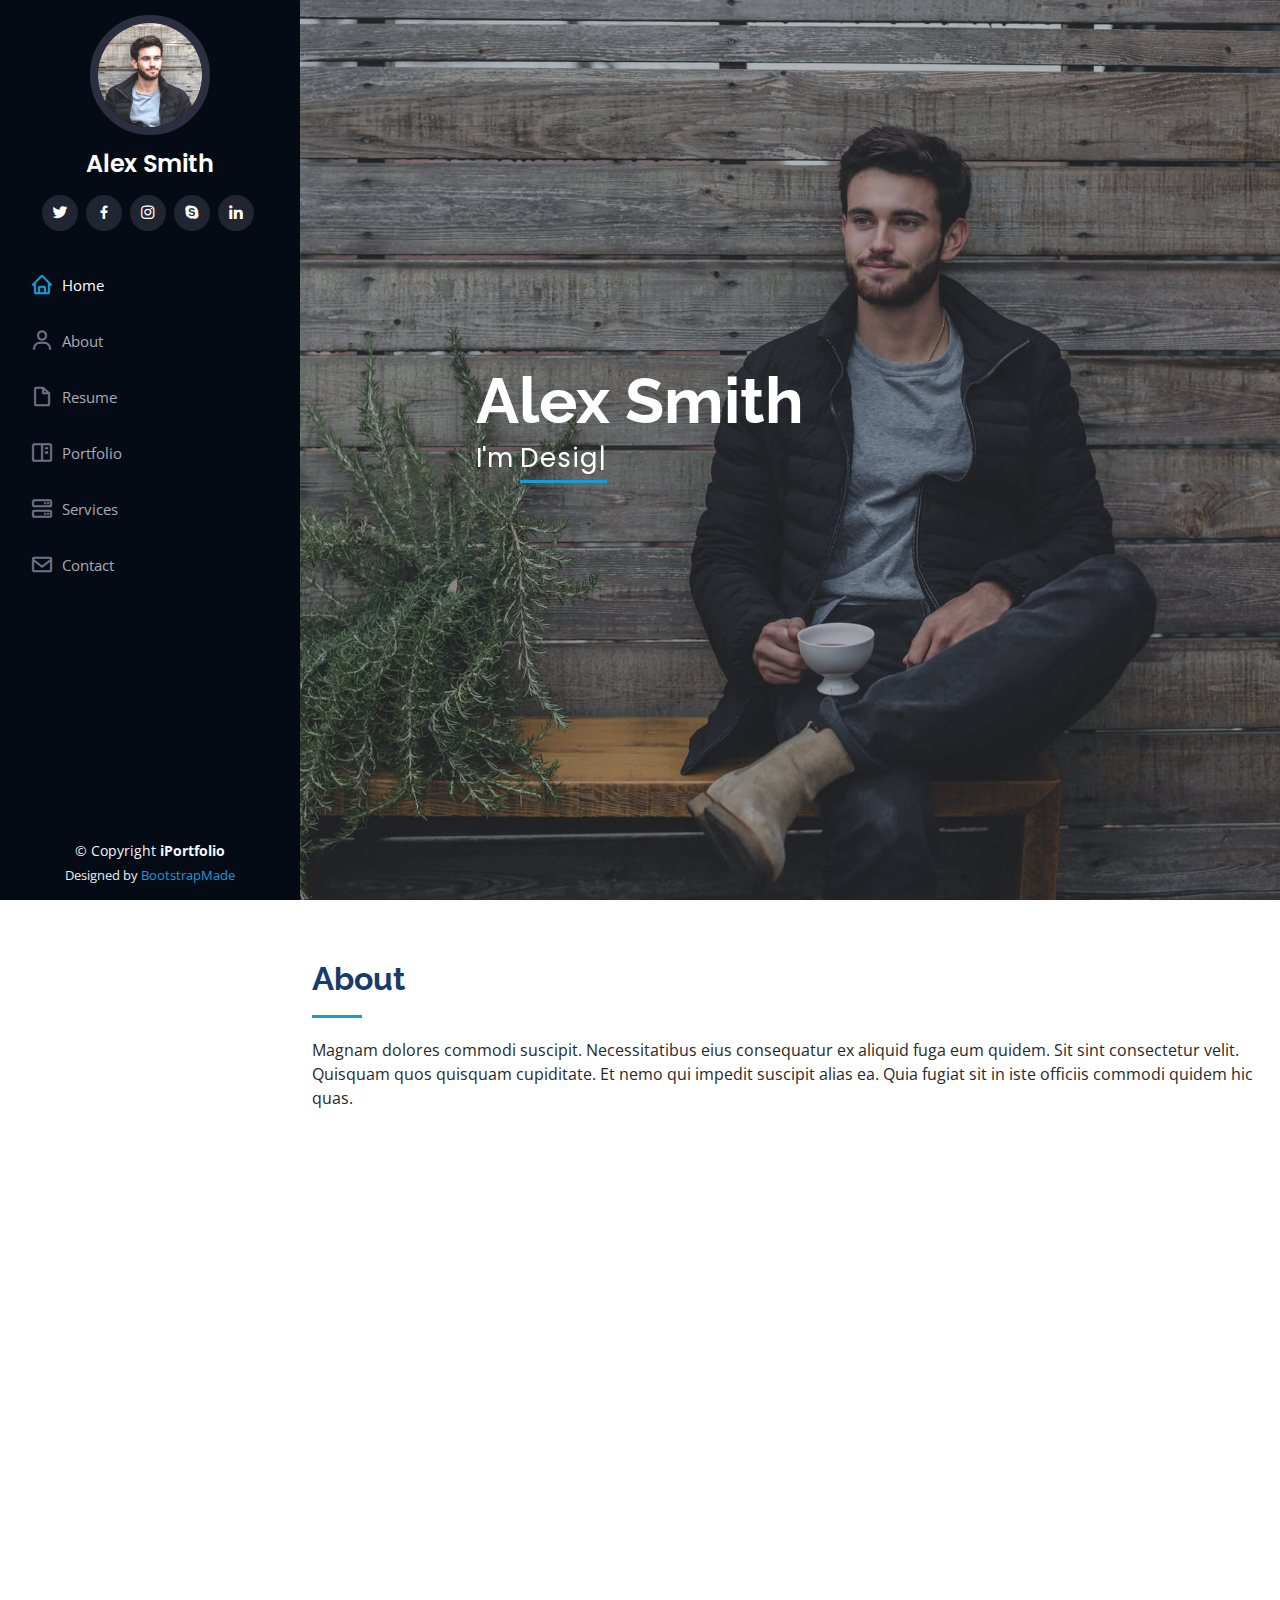
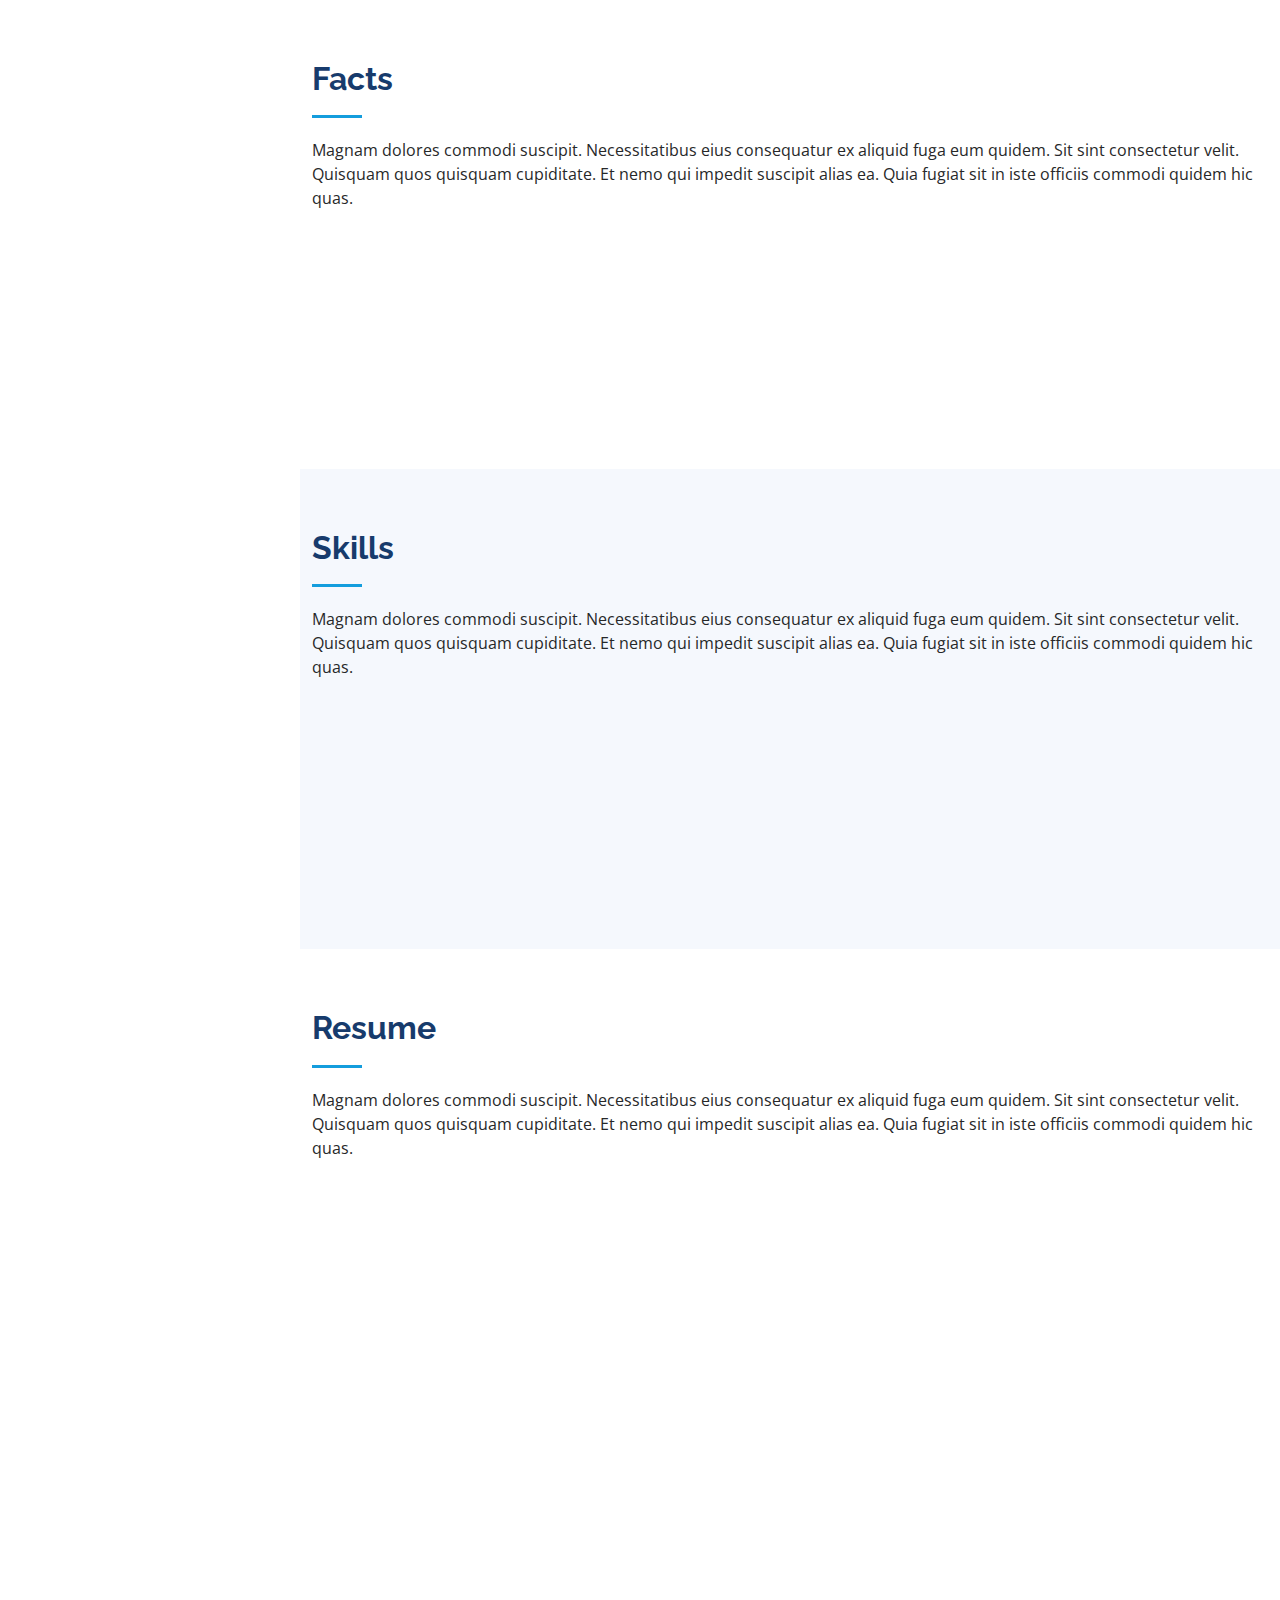
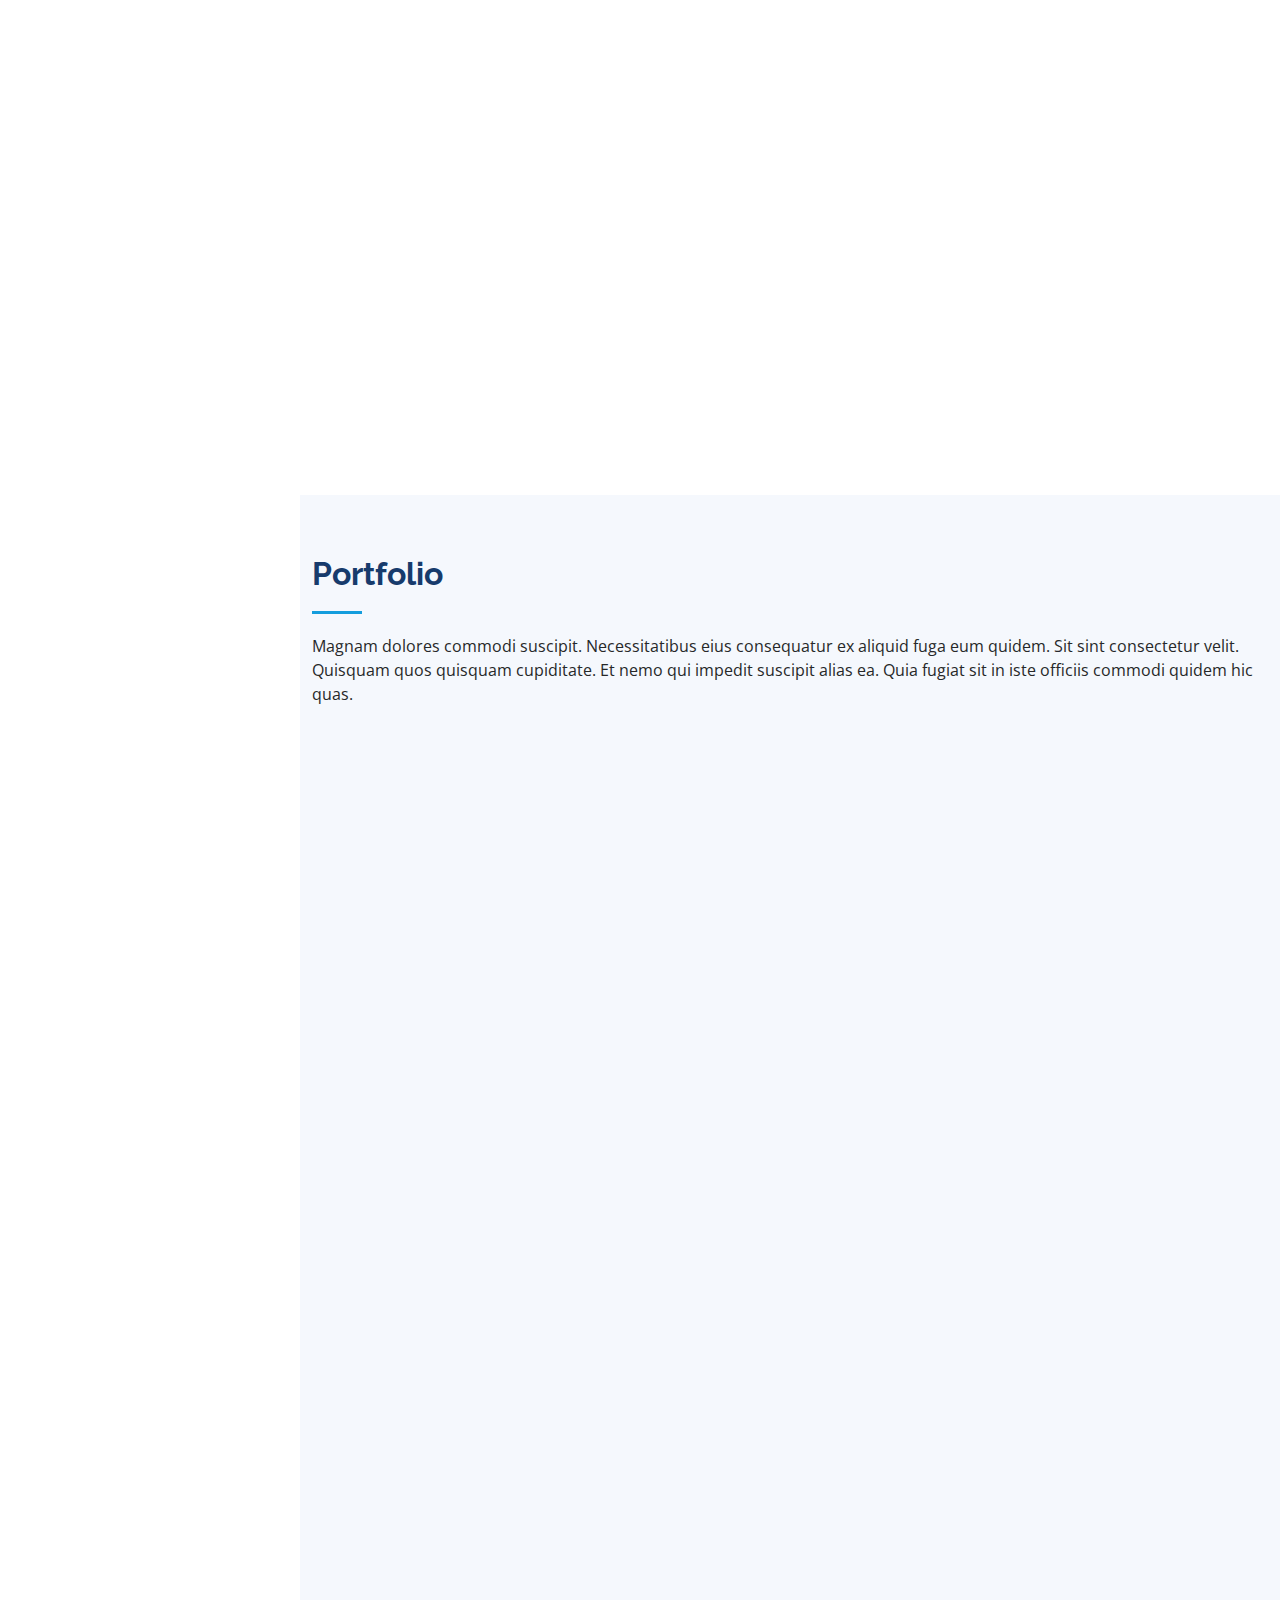
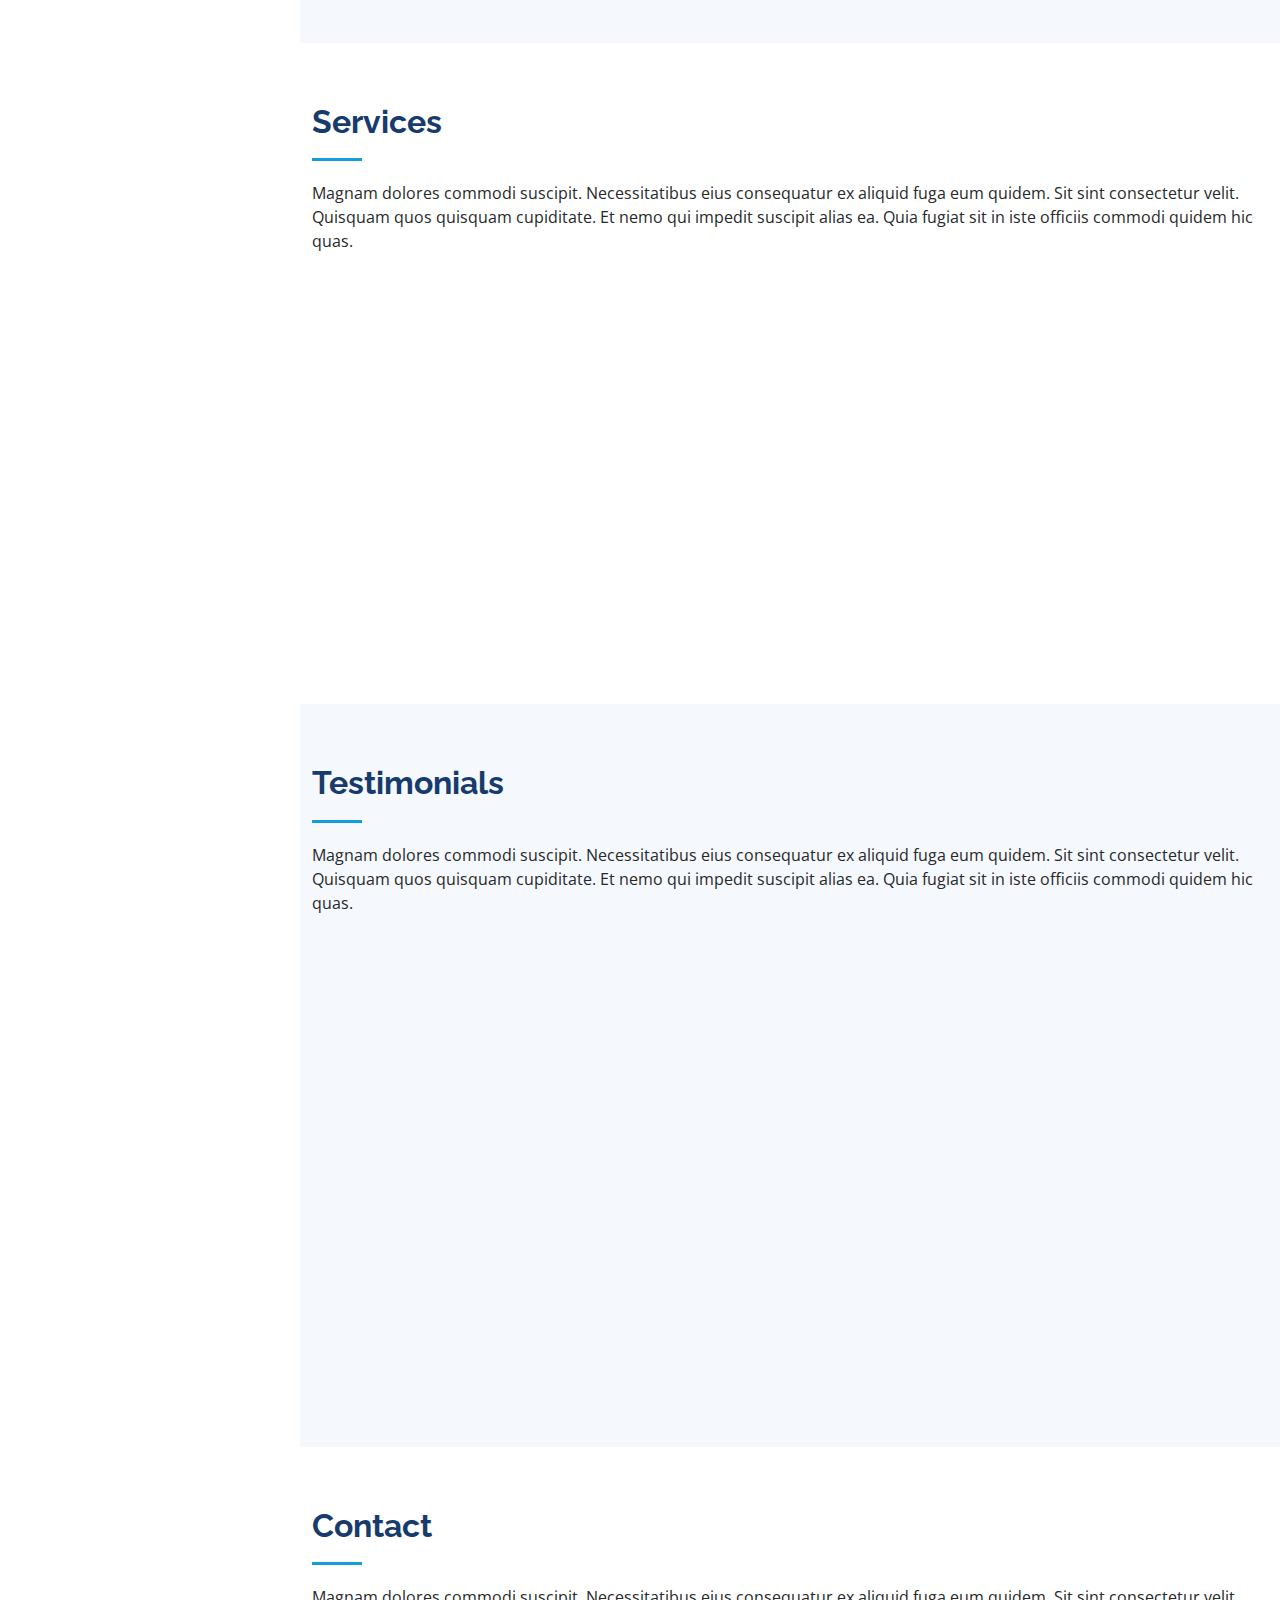
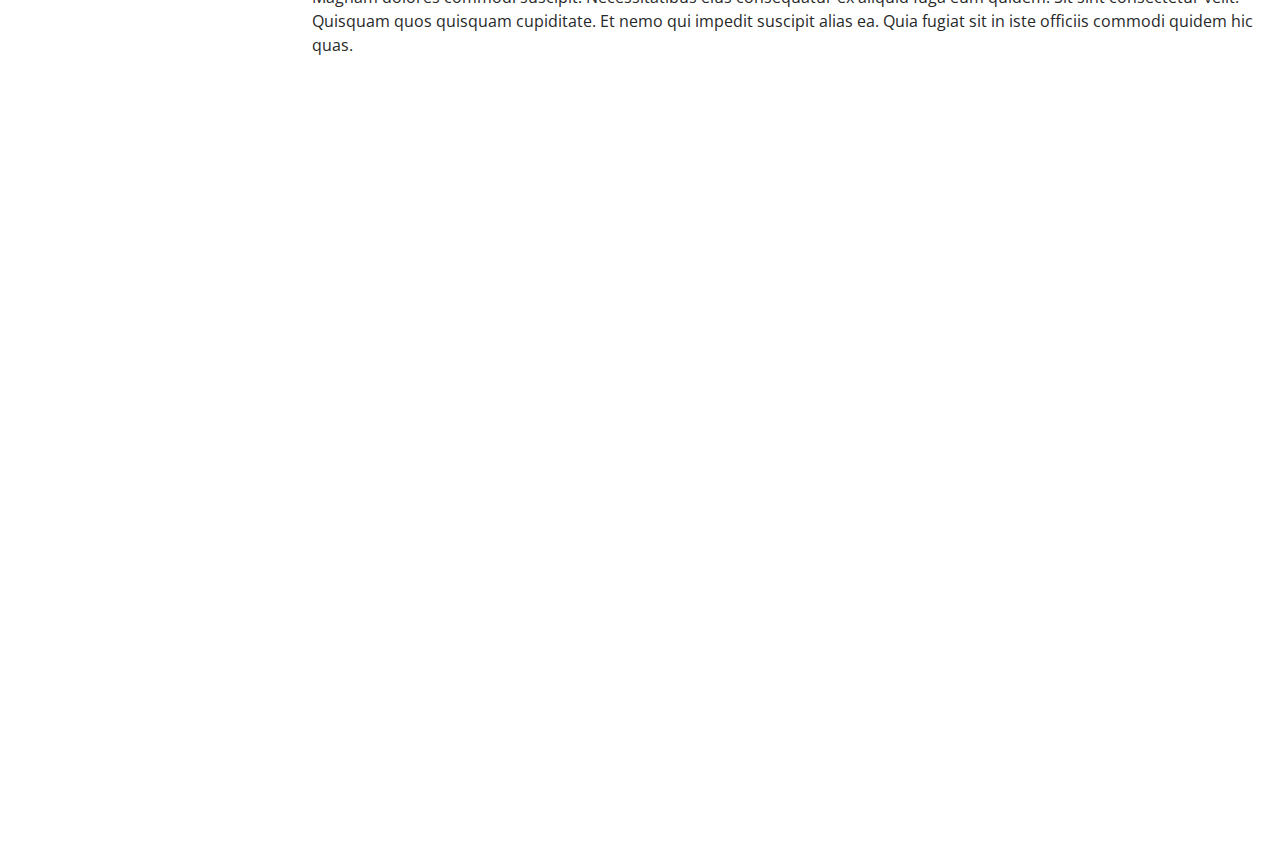
==== index.html @ fd901e25 "change" ====
<!DOCTYPE html>
<html lang="en">

<head>
  <meta charset="utf-8">
  <meta content="width=device-width, initial-scale=1.0" name="viewport">

  <title>iPortfolio Bootstrap Template - Index</title>
  <meta content="" name="description">
  <meta content="" name="keywords">

  <!-- Favicons -->
  <link href="assets/img/favicon.png" rel="icon">
  <link href="assets/img/apple-touch-icon.png" rel="apple-touch-icon">

  <!-- Google Fonts -->
  <link href="https://fonts.googleapis.com/css?family=Open+Sans:300,300i,400,400i,600,600i,700,700i|Raleway:300,300i,400,400i,500,500i,600,600i,700,700i|Poppins:300,300i,400,400i,500,500i,600,600i,700,700i" rel="stylesheet">

  <!-- Vendor CSS Files -->
  <link href="assets/vendor/aos/aos.css" rel="stylesheet">
  <link href="assets/vendor/bootstrap/css/bootstrap.min.css" rel="stylesheet">
  <link href="assets/vendor/bootstrap-icons/bootstrap-icons.css" rel="stylesheet">
  <link href="assets/vendor/boxicons/css/boxicons.min.css" rel="stylesheet">
  <link href="assets/vendor/glightbox/css/glightbox.min.css" rel="stylesheet">
  <link href="assets/vendor/swiper/swiper-bundle.min.css" rel="stylesheet">

  <!-- Template Main CSS File -->
  <link href="assets/css/style.css" rel="stylesheet">

  <!-- =======================================================
  * Template Name: iPortfolio - v3.3.0
  * Template URL: https://bootstrapmade.com/iportfolio-bootstrap-portfolio-websites-template/
  * Author: BootstrapMade.com
  * License: https://bootstrapmade.com/license/
  ======================================================== -->
</head>

<body>

  <!-- ======= Mobile nav toggle button ======= -->
  <i class="bi bi-list mobile-nav-toggle d-xl-none"></i>

  <!-- ======= Header ======= -->
  <header id="header">
    <div class="d-flex flex-column">

      <div class="profile">
        <img src="assets/img/profile-img.jpg" alt="" class="img-fluid rounded-circle">
        <h1 class="text-light"><a href="index.html">Alex Smith</a></h1>
        <div class="social-links mt-3 text-center">
          <a href="#" class="twitter"><i class="bx bxl-twitter"></i></a>
          <a href="#" class="facebook"><i class="bx bxl-facebook"></i></a>
          <a href="#" class="instagram"><i class="bx bxl-instagram"></i></a>
          <a href="#" class="google-plus"><i class="bx bxl-skype"></i></a>
          <a href="#" class="linkedin"><i class="bx bxl-linkedin"></i></a>
        </div>
      </div>

      <nav id="navbar" class="nav-menu navbar">
        <ul>
          <li><a href="#hero" class="nav-link scrollto active"><i class="bx bx-home"></i> <span>Home</span></a></li>
          <li><a href="#about" class="nav-link scrollto"><i class="bx bx-user"></i> <span>About</span></a></li>
          <li><a href="#resume" class="nav-link scrollto"><i class="bx bx-file-blank"></i> <span>Resume</span></a></li>
          <li><a href="#portfolio" class="nav-link scrollto"><i class="bx bx-book-content"></i> <span>Portfolio</span></a></li>
          <li><a href="#services" class="nav-link scrollto"><i class="bx bx-server"></i> <span>Services</span></a></li>
          <li><a href="#contact" class="nav-link scrollto"><i class="bx bx-envelope"></i> <span>Contact</span></a></li>
        </ul>
      </nav><!-- .nav-menu -->
    </div>
  </header><!-- End Header -->

  <!-- ======= Hero Section ======= -->
  <section id="hero" class="d-flex flex-column justify-content-center align-items-center">
    <div class="hero-container" data-aos="fade-in">
      <h1>Alex Smith</h1>
      <p>I'm <span class="typed" data-typed-items="Designer, Developer, Freelancer, Photographer"></span></p>
    </div>
  </section><!-- End Hero -->

  <main id="main">

    <!-- ======= About Section ======= -->
    <section id="about" class="about">
      <div class="container">

        <div class="section-title">
          <h2>About</h2>
          <p>Magnam dolores commodi suscipit. Necessitatibus eius consequatur ex aliquid fuga eum quidem. Sit sint consectetur velit. Quisquam quos quisquam cupiditate. Et nemo qui impedit suscipit alias ea. Quia fugiat sit in iste officiis commodi quidem hic quas.</p>
        </div>

        <div class="row">
          <div class="col-lg-4" data-aos="fade-right">
            <img src="assets/img/profile-img.jpg" class="img-fluid" alt="">
          </div>
          <div class="col-lg-8 pt-4 pt-lg-0 content" data-aos="fade-left">
            <h3>UI/UX Designer &amp; Web Developer.</h3>
            <p class="fst-italic">
              Lorem ipsum dolor sit amet, consectetur adipiscing elit, sed do eiusmod tempor incididunt ut labore et dolore
              magna aliqua.
            </p>
            <div class="row">
              <div class="col-lg-6">
                <ul>
                  <li><i class="bi bi-chevron-right"></i> <strong>Birthday:</strong> <span>1 May 1995</span></li>
                  <li><i class="bi bi-chevron-right"></i> <strong>Website:</strong> <span>www.example.com</span></li>
                  <li><i class="bi bi-chevron-right"></i> <strong>Phone:</strong> <span>+123 456 7890</span></li>
                  <li><i class="bi bi-chevron-right"></i> <strong>City:</strong> <span>New York, USA</span></li>
                </ul>
              </div>
              <div class="col-lg-6">
                <ul>
                  <li><i class="bi bi-chevron-right"></i> <strong>Age:</strong> <span>30</span></li>
                  <li><i class="bi bi-chevron-right"></i> <strong>Degree:</strong> <span>Master</span></li>
                  <li><i class="bi bi-chevron-right"></i> <strong>PhEmailone:</strong> <span>email@example.com</span></li>
                  <li><i class="bi bi-chevron-right"></i> <strong>Freelance:</strong> <span>Available</span></li>
                </ul>
              </div>
            </div>
            <p>
              Officiis eligendi itaque labore et dolorum mollitia officiis optio vero. Quisquam sunt adipisci omnis et ut. Nulla accusantium dolor incidunt officia tempore. Et eius omnis.
              Cupiditate ut dicta maxime officiis quidem quia. Sed et consectetur qui quia repellendus itaque neque. Aliquid amet quidem ut quaerat cupiditate. Ab et eum qui repellendus omnis culpa magni laudantium dolores.
            </p>
          </div>
        </div>

      </div>
    </section><!-- End About Section -->

    <!-- ======= Facts Section ======= -->
    <section id="facts" class="facts">
      <div class="container">

        <div class="section-title">
          <h2>Facts</h2>
          <p>Magnam dolores commodi suscipit. Necessitatibus eius consequatur ex aliquid fuga eum quidem. Sit sint consectetur velit. Quisquam quos quisquam cupiditate. Et nemo qui impedit suscipit alias ea. Quia fugiat sit in iste officiis commodi quidem hic quas.</p>
        </div>

        <div class="row no-gutters">

          <div class="col-lg-3 col-md-6 d-md-flex align-items-md-stretch" data-aos="fade-up">
            <div class="count-box">
              <i class="bi bi-emoji-smile"></i>
              <span data-purecounter-start="0" data-purecounter-end="232" data-purecounter-duration="1" class="purecounter"></span>
              <p><strong>Happy Clients</strong> consequuntur quae</p>
            </div>
          </div>

          <div class="col-lg-3 col-md-6 d-md-flex align-items-md-stretch" data-aos="fade-up" data-aos-delay="100">
            <div class="count-box">
              <i class="bi bi-journal-richtext"></i>
              <span data-purecounter-start="0" data-purecounter-end="521" data-purecounter-duration="1" class="purecounter"></span>
              <p><strong>Projects</strong> adipisci atque cum quia aut</p>
            </div>
          </div>

          <div class="col-lg-3 col-md-6 d-md-flex align-items-md-stretch" data-aos="fade-up" data-aos-delay="200">
            <div class="count-box">
              <i class="bi bi-headset"></i>
              <span data-purecounter-start="0" data-purecounter-end="1453" data-purecounter-duration="1" class="purecounter"></span>
              <p><strong>Hours Of Support</strong> aut commodi quaerat</p>
            </div>
          </div>

          <div class="col-lg-3 col-md-6 d-md-flex align-items-md-stretch" data-aos="fade-up" data-aos-delay="300">
            <div class="count-box">
              <i class="bi bi-people"></i>
              <span data-purecounter-start="0" data-purecounter-end="32" data-purecounter-duration="1" class="purecounter"></span>
              <p><strong>Hard Workers</strong> rerum asperiores dolor</p>
            </div>
          </div>

        </div>

      </div>
    </section><!-- End Facts Section -->

    <!-- ======= Skills Section ======= -->
    <section id="skills" class="skills section-bg">
      <div class="container">

        <div class="section-title">
          <h2>Skills</h2>
          <p>Magnam dolores commodi suscipit. Necessitatibus eius consequatur ex aliquid fuga eum quidem. Sit sint consectetur velit. Quisquam quos quisquam cupiditate. Et nemo qui impedit suscipit alias ea. Quia fugiat sit in iste officiis commodi quidem hic quas.</p>
        </div>

        <div class="row skills-content">

          <div class="col-lg-6" data-aos="fade-up">

            <div class="progress">
              <span class="skill">HTML <i class="val">100%</i></span>
              <div class="progress-bar-wrap">
                <div class="progress-bar" role="progressbar" aria-valuenow="100" aria-valuemin="0" aria-valuemax="100"></div>
              </div>
            </div>

            <div class="progress">
              <span class="skill">CSS <i class="val">90%</i></span>
              <div class="progress-bar-wrap">
                <div class="progress-bar" role="progressbar" aria-valuenow="90" aria-valuemin="0" aria-valuemax="100"></div>
              </div>
            </div>

            <div class="progress">
              <span class="skill">JavaScript <i class="val">75%</i></span>
              <div class="progress-bar-wrap">
                <div class="progress-bar" role="progressbar" aria-valuenow="75" aria-valuemin="0" aria-valuemax="100"></div>
              </div>
            </div>

          </div>

          <div class="col-lg-6" data-aos="fade-up" data-aos-delay="100">

            <div class="progress">
              <span class="skill">PHP <i class="val">80%</i></span>
              <div class="progress-bar-wrap">
                <div class="progress-bar" role="progressbar" aria-valuenow="80" aria-valuemin="0" aria-valuemax="100"></div>
              </div>
            </div>

            <div class="progress">
              <span class="skill">WordPress/CMS <i class="val">90%</i></span>
              <div class="progress-bar-wrap">
                <div class="progress-bar" role="progressbar" aria-valuenow="90" aria-valuemin="0" aria-valuemax="100"></div>
              </div>
            </div>

            <div class="progress">
              <span class="skill">Photoshop <i class="val">55%</i></span>
              <div class="progress-bar-wrap">
                <div class="progress-bar" role="progressbar" aria-valuenow="55" aria-valuemin="0" aria-valuemax="100"></div>
              </div>
            </div>

          </div>

        </div>

      </div>
    </section><!-- End Skills Section -->

    <!-- ======= Resume Section ======= -->
    <section id="resume" class="resume">
      <div class="container">

        <div class="section-title">
          <h2>Resume</h2>
          <p>Magnam dolores commodi suscipit. Necessitatibus eius consequatur ex aliquid fuga eum quidem. Sit sint consectetur velit. Quisquam quos quisquam cupiditate. Et nemo qui impedit suscipit alias ea. Quia fugiat sit in iste officiis commodi quidem hic quas.</p>
        </div>

        <div class="row">
          <div class="col-lg-6" data-aos="fade-up">
            <h3 class="resume-title">Sumary</h3>
            <div class="resume-item pb-0">
              <h4>Alex Smith</h4>
              <p><em>Innovative and deadline-driven Graphic Designer with 3+ years of experience designing and developing user-centered digital/print marketing material from initial concept to final, polished deliverable.</em></p>
              <ul>
                <li>Portland par 127,Orlando, FL</li>
                <li>(123) 456-7891</li>
                <li>alice.barkley@example.com</li>
              </ul>
            </div>

            <h3 class="resume-title">Education</h3>
            <div class="resume-item">
              <h4>Master of Fine Arts &amp; Graphic Design</h4>
              <h5>2015 - 2016</h5>
              <p><em>Rochester Institute of Technology, Rochester, NY</em></p>
              <p>Qui deserunt veniam. Et sed aliquam labore tempore sed quisquam iusto autem sit. Ea vero voluptatum qui ut dignissimos deleniti nerada porti sand markend</p>
            </div>
            <div class="resume-item">
              <h4>Bachelor of Fine Arts &amp; Graphic Design</h4>
              <h5>2010 - 2014</h5>
              <p><em>Rochester Institute of Technology, Rochester, NY</em></p>
              <p>Quia nobis sequi est occaecati aut. Repudiandae et iusto quae reiciendis et quis Eius vel ratione eius unde vitae rerum voluptates asperiores voluptatem Earum molestiae consequatur neque etlon sader mart dila</p>
            </div>
          </div>
          <div class="col-lg-6" data-aos="fade-up" data-aos-delay="100">
            <h3 class="resume-title">Professional Experience</h3>
            <div class="resume-item">
              <h4>Senior graphic design specialist</h4>
              <h5>2019 - Present</h5>
              <p><em>Experion, New York, NY </em></p>
              <ul>
                <li>Lead in the design, development, and implementation of the graphic, layout, and production communication materials</li>
                <li>Delegate tasks to the 7 members of the design team and provide counsel on all aspects of the project. </li>
                <li>Supervise the assessment of all graphic materials in order to ensure quality and accuracy of the design</li>
                <li>Oversee the efficient use of production project budgets ranging from $2,000 - $25,000</li>
              </ul>
            </div>
            <div class="resume-item">
              <h4>Graphic design specialist</h4>
              <h5>2017 - 2018</h5>
              <p><em>Stepping Stone Advertising, New York, NY</em></p>
              <ul>
                <li>Developed numerous marketing programs (logos, brochures,infographics, presentations, and advertisements).</li>
                <li>Managed up to 5 projects or tasks at a given time while under pressure</li>
                <li>Recommended and consulted with clients on the most appropriate graphic design</li>
                <li>Created 4+ design presentations and proposals a month for clients and account managers</li>
              </ul>
            </div>
          </div>
        </div>

      </div>
    </section><!-- End Resume Section -->

    <!-- ======= Portfolio Section ======= -->
    <section id="portfolio" class="portfolio section-bg">
      <div class="container">

        <div class="section-title">
          <h2>Portfolio</h2>
          <p>Magnam dolores commodi suscipit. Necessitatibus eius consequatur ex aliquid fuga eum quidem. Sit sint consectetur velit. Quisquam quos quisquam cupiditate. Et nemo qui impedit suscipit alias ea. Quia fugiat sit in iste officiis commodi quidem hic quas.</p>
        </div>

        <div class="row" data-aos="fade-up">
          <div class="col-lg-12 d-flex justify-content-center">
            <ul id="portfolio-flters">
              <li data-filter="*" class="filter-active">All</li>
              <li data-filter=".filter-app">App</li>
              <li data-filter=".filter-card">Card</li>
              <li data-filter=".filter-web">Web</li>
            </ul>
          </div>
        </div>

        <div class="row portfolio-container" data-aos="fade-up" data-aos-delay="100">

          <div class="col-lg-4 col-md-6 portfolio-item filter-app">
            <div class="portfolio-wrap">
              <img src="assets/img/portfolio/portfolio-1.jpg" class="img-fluid" alt="">
              <div class="portfolio-links">
                <a href="assets/img/portfolio/portfolio-1.jpg" data-gallery="portfolioGallery" class="portfolio-lightbox" title="App 1"><i class="bx bx-plus"></i></a>
                <a href="portfolio-details.html" title="More Details"><i class="bx bx-link"></i></a>
              </div>
            </div>
          </div>

          <div class="col-lg-4 col-md-6 portfolio-item filter-web">
            <div class="portfolio-wrap">
              <img src="assets/img/portfolio/portfolio-2.jpg" class="img-fluid" alt="">
              <div class="portfolio-links">
                <a href="assets/img/portfolio/portfolio-2.jpg" data-gallery="portfolioGallery" class="portfolio-lightbox" title="Web 3"><i class="bx bx-plus"></i></a>
                <a href="portfolio-details.html" title="More Details"><i class="bx bx-link"></i></a>
              </div>
            </div>
          </div>

          <div class="col-lg-4 col-md-6 portfolio-item filter-app">
            <div class="portfolio-wrap">
              <img src="assets/img/portfolio/portfolio-3.jpg" class="img-fluid" alt="">
              <div class="portfolio-links">
                <a href="assets/img/portfolio/portfolio-3.jpg" data-gallery="portfolioGallery" class="portfolio-lightbox" title="App 2"><i class="bx bx-plus"></i></a>
                <a href="portfolio-details.html" title="More Details"><i class="bx bx-link"></i></a>
              </div>
            </div>
          </div>

          <div class="col-lg-4 col-md-6 portfolio-item filter-card">
            <div class="portfolio-wrap">
              <img src="assets/img/portfolio/portfolio-4.jpg" class="img-fluid" alt="">
              <div class="portfolio-links">
                <a href="assets/img/portfolio/portfolio-4.jpg" data-gallery="portfolioGallery" class="portfolio-lightbox" title="Card 2"><i class="bx bx-plus"></i></a>
                <a href="portfolio-details.html" title="More Details"><i class="bx bx-link"></i></a>
              </div>
            </div>
          </div>

          <div class="col-lg-4 col-md-6 portfolio-item filter-web">
            <div class="portfolio-wrap">
              <img src="assets/img/portfolio/portfolio-5.jpg" class="img-fluid" alt="">
              <div class="portfolio-links">
                <a href="assets/img/portfolio/portfolio-5.jpg" data-gallery="portfolioGallery" class="portfolio-lightbox" title="Web 2"><i class="bx bx-plus"></i></a>
                <a href="portfolio-details.html" title="More Details"><i class="bx bx-link"></i></a>
              </div>
            </div>
          </div>

          <div class="col-lg-4 col-md-6 portfolio-item filter-app">
            <div class="portfolio-wrap">
              <img src="assets/img/portfolio/portfolio-6.jpg" class="img-fluid" alt="">
              <div class="portfolio-links">
                <a href="assets/img/portfolio/portfolio-6.jpg" data-gallery="portfolioGallery" class="portfolio-lightbox" title="App 3"><i class="bx bx-plus"></i></a>
                <a href="portfolio-details.html" title="More Details"><i class="bx bx-link"></i></a>
              </div>
            </div>
          </div>

          <div class="col-lg-4 col-md-6 portfolio-item filter-card">
            <div class="portfolio-wrap">
              <img src="assets/img/portfolio/portfolio-7.jpg" class="img-fluid" alt="">
              <div class="portfolio-links">
                <a href="assets/img/portfolio/portfolio-7.jpg" data-gallery="portfolioGallery" class="portfolio-lightbox" title="Card 1"><i class="bx bx-plus"></i></a>
                <a href="portfolio-details.html" title="More Details"><i class="bx bx-link"></i></a>
              </div>
            </div>
          </div>

          <div class="col-lg-4 col-md-6 portfolio-item filter-card">
            <div class="portfolio-wrap">
              <img src="assets/img/portfolio/portfolio-8.jpg" class="img-fluid" alt="">
              <div class="portfolio-links">
                <a href="assets/img/portfolio/portfolio-8.jpg" data-gallery="portfolioGallery" class="portfolio-lightbox" title="Card 3"><i class="bx bx-plus"></i></a>
                <a href="portfolio-details.html" title="More Details"><i class="bx bx-link"></i></a>
              </div>
            </div>
          </div>

          <div class="col-lg-4 col-md-6 portfolio-item filter-web">
            <div class="portfolio-wrap">
              <img src="assets/img/portfolio/portfolio-9.jpg" class="img-fluid" alt="">
              <div class="portfolio-links">
                <a href="assets/img/portfolio/portfolio-9.jpg" data-gallery="portfolioGallery" class="portfolio-lightbox" title="Web 3"><i class="bx bx-plus"></i></a>
                <a href="portfolio-details.html" title="More Details"><i class="bx bx-link"></i></a>
              </div>
            </div>
          </div>

        </div>

      </div>
    </section><!-- End Portfolio Section -->

    <!-- ======= Services Section ======= -->
    <section id="services" class="services">
      <div class="container">

        <div class="section-title">
          <h2>Services</h2>
          <p>Magnam dolores commodi suscipit. Necessitatibus eius consequatur ex aliquid fuga eum quidem. Sit sint consectetur velit. Quisquam quos quisquam cupiditate. Et nemo qui impedit suscipit alias ea. Quia fugiat sit in iste officiis commodi quidem hic quas.</p>
        </div>

        <div class="row">
          <div class="col-lg-4 col-md-6 icon-box" data-aos="fade-up">
            <div class="icon"><i class="bi bi-briefcase"></i></div>
            <h4 class="title"><a href="">Lorem Ipsum</a></h4>
            <p class="description">Voluptatum deleniti atque corrupti quos dolores et quas molestias excepturi sint occaecati cupiditate non provident</p>
          </div>
          <div class="col-lg-4 col-md-6 icon-box" data-aos="fade-up" data-aos-delay="100">
            <div class="icon"><i class="bi bi-card-checklist"></i></div>
            <h4 class="title"><a href="">Dolor Sitema</a></h4>
            <p class="description">Minim veniam, quis nostrud exercitation ullamco laboris nisi ut aliquip ex ea commodo consequat tarad limino ata</p>
          </div>
          <div class="col-lg-4 col-md-6 icon-box" data-aos="fade-up" data-aos-delay="200">
            <div class="icon"><i class="bi bi-bar-chart"></i></div>
            <h4 class="title"><a href="">Sed ut perspiciatis</a></h4>
            <p class="description">Duis aute irure dolor in reprehenderit in voluptate velit esse cillum dolore eu fugiat nulla pariatur</p>
          </div>
          <div class="col-lg-4 col-md-6 icon-box" data-aos="fade-up" data-aos-delay="300">
            <div class="icon"><i class="bi bi-binoculars"></i></div>
            <h4 class="title"><a href="">Magni Dolores</a></h4>
            <p class="description">Excepteur sint occaecat cupidatat non proident, sunt in culpa qui officia deserunt mollit anim id est laborum</p>
          </div>
          <div class="col-lg-4 col-md-6 icon-box" data-aos="fade-up" data-aos-delay="400">
            <div class="icon"><i class="bi bi-brightness-high"></i></div>
            <h4 class="title"><a href="">Nemo Enim</a></h4>
            <p class="description">At vero eos et accusamus et iusto odio dignissimos ducimus qui blanditiis praesentium voluptatum deleniti atque</p>
          </div>
          <div class="col-lg-4 col-md-6 icon-box" data-aos="fade-up" data-aos-delay="500">
            <div class="icon"><i class="bi bi-calendar4-week"></i></div>
            <h4 class="title"><a href="">Eiusmod Tempor</a></h4>
            <p class="description">Et harum quidem rerum facilis est et expedita distinctio. Nam libero tempore, cum soluta nobis est eligendi</p>
          </div>
        </div>

      </div>
    </section><!-- End Services Section -->

    <!-- ======= Testimonials Section ======= -->
    <section id="testimonials" class="testimonials section-bg">
      <div class="container">

        <div class="section-title">
          <h2>Testimonials</h2>
          <p>Magnam dolores commodi suscipit. Necessitatibus eius consequatur ex aliquid fuga eum quidem. Sit sint consectetur velit. Quisquam quos quisquam cupiditate. Et nemo qui impedit suscipit alias ea. Quia fugiat sit in iste officiis commodi quidem hic quas.</p>
        </div>

        <div class="testimonials-slider swiper-container" data-aos="fade-up" data-aos-delay="100">
          <div class="swiper-wrapper">

            <div class="swiper-slide">
              <div class="testimonial-item" data-aos="fade-up">
                <p>
                  <i class="bx bxs-quote-alt-left quote-icon-left"></i>
                  Proin iaculis purus consequat sem cure digni ssim donec porttitora entum suscipit rhoncus. Accusantium quam, ultricies eget id, aliquam eget nibh et. Maecen aliquam, risus at semper.
                  <i class="bx bxs-quote-alt-right quote-icon-right"></i>
                </p>
                <img src="assets/img/testimonials/testimonials-1.jpg" class="testimonial-img" alt="">
                <h3>Saul Goodman</h3>
                <h4>Ceo &amp; Founder</h4>
              </div>
            </div><!-- End testimonial item -->

            <div class="swiper-slide">
              <div class="testimonial-item" data-aos="fade-up" data-aos-delay="100">
                <p>
                  <i class="bx bxs-quote-alt-left quote-icon-left"></i>
                  Export tempor illum tamen malis malis eram quae irure esse labore quem cillum quid cillum eram malis quorum velit fore eram velit sunt aliqua noster fugiat irure amet legam anim culpa.
                  <i class="bx bxs-quote-alt-right quote-icon-right"></i>
                </p>
                <img src="assets/img/testimonials/testimonials-2.jpg" class="testimonial-img" alt="">
                <h3>Sara Wilsson</h3>
                <h4>Designer</h4>
              </div>
            </div><!-- End testimonial item -->

            <div class="swiper-slide">
              <div class="testimonial-item" data-aos="fade-up" data-aos-delay="200">
                <p>
                  <i class="bx bxs-quote-alt-left quote-icon-left"></i>
                  Enim nisi quem export duis labore cillum quae magna enim sint quorum nulla quem veniam duis minim tempor labore quem eram duis noster aute amet eram fore quis sint minim.
                  <i class="bx bxs-quote-alt-right quote-icon-right"></i>
                </p>
                <img src="assets/img/testimonials/testimonials-3.jpg" class="testimonial-img" alt="">
                <h3>Jena Karlis</h3>
                <h4>Store Owner</h4>
              </div>
            </div><!-- End testimonial item -->

            <div class="swiper-slide">
              <div class="testimonial-item" data-aos="fade-up" data-aos-delay="300">
                <p>
                  <i class="bx bxs-quote-alt-left quote-icon-left"></i>
                  Fugiat enim eram quae cillum dolore dolor amet nulla culpa multos export minim fugiat minim velit minim dolor enim duis veniam ipsum anim magna sunt elit fore quem dolore labore illum veniam.
                  <i class="bx bxs-quote-alt-right quote-icon-right"></i>
                </p>
                <img src="assets/img/testimonials/testimonials-4.jpg" class="testimonial-img" alt="">
                <h3>Matt Brandon</h3>
                <h4>Freelancer</h4>
              </div>
            </div><!-- End testimonial item -->

            <div class="swiper-slide">
              <div class="testimonial-item" data-aos="fade-up" data-aos-delay="400">
                <p>
                  <i class="bx bxs-quote-alt-left quote-icon-left"></i>
                  Quis quorum aliqua sint quem legam fore sunt eram irure aliqua veniam tempor noster veniam enim culpa labore duis sunt culpa nulla illum cillum fugiat legam esse veniam culpa fore nisi cillum quid.
                  <i class="bx bxs-quote-alt-right quote-icon-right"></i>
                </p>
                <img src="assets/img/testimonials/testimonials-5.jpg" class="testimonial-img" alt="">
                <h3>John Larson</h3>
                <h4>Entrepreneur</h4>
              </div>
            </div><!-- End testimonial item -->

          </div>
          <div class="swiper-pagination"></div>
        </div>

      </div>
    </section><!-- End Testimonials Section -->

    <!-- ======= Contact Section ======= -->
    <section id="contact" class="contact">
      <div class="container">

        <div class="section-title">
          <h2>Contact</h2>
          <p>Magnam dolores commodi suscipit. Necessitatibus eius consequatur ex aliquid fuga eum quidem. Sit sint consectetur velit. Quisquam quos quisquam cupiditate. Et nemo qui impedit suscipit alias ea. Quia fugiat sit in iste officiis commodi quidem hic quas.</p>
        </div>

        <div class="row" data-aos="fade-in">

          <div class="col-lg-5 d-flex align-items-stretch">
            <div class="info">
              <div class="address">
                <i class="bi bi-geo-alt"></i>
                <h4>Location:</h4>
                <p>A108 Adam Street, New York, NY 535022</p>
              </div>

              <div class="email">
                <i class="bi bi-envelope"></i>
                <h4>Email:</h4>
                <p>info@example.com</p>
              </div>

              <div class="phone">
                <i class="bi bi-phone"></i>
                <h4>Call:</h4>
                <p>+1 5589 55488 55s</p>
              </div>

              <iframe src="https://www.google.com/maps/embed?pb=!1m14!1m8!1m3!1d12097.433213460943!2d-74.0062269!3d40.7101282!3m2!1i1024!2i768!4f13.1!3m3!1m2!1s0x0%3A0xb89d1fe6bc499443!2sDowntown+Conference+Center!5e0!3m2!1smk!2sbg!4v1539943755621" frameborder="0" style="border:0; width: 100%; height: 290px;" allowfullscreen></iframe>
            </div>

          </div>

          <div class="col-lg-7 mt-5 mt-lg-0 d-flex align-items-stretch">
            <form action="forms/contact.php" method="post" role="form" class="php-email-form">
              <div class="row">
                <div class="form-group col-md-6">
                  <label for="name">Your Name</label>
                  <input type="text" name="name" class="form-control" id="name" required>
                </div>
                <div class="form-group col-md-6">
                  <label for="name">Your Email</label>
                  <input type="email" class="form-control" name="email" id="email" required>
                </div>
              </div>
              <div class="form-group">
                <label for="name">Subject</label>
                <input type="text" class="form-control" name="subject" id="subject" required>
              </div>
              <div class="form-group">
                <label for="name">Message</label>
                <textarea class="form-control" name="message" rows="10" required></textarea>
              </div>
              <div class="my-3">
                <div class="loading">Loading</div>
                <div class="error-message"></div>
                <div class="sent-message">Your message has been sent. Thank you!</div>
              </div>
              <div class="text-center"><button type="submit">Send Message</button></div>
            </form>
          </div>

        </div>

      </div>
    </section><!-- End Contact Section -->

  </main><!-- End #main -->

  <!-- ======= Footer ======= -->
  <footer id="footer">
    <div class="container">
      <div class="copyright">
        &copy; Copyright <strong><span>iPortfolio</span></strong>
      </div>
      <div class="credits">
        <!-- All the links in the footer should remain intact. -->
        <!-- You can delete the links only if you purchased the pro version. -->
        <!-- Licensing information: https://bootstrapmade.com/license/ -->
        <!-- Purchase the pro version with working PHP/AJAX contact form: https://bootstrapmade.com/iportfolio-bootstrap-portfolio-websites-template/ -->
        Designed by <a href="https://bootstrapmade.com/">BootstrapMade</a>
      </div>
    </div>
  </footer><!-- End  Footer -->

  <a href="#" class="back-to-top d-flex align-items-center justify-content-center"><i class="bi bi-arrow-up-short"></i></a>

  <!-- Vendor JS Files -->
  <script src="assets/vendor/aos/aos.js"></script>
  <script src="assets/vendor/bootstrap/js/bootstrap.bundle.min.js"></script>
  <script src="assets/vendor/glightbox/js/glightbox.min.js"></script>
  <script src="assets/vendor/isotope-layout/isotope.pkgd.min.js"></script>
  <script src="assets/vendor/php-email-form/validate.js"></script>
  <script src="assets/vendor/purecounter/purecounter.js"></script>
  <script src="assets/vendor/swiper/swiper-bundle.min.js"></script>
  <script src="assets/vendor/typed.js/typed.min.js"></script>
  <script src="assets/vendor/waypoints/noframework.waypoints.js"></script>

  <!-- Template Main JS File -->
  <script src="assets/js/main.js"></script>

</body>

</html>
---- assets/css/style.css ----
/**
* Template Name: iPortfolio - v3.3.0
* Template URL: https://bootstrapmade.com/iportfolio-bootstrap-portfolio-websites-template/
* Author: BootstrapMade.com
* License: https://bootstrapmade.com/license/
*/

/*--------------------------------------------------------------
# General
--------------------------------------------------------------*/
body {
  font-family: "Open Sans", sans-serif;
  color: #272829;
}

a {
  color: #149ddd;
  text-decoration: none;
}

a:hover {
  color: #37b3ed;
  text-decoration: none;
}

h1, h2, h3, h4, h5, h6 {
  font-family: "Raleway", sans-serif;
}

/*--------------------------------------------------------------
# Back to top button
--------------------------------------------------------------*/
.back-to-top {
  position: fixed;
  visibility: hidden;
  opacity: 0;
  right: 15px;
  bottom: 15px;
  z-index: 996;
  background: #149ddd;
  width: 40px;
  height: 40px;
  border-radius: 50px;
  transition: all 0.4s;
}

.back-to-top i {
  font-size: 28px;
  color: #fff;
  line-height: 0;
}

.back-to-top:hover {
  background: #2eafec;
  color: #fff;
}

.back-to-top.active {
  visibility: visible;
  opacity: 1;
}

/*--------------------------------------------------------------
# Header
--------------------------------------------------------------*/
#header {
  position: fixed;
  top: 0;
  left: 0;
  bottom: 0;
  width: 300px;
  transition: all ease-in-out 0.5s;
  z-index: 9997;
  transition: all 0.5s;
  padding: 0 15px;
  background: #040b14;
  overflow-y: auto;
}

#header .profile img {
  margin: 15px auto;
  display: block;
  width: 120px;
  border: 8px solid #2c2f3f;
}

#header .profile h1 {
  font-size: 24px;
  margin: 0;
  padding: 0;
  font-weight: 600;
  -moz-text-align-last: center;
  text-align-last: center;
  font-family: "Poppins", sans-serif;
}

#header .profile h1 a, #header .profile h1 a:hover {
  color: #fff;
  text-decoration: none;
}

#header .profile .social-links a {
  font-size: 18px;
  display: inline-block;
  background: #212431;
  color: #fff;
  line-height: 1;
  padding: 8px 0;
  margin-right: 4px;
  border-radius: 50%;
  text-align: center;
  width: 36px;
  height: 36px;
  transition: 0.3s;
}

#header .profile .social-links a:hover {
  background: #149ddd;
  color: #fff;
  text-decoration: none;
}

#main {
  margin-left: 300px;
}

@media (max-width: 1199px) {
  #header {
    left: -300px;
  }
  #main {
    margin-left: 0;
  }
}

/*--------------------------------------------------------------
# Navigation Menu
--------------------------------------------------------------*/
/* Desktop Navigation */
.nav-menu {
  padding: 30px 0 0 0;
}

.nav-menu * {
  margin: 0;
  padding: 0;
  list-style: none;
}

.nav-menu > ul > li {
  position: relative;
  white-space: nowrap;
}

.nav-menu a, .nav-menu a:focus {
  display: flex;
  align-items: center;
  color: #a8a9b4;
  padding: 12px 15px;
  margin-bottom: 8px;
  transition: 0.3s;
  font-size: 15px;
}

.nav-menu a i, .nav-menu a:focus i {
  font-size: 24px;
  padding-right: 8px;
  color: #6f7180;
}

.nav-menu a:hover, .nav-menu .active, .nav-menu .active:focus, .nav-menu li:hover > a {
  text-decoration: none;
  color: #fff;
}

.nav-menu a:hover i, .nav-menu .active i, .nav-menu .active:focus i, .nav-menu li:hover > a i {
  color: #149ddd;
}

/* Mobile Navigation */
.mobile-nav-toggle {
  position: fixed;
  right: 15px;
  top: 15px;
  z-index: 9998;
  border: 0;
  font-size: 24px;
  transition: all 0.4s;
  outline: none !important;
  background-color: #149ddd;
  color: #fff;
  width: 40px;
  height: 40px;
  display: inline-flex;
  align-items: center;
  justify-content: center;
  line-height: 0;
  border-radius: 50px;
  cursor: pointer;
}

.mobile-nav-active {
  overflow: hidden;
}

.mobile-nav-active #header {
  left: 0;
}

/*--------------------------------------------------------------
# Hero Section
--------------------------------------------------------------*/
#hero {
  width: 100%;
  height: 100vh;
  background: url("../img/hero-bg.jpg") top center;
  background-size: cover;
}

#hero:before {
  content: "";
  background: rgba(5, 13, 24, 0.3);
  position: absolute;
  bottom: 0;
  top: 0;
  left: 0;
  right: 0;
  z-index: 1;
}

#hero .hero-container {
  position: relative;
  z-index: 2;
  min-width: 300px;
}

#hero h1 {
  margin: 0 0 10px 0;
  font-size: 64px;
  font-weight: 700;
  line-height: 56px;
  color: #fff;
}

#hero p {
  color: #fff;
  margin-bottom: 50px;
  font-size: 26px;
  font-family: "Poppins", sans-serif;
}

#hero p span {
  color: #fff;
  padding-bottom: 4px;
  letter-spacing: 1px;
  border-bottom: 3px solid #149ddd;
}

@media (min-width: 1024px) {
  #hero {
    background-attachment: fixed;
  }
}

@media (max-width: 768px) {
  #hero h1 {
    font-size: 28px;
    line-height: 36px;
  }
  #hero h2 {
    font-size: 18px;
    line-height: 24px;
    margin-bottom: 30px;
  }
}

/*--------------------------------------------------------------
# Sections General
--------------------------------------------------------------*/
section {
  padding: 60px 0;
  overflow: hidden;
}

.section-bg {
  background: #f5f8fd;
}

.section-title {
  padding-bottom: 30px;
}

.section-title h2 {
  font-size: 32px;
  font-weight: bold;
  margin-bottom: 20px;
  padding-bottom: 20px;
  position: relative;
  color: #173b6c;
}

.section-title h2::after {
  content: '';
  position: absolute;
  display: block;
  width: 50px;
  height: 3px;
  background: #149ddd;
  bottom: 0;
  left: 0;
}

.section-title p {
  margin-bottom: 0;
}

/*--------------------------------------------------------------
# About
--------------------------------------------------------------*/
.about .content h3 {
  font-weight: 700;
  font-size: 26px;
  color: #173b6c;
}

.about .content ul {
  list-style: none;
  padding: 0;
}

.about .content ul li {
  margin-bottom: 20px;
  display: flex;
  align-items: center;
}

.about .content ul strong {
  margin-right: 10px;
}

.about .content ul i {
  font-size: 16px;
  margin-right: 5px;
  color: #149ddd;
  line-height: 0;
}

.about .content p:last-child {
  margin-bottom: 0;
}

/*--------------------------------------------------------------
# Facts
--------------------------------------------------------------*/
.facts {
  padding-bottom: 30px;
}

.facts .count-box {
  padding: 30px;
  width: 100%;
}

.facts .count-box i {
  display: block;
  font-size: 44px;
  color: #149ddd;
  float: left;
  line-height: 0;
}

.facts .count-box span {
  font-size: 48px;
  line-height: 40px;
  display: block;
  font-weight: 700;
  color: #050d18;
  margin-left: 60px;
}

.facts .count-box p {
  padding: 15px 0 0 0;
  margin: 0 0 0 60px;
  font-family: "Raleway", sans-serif;
  font-size: 14px;
  color: #122f57;
}

.facts .count-box a {
  font-weight: 600;
  display: block;
  margin-top: 20px;
  color: #122f57;
  font-size: 15px;
  font-family: "Poppins", sans-serif;
  transition: ease-in-out 0.3s;
}

.facts .count-box a:hover {
  color: #1f5297;
}

/*--------------------------------------------------------------
# Akills
--------------------------------------------------------------*/
.skills .progress {
  height: 60px;
  display: block;
  background: none;
  border-radius: 0;
}

.skills .progress .skill {
  padding: 0;
  margin: 0 0 6px 0;
  text-transform: uppercase;
  display: block;
  font-weight: 600;
  font-family: "Poppins", sans-serif;
  color: #050d18;
}

.skills .progress .skill .val {
  float: right;
  font-style: normal;
}

.skills .progress-bar-wrap {
  background: #dce8f8;
  height: 10px;
}

.skills .progress-bar {
  width: 1px;
  height: 10px;
  transition: .9s;
  background-color: #149ddd;
}

/*--------------------------------------------------------------
# Resume
--------------------------------------------------------------*/
.resume .resume-title {
  font-size: 26px;
  font-weight: 700;
  margin-top: 20px;
  margin-bottom: 20px;
  color: #050d18;
}

.resume .resume-item {
  padding: 0 0 20px 20px;
  margin-top: -2px;
  border-left: 2px solid #1f5297;
  position: relative;
}

.resume .resume-item h4 {
  line-height: 18px;
  font-size: 18px;
  font-weight: 600;
  text-transform: uppercase;
  font-family: "Poppins", sans-serif;
  color: #050d18;
  margin-bottom: 10px;
}

.resume .resume-item h5 {
  font-size: 16px;
  background: #e4edf9;
  padding: 5px 15px;
  display: inline-block;
  font-weight: 600;
  margin-bottom: 10px;
}

.resume .resume-item ul {
  padding-left: 20px;
}

.resume .resume-item ul li {
  padding-bottom: 10px;
}

.resume .resume-item:last-child {
  padding-bottom: 0;
}

.resume .resume-item::before {
  content: "";
  position: absolute;
  width: 16px;
  height: 16px;
  border-radius: 50px;
  left: -9px;
  top: 0;
  background: #fff;
  border: 2px solid #1f5297;
}

/*--------------------------------------------------------------
# Portfolio
--------------------------------------------------------------*/
.portfolio .portfolio-item {
  margin-bottom: 30px;
}

.portfolio #portfolio-flters {
  padding: 0;
  margin: 0 auto 35px auto;
  list-style: none;
  text-align: center;
  background: #fff;
  border-radius: 50px;
  padding: 2px 15px;
}

.portfolio #portfolio-flters li {
  cursor: pointer;
  display: inline-block;
  padding: 10px 15px 8px 15px;
  font-size: 14px;
  font-weight: 600;
  line-height: 1;
  text-transform: uppercase;
  color: #272829;
  margin-bottom: 5px;
  transition: all 0.3s ease-in-out;
}

.portfolio #portfolio-flters li:hover, .portfolio #portfolio-flters li.filter-active {
  color: #149ddd;
}

.portfolio #portfolio-flters li:last-child {
  margin-right: 0;
}

.portfolio .portfolio-wrap {
  transition: 0.3s;
  position: relative;
  overflow: hidden;
  z-index: 1;
}

.portfolio .portfolio-wrap::before {
  content: "";
  background: rgba(255, 255, 255, 0.5);
  position: absolute;
  left: 0;
  right: 0;
  top: 0;
  bottom: 0;
  transition: all ease-in-out 0.3s;
  z-index: 2;
  opacity: 0;
}

.portfolio .portfolio-wrap .portfolio-links {
  opacity: 1;
  left: 0;
  right: 0;
  bottom: -60px;
  z-index: 3;
  position: absolute;
  transition: all ease-in-out 0.3s;
  display: flex;
  justify-content: center;
}

.portfolio .portfolio-wrap .portfolio-links a {
  color: #fff;
  font-size: 28px;
  text-align: center;
  background: rgba(20, 157, 221, 0.75);
  transition: 0.3s;
  width: 50%;
}

.portfolio .portfolio-wrap .portfolio-links a:hover {
  background: rgba(20, 157, 221, 0.95);
}

.portfolio .portfolio-wrap .portfolio-links a + a {
  border-left: 1px solid #37b3ed;
}

.portfolio .portfolio-wrap:hover::before {
  top: 0;
  left: 0;
  right: 0;
  bottom: 0;
  opacity: 1;
}

.portfolio .portfolio-wrap:hover .portfolio-links {
  opacity: 1;
  bottom: 0;
}

/*--------------------------------------------------------------
# Portfolio Details
--------------------------------------------------------------*/
.portfolio-details {
  padding-top: 40px;
}

.portfolio-details .portfolio-details-slider img {
  width: 100%;
}

.portfolio-details .portfolio-details-slider .swiper-pagination {
  margin-top: 20px;
  position: relative;
}

.portfolio-details .portfolio-details-slider .swiper-pagination .swiper-pagination-bullet {
  width: 12px;
  height: 12px;
  background-color: #fff;
  opacity: 1;
  border: 1px solid #149ddd;
}

.portfolio-details .portfolio-details-slider .swiper-pagination .swiper-pagination-bullet-active {
  background-color: #149ddd;
}

.portfolio-details .portfolio-info {
  padding: 30px;
  box-shadow: 0px 0 30px rgba(5, 13, 24, 0.08);
}

.portfolio-details .portfolio-info h3 {
  font-size: 22px;
  font-weight: 700;
  margin-bottom: 20px;
  padding-bottom: 20px;
  border-bottom: 1px solid #eee;
}

.portfolio-details .portfolio-info ul {
  list-style: none;
  padding: 0;
  font-size: 15px;
}

.portfolio-details .portfolio-info ul li + li {
  margin-top: 10px;
}

.portfolio-details .portfolio-description {
  padding-top: 30px;
}

.portfolio-details .portfolio-description h2 {
  font-size: 26px;
  font-weight: 700;
  margin-bottom: 20px;
}

.portfolio-details .portfolio-description p {
  padding: 0;
}

/*--------------------------------------------------------------
# Services
--------------------------------------------------------------*/
.services .icon-box {
  margin-bottom: 20px;
}

.services .icon {
  float: left;
  display: flex;
  align-items: center;
  justify-content: center;
  width: 54px;
  height: 54px;
  background: #149ddd;
  border-radius: 50%;
  transition: 0.5s;
  border: 1px solid #149ddd;
}

.services .icon i {
  color: #fff;
  font-size: 24px;
  line-height: 0;
}

.services .icon-box:hover .icon {
  background: #fff;
}

.services .icon-box:hover .icon i {
  color: #149ddd;
}

.services .title {
  margin-left: 80px;
  font-weight: 700;
  margin-bottom: 15px;
  font-size: 18px;
}

.services .title a {
  color: #343a40;
}

.services .title a:hover {
  color: #149ddd;
}

.services .description {
  margin-left: 80px;
  line-height: 24px;
  font-size: 14px;
}

/*--------------------------------------------------------------
# Testimonials
--------------------------------------------------------------*/
.testimonials .testimonial-item {
  box-sizing: content-box;
  text-align: center;
  min-height: 320px;
}

.testimonials .testimonial-item .testimonial-img {
  width: 90px;
  border-radius: 50%;
  margin: 0 auto;
}

.testimonials .testimonial-item h3 {
  font-size: 18px;
  font-weight: bold;
  margin: 10px 0 5px 0;
  color: #111;
}

.testimonials .testimonial-item h4 {
  font-size: 14px;
  color: #999;
  margin: 0;
}

.testimonials .testimonial-item .quote-icon-left, .testimonials .testimonial-item .quote-icon-right {
  color: #c3e8fa;
  font-size: 26px;
}

.testimonials .testimonial-item .quote-icon-left {
  display: inline-block;
  left: -5px;
  position: relative;
}

.testimonials .testimonial-item .quote-icon-right {
  display: inline-block;
  right: -5px;
  position: relative;
  top: 10px;
}

.testimonials .testimonial-item p {
  font-style: italic;
  margin: 0 15px 15px 15px;
  padding: 20px;
  background: #fff;
  position: relative;
  margin-bottom: 35px;
  border-radius: 6px;
  box-shadow: 0px 2px 15px rgba(0, 0, 0, 0.1);
}

.testimonials .testimonial-item p::after {
  content: "";
  width: 0;
  height: 0;
  border-top: 20px solid #fff;
  border-right: 20px solid transparent;
  border-left: 20px solid transparent;
  position: absolute;
  bottom: -20px;
  left: calc(50% - 20px);
}

.testimonials .swiper-pagination {
  margin-top: 20px;
  position: relative;
}

.testimonials .swiper-pagination .swiper-pagination-bullet {
  width: 12px;
  height: 12px;
  background-color: #fff;
  opacity: 1;
  border: 1px solid #149ddd;
}

.testimonials .swiper-pagination .swiper-pagination-bullet-active {
  background-color: #149ddd;
}

/*--------------------------------------------------------------
# Contact
--------------------------------------------------------------*/
.contact {
  padding-bottom: 130px;
}

.contact .info {
  padding: 30px;
  background: #fff;
  width: 100%;
  box-shadow: 0 0 24px 0 rgba(0, 0, 0, 0.12);
}

.contact .info i {
  font-size: 20px;
  color: #149ddd;
  float: left;
  width: 44px;
  height: 44px;
  background: #dff3fc;
  display: flex;
  justify-content: center;
  align-items: center;
  border-radius: 50px;
  transition: all 0.3s ease-in-out;
}

.contact .info h4 {
  padding: 0 0 0 60px;
  font-size: 22px;
  font-weight: 600;
  margin-bottom: 5px;
  color: #050d18;
}

.contact .info p {
  padding: 0 0 10px 60px;
  margin-bottom: 20px;
  font-size: 14px;
  color: #173b6c;
}

.contact .info .email p {
  padding-top: 5px;
}

.contact .info .social-links {
  padding-left: 60px;
}

.contact .info .social-links a {
  font-size: 18px;
  display: inline-block;
  background: #333;
  color: #fff;
  line-height: 1;
  padding: 8px 0;
  border-radius: 50%;
  text-align: center;
  width: 36px;
  height: 36px;
  transition: 0.3s;
  margin-right: 10px;
}

.contact .info .social-links a:hover {
  background: #149ddd;
  color: #fff;
}

.contact .info .email:hover i, .contact .info .address:hover i, .contact .info .phone:hover i {
  background: #149ddd;
  color: #fff;
}

.contact .php-email-form {
  width: 100%;
  padding: 30px;
  background: #fff;
  box-shadow: 0 0 24px 0 rgba(0, 0, 0, 0.12);
}

.contact .php-email-form .form-group {
  padding-bottom: 8px;
}

.contact .php-email-form .validate {
  display: none;
  color: red;
  margin: 0 0 15px 0;
  font-weight: 400;
  font-size: 13px;
}

.contact .php-email-form .error-message {
  display: none;
  color: #fff;
  background: #ed3c0d;
  text-align: left;
  padding: 15px;
  font-weight: 600;
}

.contact .php-email-form .error-message br + br {
  margin-top: 25px;
}

.contact .php-email-form .sent-message {
  display: none;
  color: #fff;
  background: #18d26e;
  text-align: center;
  padding: 15px;
  font-weight: 600;
}

.contact .php-email-form .loading {
  display: none;
  background: #fff;
  text-align: center;
  padding: 15px;
}

.contact .php-email-form .loading:before {
  content: "";
  display: inline-block;
  border-radius: 50%;
  width: 24px;
  height: 24px;
  margin: 0 10px -6px 0;
  border: 3px solid #18d26e;
  border-top-color: #eee;
  -webkit-animation: animate-loading 1s linear infinite;
  animation: animate-loading 1s linear infinite;
}

.contact .php-email-form .form-group {
  margin-bottom: 15px;
}

.contact .php-email-form label {
  padding-bottom: 8px;
}

.contact .php-email-form input, .contact .php-email-form textarea {
  border-radius: 0;
  box-shadow: none;
  font-size: 14px;
}

.contact .php-email-form input {
  height: 44px;
}

.contact .php-email-form textarea {
  padding: 10px 15px;
}

.contact .php-email-form button[type="submit"] {
  background: #149ddd;
  border: 0;
  padding: 10px 24px;
  color: #fff;
  transition: 0.4s;
  border-radius: 4px;
}

.contact .php-email-form button[type="submit"]:hover {
  background: #37b3ed;
}

@-webkit-keyframes animate-loading {
  0% {
    transform: rotate(0deg);
  }
  100% {
    transform: rotate(360deg);
  }
}

@keyframes animate-loading {
  0% {
    transform: rotate(0deg);
  }
  100% {
    transform: rotate(360deg);
  }
}

/*--------------------------------------------------------------
# Breadcrumbs
--------------------------------------------------------------*/
.breadcrumbs {
  padding: 20px 0;
  background: #f9f9f9;
}

.breadcrumbs h2 {
  font-size: 26px;
  font-weight: 300;
}

.breadcrumbs ol {
  display: flex;
  flex-wrap: wrap;
  list-style: none;
  padding: 0;
  margin: 0;
  font-size: 15px;
}

.breadcrumbs ol li + li {
  padding-left: 10px;
}

.breadcrumbs ol li + li::before {
  display: inline-block;
  padding-right: 10px;
  color: #0e2442;
  content: "/";
}

@media (max-width: 768px) {
  .breadcrumbs .d-flex {
    display: block !important;
  }
  .breadcrumbs ol {
    display: block;
  }
  .breadcrumbs ol li {
    display: inline-block;
  }
}

/*--------------------------------------------------------------
# Footer
--------------------------------------------------------------*/
#footer {
  padding: 15px;
  color: #f4f6fd;
  font-size: 14px;
  position: fixed;
  left: 0;
  bottom: 0;
  width: 300px;
  z-index: 9999;
  background: #040b14;
}

#footer .copyright {
  text-align: center;
}

#footer .credits {
  padding-top: 5px;
  text-align: center;
  font-size: 13px;
  color: #eaebf0;
}

@media (max-width: 1199px) {
  #footer {
    position: static;
    width: auto;
    padding-right: 20px 15px;
  }
}
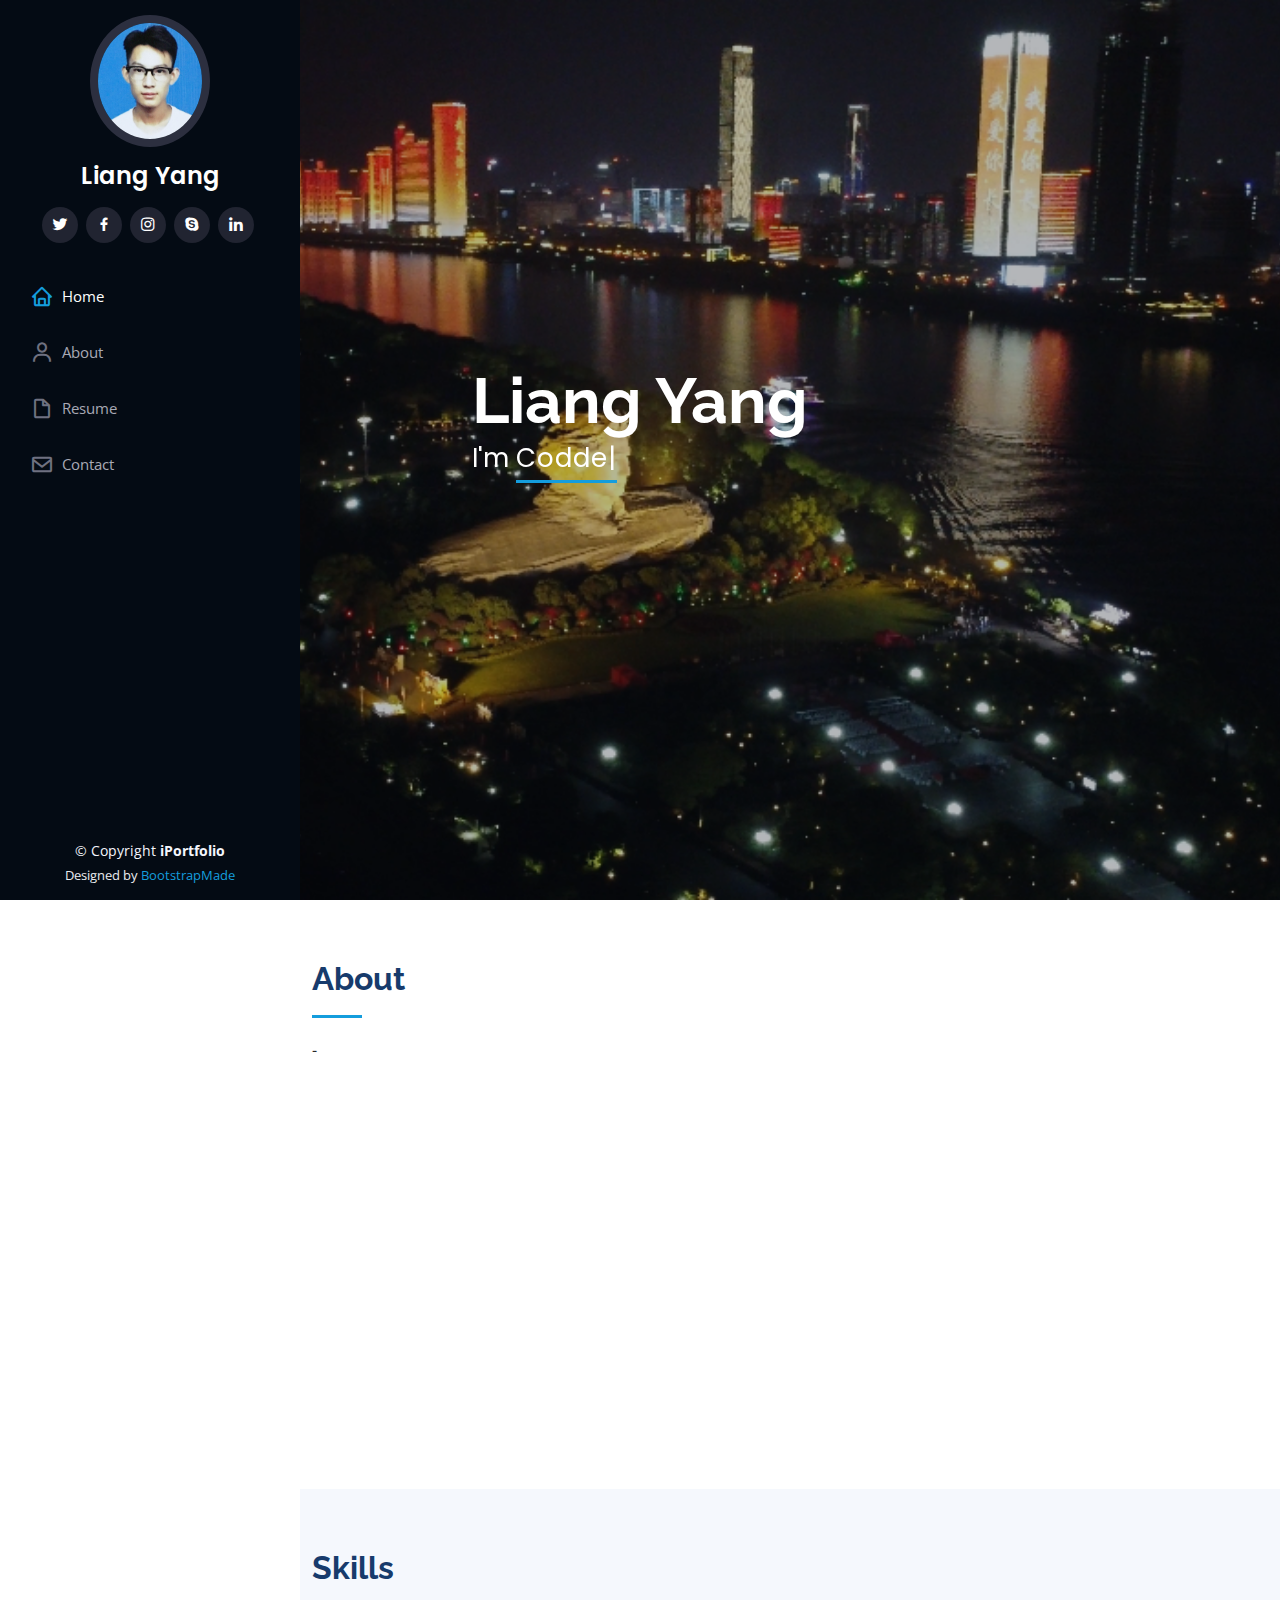
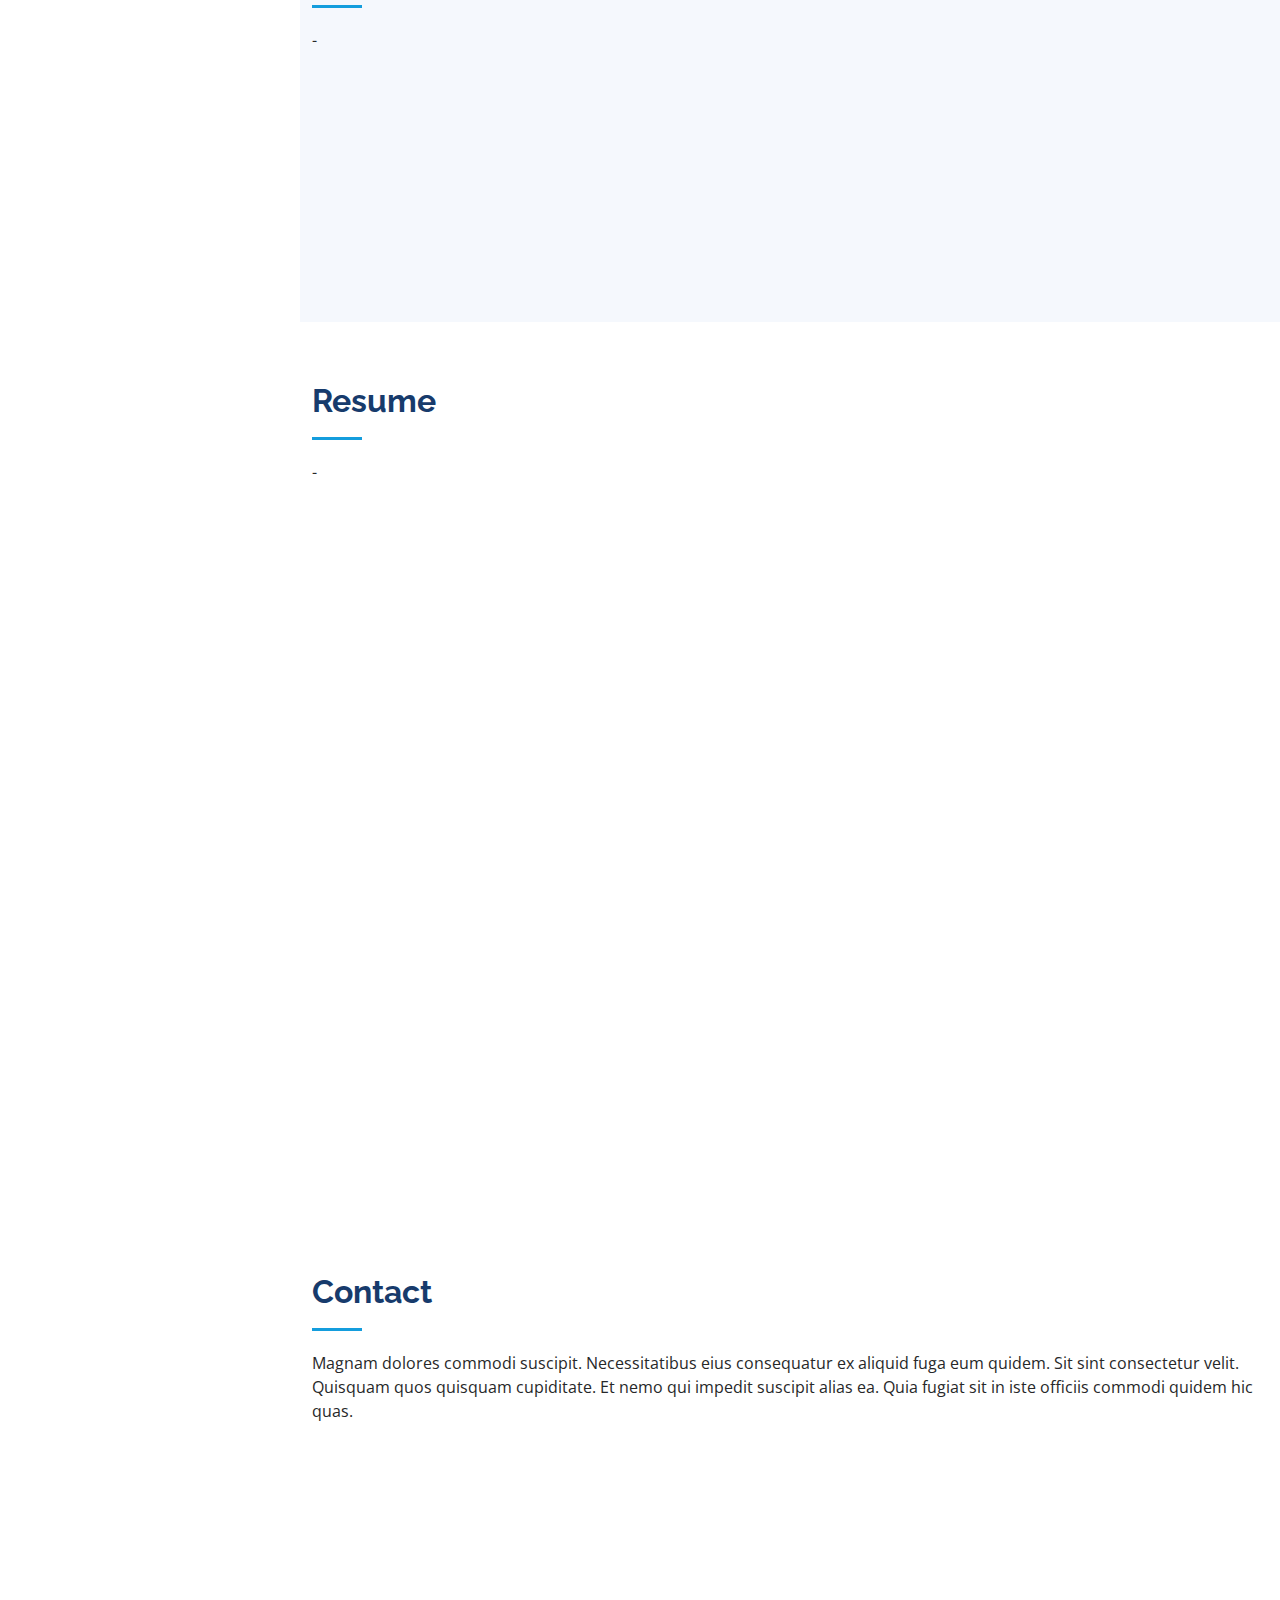
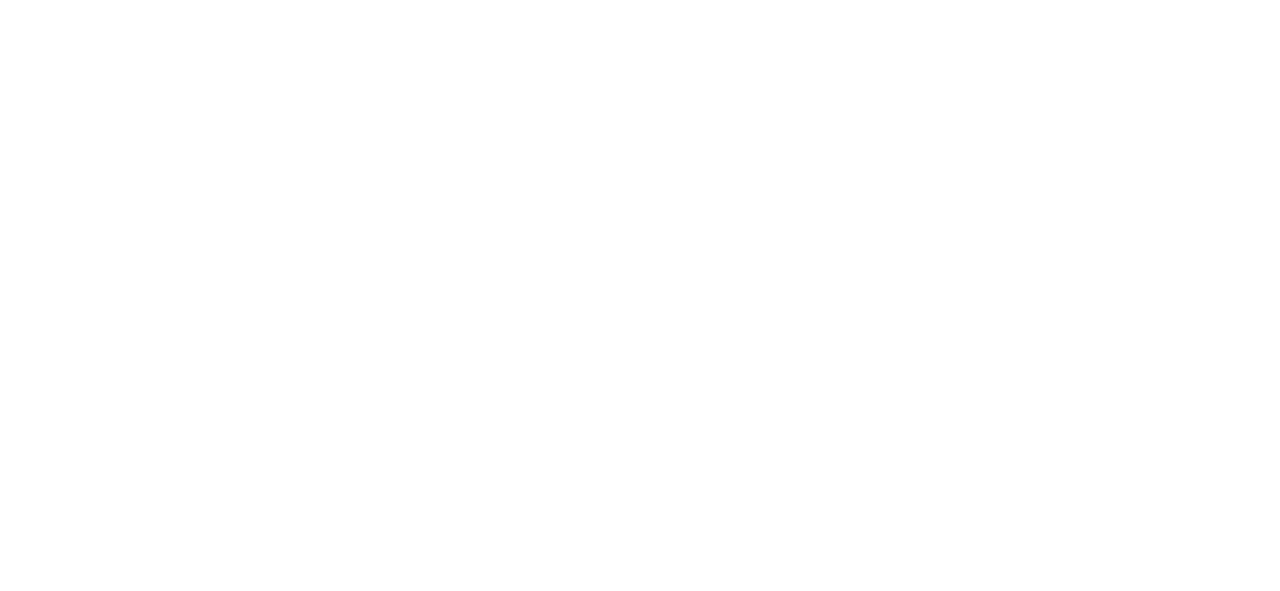
==== commit 96f8a4b5: "修改初始信息" ====
--- a/index.html
+++ b/index.html
@@ -46,10 +46,10 @@
 
       <div class="profile">
         <img src="assets/img/profile-img.jpg" alt="" class="img-fluid rounded-circle">
-        <h1 class="text-light"><a href="index.html">Alex Smith</a></h1>
+        <h1 class="text-light"><a href="index.html">Liang Yang</a></h1>
         <div class="social-links mt-3 text-center">
-          <a href="#" class="twitter"><i class="bx bxl-twitter"></i></a>
-          <a href="#" class="facebook"><i class="bx bxl-facebook"></i></a>
+          <a href="https://twitter.com/Husbandman_" class="twitter"><i class="bx bxl-twitter"></i></a>
+          <a href="https://www.facebook.com/liang.yang.1217/" class="facebook"><i class="bx bxl-facebook"></i></a>
           <a href="#" class="instagram"><i class="bx bxl-instagram"></i></a>
           <a href="#" class="google-plus"><i class="bx bxl-skype"></i></a>
           <a href="#" class="linkedin"><i class="bx bxl-linkedin"></i></a>
@@ -61,8 +61,8 @@
           <li><a href="#hero" class="nav-link scrollto active"><i class="bx bx-home"></i> <span>Home</span></a></li>
           <li><a href="#about" class="nav-link scrollto"><i class="bx bx-user"></i> <span>About</span></a></li>
           <li><a href="#resume" class="nav-link scrollto"><i class="bx bx-file-blank"></i> <span>Resume</span></a></li>
-          <li><a href="#portfolio" class="nav-link scrollto"><i class="bx bx-book-content"></i> <span>Portfolio</span></a></li>
-          <li><a href="#services" class="nav-link scrollto"><i class="bx bx-server"></i> <span>Services</span></a></li>
+<!--          <li><a href="#portfolio" class="nav-link scrollto"><i class="bx bx-book-content"></i> <span>Portfolio</span></a></li>-->
+<!--          <li><a href="#services" class="nav-link scrollto"><i class="bx bx-server"></i> <span>Services</span></a></li>-->
           <li><a href="#contact" class="nav-link scrollto"><i class="bx bx-envelope"></i> <span>Contact</span></a></li>
         </ul>
       </nav><!-- .nav-menu -->
@@ -72,8 +72,8 @@
   <!-- ======= Hero Section ======= -->
   <section id="hero" class="d-flex flex-column justify-content-center align-items-center">
     <div class="hero-container" data-aos="fade-in">
-      <h1>Alex Smith</h1>
-      <p>I'm <span class="typed" data-typed-items="Designer, Developer, Freelancer, Photographer"></span></p>
+      <h1>Liang Yang</h1>
+      <p>I'm <span class="typed" data-typed-items="Codder, Developer"></span></p>
     </div>
   </section><!-- End Hero -->
 
@@ -85,7 +85,9 @@
 
         <div class="section-title">
           <h2>About</h2>
-          <p>Magnam dolores commodi suscipit. Necessitatibus eius consequatur ex aliquid fuga eum quidem. Sit sint consectetur velit. Quisquam quos quisquam cupiditate. Et nemo qui impedit suscipit alias ea. Quia fugiat sit in iste officiis commodi quidem hic quas.</p>
+          <p>
+            -
+          </p>
         </div>
 
         <div class="row">
@@ -93,32 +95,30 @@
             <img src="assets/img/profile-img.jpg" class="img-fluid" alt="">
           </div>
           <div class="col-lg-8 pt-4 pt-lg-0 content" data-aos="fade-left">
-            <h3>UI/UX Designer &amp; Web Developer.</h3>
+            <h3>JavaWeb &amp; Machine Learning .</h3>
             <p class="fst-italic">
-              Lorem ipsum dolor sit amet, consectetur adipiscing elit, sed do eiusmod tempor incididunt ut labore et dolore
-              magna aliqua.
+              -
             </p>
             <div class="row">
               <div class="col-lg-6">
                 <ul>
-                  <li><i class="bi bi-chevron-right"></i> <strong>Birthday:</strong> <span>1 May 1995</span></li>
+                  <li><i class="bi bi-chevron-right"></i> <strong>Birthday:</strong> <span>2 March 1997</span></li>
                   <li><i class="bi bi-chevron-right"></i> <strong>Website:</strong> <span>www.example.com</span></li>
-                  <li><i class="bi bi-chevron-right"></i> <strong>Phone:</strong> <span>+123 456 7890</span></li>
-                  <li><i class="bi bi-chevron-right"></i> <strong>City:</strong> <span>New York, USA</span></li>
+                  <li><i class="bi bi-chevron-right"></i> <strong>Phone:</strong> <span>131 5583 1263</span></li>
+                  <li><i class="bi bi-chevron-right"></i> <strong>City:</strong> <span>Changsha, China</span></li>
                 </ul>
               </div>
               <div class="col-lg-6">
                 <ul>
-                  <li><i class="bi bi-chevron-right"></i> <strong>Age:</strong> <span>30</span></li>
+                  <li><i class="bi bi-chevron-right"></i> <strong>Age:</strong> <span>24</span></li>
                   <li><i class="bi bi-chevron-right"></i> <strong>Degree:</strong> <span>Master</span></li>
-                  <li><i class="bi bi-chevron-right"></i> <strong>PhEmailone:</strong> <span>email@example.com</span></li>
+                  <li><i class="bi bi-chevron-right"></i> <strong>PhEmailone:</strong> <span>mail.liangyang@gmail.com</span></li>
                   <li><i class="bi bi-chevron-right"></i> <strong>Freelance:</strong> <span>Available</span></li>
                 </ul>
               </div>
             </div>
             <p>
-              Officiis eligendi itaque labore et dolorum mollitia officiis optio vero. Quisquam sunt adipisci omnis et ut. Nulla accusantium dolor incidunt officia tempore. Et eius omnis.
-              Cupiditate ut dicta maxime officiis quidem quia. Sed et consectetur qui quia repellendus itaque neque. Aliquid amet quidem ut quaerat cupiditate. Ab et eum qui repellendus omnis culpa magni laudantium dolores.
+              programming
             </p>
           </div>
         </div>
@@ -127,52 +127,52 @@
     </section><!-- End About Section -->
 
     <!-- ======= Facts Section ======= -->
-    <section id="facts" class="facts">
-      <div class="container">
-
-        <div class="section-title">
-          <h2>Facts</h2>
-          <p>Magnam dolores commodi suscipit. Necessitatibus eius consequatur ex aliquid fuga eum quidem. Sit sint consectetur velit. Quisquam quos quisquam cupiditate. Et nemo qui impedit suscipit alias ea. Quia fugiat sit in iste officiis commodi quidem hic quas.</p>
-        </div>
-
-        <div class="row no-gutters">
-
-          <div class="col-lg-3 col-md-6 d-md-flex align-items-md-stretch" data-aos="fade-up">
-            <div class="count-box">
-              <i class="bi bi-emoji-smile"></i>
-              <span data-purecounter-start="0" data-purecounter-end="232" data-purecounter-duration="1" class="purecounter"></span>
-              <p><strong>Happy Clients</strong> consequuntur quae</p>
-            </div>
-          </div>
-
-          <div class="col-lg-3 col-md-6 d-md-flex align-items-md-stretch" data-aos="fade-up" data-aos-delay="100">
-            <div class="count-box">
-              <i class="bi bi-journal-richtext"></i>
-              <span data-purecounter-start="0" data-purecounter-end="521" data-purecounter-duration="1" class="purecounter"></span>
-              <p><strong>Projects</strong> adipisci atque cum quia aut</p>
-            </div>
-          </div>
-
-          <div class="col-lg-3 col-md-6 d-md-flex align-items-md-stretch" data-aos="fade-up" data-aos-delay="200">
-            <div class="count-box">
-              <i class="bi bi-headset"></i>
-              <span data-purecounter-start="0" data-purecounter-end="1453" data-purecounter-duration="1" class="purecounter"></span>
-              <p><strong>Hours Of Support</strong> aut commodi quaerat</p>
-            </div>
-          </div>
-
-          <div class="col-lg-3 col-md-6 d-md-flex align-items-md-stretch" data-aos="fade-up" data-aos-delay="300">
-            <div class="count-box">
-              <i class="bi bi-people"></i>
-              <span data-purecounter-start="0" data-purecounter-end="32" data-purecounter-duration="1" class="purecounter"></span>
-              <p><strong>Hard Workers</strong> rerum asperiores dolor</p>
-            </div>
-          </div>
-
-        </div>
-
-      </div>
-    </section><!-- End Facts Section -->
+<!--    <section id="facts" class="facts">-->
+<!--      <div class="container">-->
+
+<!--        <div class="section-title">-->
+<!--          <h2>Facts</h2>-->
+<!--          <p>Magnam dolores commodi suscipit. Necessitatibus eius consequatur ex aliquid fuga eum quidem. Sit sint consectetur velit. Quisquam quos quisquam cupiditate. Et nemo qui impedit suscipit alias ea. Quia fugiat sit in iste officiis commodi quidem hic quas.</p>-->
+<!--        </div>-->
+
+<!--        <div class="row no-gutters">-->
+
+<!--          <div class="col-lg-3 col-md-6 d-md-flex align-items-md-stretch" data-aos="fade-up">-->
+<!--            <div class="count-box">-->
+<!--              <i class="bi bi-emoji-smile"></i>-->
+<!--              <span data-purecounter-start="0" data-purecounter-end="232" data-purecounter-duration="1" class="purecounter"></span>-->
+<!--              <p><strong>Happy Clients</strong> consequuntur quae</p>-->
+<!--            </div>-->
+<!--          </div>-->
+
+<!--          <div class="col-lg-3 col-md-6 d-md-flex align-items-md-stretch" data-aos="fade-up" data-aos-delay="100">-->
+<!--            <div class="count-box">-->
+<!--              <i class="bi bi-journal-richtext"></i>-->
+<!--              <span data-purecounter-start="0" data-purecounter-end="521" data-purecounter-duration="1" class="purecounter"></span>-->
+<!--              <p><strong>Projects</strong> adipisci atque cum quia aut</p>-->
+<!--            </div>-->
+<!--          </div>-->
+
+<!--          <div class="col-lg-3 col-md-6 d-md-flex align-items-md-stretch" data-aos="fade-up" data-aos-delay="200">-->
+<!--            <div class="count-box">-->
+<!--              <i class="bi bi-headset"></i>-->
+<!--              <span data-purecounter-start="0" data-purecounter-end="1453" data-purecounter-duration="1" class="purecounter"></span>-->
+<!--              <p><strong>Hours Of Support</strong> aut commodi quaerat</p>-->
+<!--            </div>-->
+<!--          </div>-->
+
+<!--          <div class="col-lg-3 col-md-6 d-md-flex align-items-md-stretch" data-aos="fade-up" data-aos-delay="300">-->
+<!--            <div class="count-box">-->
+<!--              <i class="bi bi-people"></i>-->
+<!--              <span data-purecounter-start="0" data-purecounter-end="32" data-purecounter-duration="1" class="purecounter"></span>-->
+<!--              <p><strong>Hard Workers</strong> rerum asperiores dolor</p>-->
+<!--            </div>-->
+<!--          </div>-->
+
+<!--        </div>-->
+
+<!--      </div>-->
+<!--    </section>&lt;!&ndash; End Facts Section &ndash;&gt;-->
 
     <!-- ======= Skills Section ======= -->
     <section id="skills" class="skills section-bg">
@@ -180,7 +180,7 @@
 
         <div class="section-title">
           <h2>Skills</h2>
-          <p>Magnam dolores commodi suscipit. Necessitatibus eius consequatur ex aliquid fuga eum quidem. Sit sint consectetur velit. Quisquam quos quisquam cupiditate. Et nemo qui impedit suscipit alias ea. Quia fugiat sit in iste officiis commodi quidem hic quas.</p>
+          <p>-</p>
         </div>
 
         <div class="row skills-content">
@@ -188,46 +188,46 @@
           <div class="col-lg-6" data-aos="fade-up">
 
             <div class="progress">
-              <span class="skill">HTML <i class="val">100%</i></span>
+              <span class="skill">Python <i class="val">80%</i></span>
               <div class="progress-bar-wrap">
-                <div class="progress-bar" role="progressbar" aria-valuenow="100" aria-valuemin="0" aria-valuemax="100"></div>
+                <div class="progress-bar" role="progressbar" aria-valuenow="80" aria-valuemin="0" aria-valuemax="100"></div>
               </div>
             </div>
 
             <div class="progress">
-              <span class="skill">CSS <i class="val">90%</i></span>
-              <div class="progress-bar-wrap">
-                <div class="progress-bar" role="progressbar" aria-valuenow="90" aria-valuemin="0" aria-valuemax="100"></div>
-              </div>
-            </div>
-
-            <div class="progress">
-              <span class="skill">JavaScript <i class="val">75%</i></span>
+              <span class="skill">Java <i class="val">75%</i></span>
               <div class="progress-bar-wrap">
                 <div class="progress-bar" role="progressbar" aria-valuenow="75" aria-valuemin="0" aria-valuemax="100"></div>
               </div>
             </div>
 
+            <div class="progress">
+              <span class="skill">JavaScript <i class="val">40%</i></span>
+              <div class="progress-bar-wrap">
+                <div class="progress-bar" role="progressbar" aria-valuenow="40" aria-valuemin="0" aria-valuemax="100"></div>
+              </div>
+            </div>
+
           </div>
 
           <div class="col-lg-6" data-aos="fade-up" data-aos-delay="100">
 
             <div class="progress">
-              <span class="skill">PHP <i class="val">80%</i></span>
+              <span class="skill">C/C++ <i class="val">80%</i></span>
               <div class="progress-bar-wrap">
                 <div class="progress-bar" role="progressbar" aria-valuenow="80" aria-valuemin="0" aria-valuemax="100"></div>
               </div>
             </div>
 
             <div class="progress">
-              <span class="skill">WordPress/CMS <i class="val">90%</i></span>
+              <span class="skill">MySql <i class="val">55%</i></span>
               <div class="progress-bar-wrap">
-                <div class="progress-bar" role="progressbar" aria-valuenow="90" aria-valuemin="0" aria-valuemax="100"></div>
+                <div class="progress-bar" role="progressbar" aria-valuenow="55" aria-valuemin="0" aria-valuemax="100"></div>
               </div>
             </div>
 
             <div class="progress">
-              <span class="skill">Photoshop <i class="val">55%</i></span>
+              <span class="skill">Linux <i class="val">55%</i></span>
               <div class="progress-bar-wrap">
                 <div class="progress-bar" role="progressbar" aria-valuenow="55" aria-valuemin="0" aria-valuemax="100"></div>
               </div>
@@ -246,311 +246,311 @@
 
         <div class="section-title">
           <h2>Resume</h2>
-          <p>Magnam dolores commodi suscipit. Necessitatibus eius consequatur ex aliquid fuga eum quidem. Sit sint consectetur velit. Quisquam quos quisquam cupiditate. Et nemo qui impedit suscipit alias ea. Quia fugiat sit in iste officiis commodi quidem hic quas.</p>
+          <p>-</p>
         </div>
 
         <div class="row">
           <div class="col-lg-6" data-aos="fade-up">
             <h3 class="resume-title">Sumary</h3>
             <div class="resume-item pb-0">
-              <h4>Alex Smith</h4>
-              <p><em>Innovative and deadline-driven Graphic Designer with 3+ years of experience designing and developing user-centered digital/print marketing material from initial concept to final, polished deliverable.</em></p>
+              <h4>Liang Yang</h4>
+              <p><em>-</em></p>
               <ul>
-                <li>Portland par 127,Orlando, FL</li>
-                <li>(123) 456-7891</li>
-                <li>alice.barkley@example.com</li>
+                <li>Changsha, China</li>
+                <li>131 5583 1263</li>
+                <li>mail.liangyang@gmail.com</li>
               </ul>
             </div>
 
             <h3 class="resume-title">Education</h3>
             <div class="resume-item">
-              <h4>Master of Fine Arts &amp; Graphic Design</h4>
-              <h5>2015 - 2016</h5>
-              <p><em>Rochester Institute of Technology, Rochester, NY</em></p>
-              <p>Qui deserunt veniam. Et sed aliquam labore tempore sed quisquam iusto autem sit. Ea vero voluptatum qui ut dignissimos deleniti nerada porti sand markend</p>
+              <h4>Master of Electronic Information </h4>
+              <h5>2020 - 2023</h5>
+              <p><em>Central South University, Changsha, China</em></p>
+              <p>-</p>
             </div>
             <div class="resume-item">
-              <h4>Bachelor of Fine Arts &amp; Graphic Design</h4>
-              <h5>2010 - 2014</h5>
-              <p><em>Rochester Institute of Technology, Rochester, NY</em></p>
-              <p>Quia nobis sequi est occaecati aut. Repudiandae et iusto quae reiciendis et quis Eius vel ratione eius unde vitae rerum voluptates asperiores voluptatem Earum molestiae consequatur neque etlon sader mart dila</p>
+              <h4>Bachelor of Electronic Information Engineering</h4>
+              <h5>2016 - 2020</h5>
+              <p><em>Nanchang Hangkong University, Nanchang, China</em></p>
+              <p>-</p>
             </div>
           </div>
           <div class="col-lg-6" data-aos="fade-up" data-aos-delay="100">
             <h3 class="resume-title">Professional Experience</h3>
             <div class="resume-item">
               <h4>Senior graphic design specialist</h4>
-              <h5>2019 - Present</h5>
-              <p><em>Experion, New York, NY </em></p>
+              <h5>2016 - Present</h5>
+              <p><em>China</em></p>
               <ul>
-                <li>Lead in the design, development, and implementation of the graphic, layout, and production communication materials</li>
-                <li>Delegate tasks to the 7 members of the design team and provide counsel on all aspects of the project. </li>
-                <li>Supervise the assessment of all graphic materials in order to ensure quality and accuracy of the design</li>
-                <li>Oversee the efficient use of production project budgets ranging from $2,000 - $25,000</li>
+                <li>1</li>
+                <li>2 </li>
+                <li>3</li>
+                <li>4</li>
               </ul>
             </div>
-            <div class="resume-item">
-              <h4>Graphic design specialist</h4>
-              <h5>2017 - 2018</h5>
-              <p><em>Stepping Stone Advertising, New York, NY</em></p>
-              <ul>
-                <li>Developed numerous marketing programs (logos, brochures,infographics, presentations, and advertisements).</li>
-                <li>Managed up to 5 projects or tasks at a given time while under pressure</li>
-                <li>Recommended and consulted with clients on the most appropriate graphic design</li>
-                <li>Created 4+ design presentations and proposals a month for clients and account managers</li>
-              </ul>
-            </div>
+<!--            <div class="resume-item">-->
+<!--              <h4>Graphic design specialist</h4>-->
+<!--              <h5>2015 - 2020</h5>-->
+<!--              <p><em>Stepping Stone Advertising, New York, NY</em></p>-->
+<!--              <ul>-->
+<!--                <li>Developed numerous marketing programs (logos, brochures,infographics, presentations, and advertisements).</li>-->
+<!--                <li>Managed up to 5 projects or tasks at a given time while under pressure</li>-->
+<!--                <li>Recommended and consulted with clients on the most appropriate graphic design</li>-->
+<!--                <li>Created 4+ design presentations and proposals a month for clients and account managers</li>-->
+<!--              </ul>-->
+<!--            </div>-->
           </div>
         </div>
 
       </div>
     </section><!-- End Resume Section -->
 
-    <!-- ======= Portfolio Section ======= -->
-    <section id="portfolio" class="portfolio section-bg">
-      <div class="container">
-
-        <div class="section-title">
-          <h2>Portfolio</h2>
-          <p>Magnam dolores commodi suscipit. Necessitatibus eius consequatur ex aliquid fuga eum quidem. Sit sint consectetur velit. Quisquam quos quisquam cupiditate. Et nemo qui impedit suscipit alias ea. Quia fugiat sit in iste officiis commodi quidem hic quas.</p>
-        </div>
-
-        <div class="row" data-aos="fade-up">
-          <div class="col-lg-12 d-flex justify-content-center">
-            <ul id="portfolio-flters">
-              <li data-filter="*" class="filter-active">All</li>
-              <li data-filter=".filter-app">App</li>
-              <li data-filter=".filter-card">Card</li>
-              <li data-filter=".filter-web">Web</li>
-            </ul>
-          </div>
-        </div>
-
-        <div class="row portfolio-container" data-aos="fade-up" data-aos-delay="100">
-
-          <div class="col-lg-4 col-md-6 portfolio-item filter-app">
-            <div class="portfolio-wrap">
-              <img src="assets/img/portfolio/portfolio-1.jpg" class="img-fluid" alt="">
-              <div class="portfolio-links">
-                <a href="assets/img/portfolio/portfolio-1.jpg" data-gallery="portfolioGallery" class="portfolio-lightbox" title="App 1"><i class="bx bx-plus"></i></a>
-                <a href="portfolio-details.html" title="More Details"><i class="bx bx-link"></i></a>
-              </div>
-            </div>
-          </div>
-
-          <div class="col-lg-4 col-md-6 portfolio-item filter-web">
-            <div class="portfolio-wrap">
-              <img src="assets/img/portfolio/portfolio-2.jpg" class="img-fluid" alt="">
-              <div class="portfolio-links">
-                <a href="assets/img/portfolio/portfolio-2.jpg" data-gallery="portfolioGallery" class="portfolio-lightbox" title="Web 3"><i class="bx bx-plus"></i></a>
-                <a href="portfolio-details.html" title="More Details"><i class="bx bx-link"></i></a>
-              </div>
-            </div>
-          </div>
-
-          <div class="col-lg-4 col-md-6 portfolio-item filter-app">
-            <div class="portfolio-wrap">
-              <img src="assets/img/portfolio/portfolio-3.jpg" class="img-fluid" alt="">
-              <div class="portfolio-links">
-                <a href="assets/img/portfolio/portfolio-3.jpg" data-gallery="portfolioGallery" class="portfolio-lightbox" title="App 2"><i class="bx bx-plus"></i></a>
-                <a href="portfolio-details.html" title="More Details"><i class="bx bx-link"></i></a>
-              </div>
-            </div>
-          </div>
-
-          <div class="col-lg-4 col-md-6 portfolio-item filter-card">
-            <div class="portfolio-wrap">
-              <img src="assets/img/portfolio/portfolio-4.jpg" class="img-fluid" alt="">
-              <div class="portfolio-links">
-                <a href="assets/img/portfolio/portfolio-4.jpg" data-gallery="portfolioGallery" class="portfolio-lightbox" title="Card 2"><i class="bx bx-plus"></i></a>
-                <a href="portfolio-details.html" title="More Details"><i class="bx bx-link"></i></a>
-              </div>
-            </div>
-          </div>
-
-          <div class="col-lg-4 col-md-6 portfolio-item filter-web">
-            <div class="portfolio-wrap">
-              <img src="assets/img/portfolio/portfolio-5.jpg" class="img-fluid" alt="">
-              <div class="portfolio-links">
-                <a href="assets/img/portfolio/portfolio-5.jpg" data-gallery="portfolioGallery" class="portfolio-lightbox" title="Web 2"><i class="bx bx-plus"></i></a>
-                <a href="portfolio-details.html" title="More Details"><i class="bx bx-link"></i></a>
-              </div>
-            </div>
-          </div>
-
-          <div class="col-lg-4 col-md-6 portfolio-item filter-app">
-            <div class="portfolio-wrap">
-              <img src="assets/img/portfolio/portfolio-6.jpg" class="img-fluid" alt="">
-              <div class="portfolio-links">
-                <a href="assets/img/portfolio/portfolio-6.jpg" data-gallery="portfolioGallery" class="portfolio-lightbox" title="App 3"><i class="bx bx-plus"></i></a>
-                <a href="portfolio-details.html" title="More Details"><i class="bx bx-link"></i></a>
-              </div>
-            </div>
-          </div>
-
-          <div class="col-lg-4 col-md-6 portfolio-item filter-card">
-            <div class="portfolio-wrap">
-              <img src="assets/img/portfolio/portfolio-7.jpg" class="img-fluid" alt="">
-              <div class="portfolio-links">
-                <a href="assets/img/portfolio/portfolio-7.jpg" data-gallery="portfolioGallery" class="portfolio-lightbox" title="Card 1"><i class="bx bx-plus"></i></a>
-                <a href="portfolio-details.html" title="More Details"><i class="bx bx-link"></i></a>
-              </div>
-            </div>
-          </div>
-
-          <div class="col-lg-4 col-md-6 portfolio-item filter-card">
-            <div class="portfolio-wrap">
-              <img src="assets/img/portfolio/portfolio-8.jpg" class="img-fluid" alt="">
-              <div class="portfolio-links">
-                <a href="assets/img/portfolio/portfolio-8.jpg" data-gallery="portfolioGallery" class="portfolio-lightbox" title="Card 3"><i class="bx bx-plus"></i></a>
-                <a href="portfolio-details.html" title="More Details"><i class="bx bx-link"></i></a>
-              </div>
-            </div>
-          </div>
-
-          <div class="col-lg-4 col-md-6 portfolio-item filter-web">
-            <div class="portfolio-wrap">
-              <img src="assets/img/portfolio/portfolio-9.jpg" class="img-fluid" alt="">
-              <div class="portfolio-links">
-                <a href="assets/img/portfolio/portfolio-9.jpg" data-gallery="portfolioGallery" class="portfolio-lightbox" title="Web 3"><i class="bx bx-plus"></i></a>
-                <a href="portfolio-details.html" title="More Details"><i class="bx bx-link"></i></a>
-              </div>
-            </div>
-          </div>
-
-        </div>
-
-      </div>
-    </section><!-- End Portfolio Section -->
-
-    <!-- ======= Services Section ======= -->
-    <section id="services" class="services">
-      <div class="container">
-
-        <div class="section-title">
-          <h2>Services</h2>
-          <p>Magnam dolores commodi suscipit. Necessitatibus eius consequatur ex aliquid fuga eum quidem. Sit sint consectetur velit. Quisquam quos quisquam cupiditate. Et nemo qui impedit suscipit alias ea. Quia fugiat sit in iste officiis commodi quidem hic quas.</p>
-        </div>
-
-        <div class="row">
-          <div class="col-lg-4 col-md-6 icon-box" data-aos="fade-up">
-            <div class="icon"><i class="bi bi-briefcase"></i></div>
-            <h4 class="title"><a href="">Lorem Ipsum</a></h4>
-            <p class="description">Voluptatum deleniti atque corrupti quos dolores et quas molestias excepturi sint occaecati cupiditate non provident</p>
-          </div>
-          <div class="col-lg-4 col-md-6 icon-box" data-aos="fade-up" data-aos-delay="100">
-            <div class="icon"><i class="bi bi-card-checklist"></i></div>
-            <h4 class="title"><a href="">Dolor Sitema</a></h4>
-            <p class="description">Minim veniam, quis nostrud exercitation ullamco laboris nisi ut aliquip ex ea commodo consequat tarad limino ata</p>
-          </div>
-          <div class="col-lg-4 col-md-6 icon-box" data-aos="fade-up" data-aos-delay="200">
-            <div class="icon"><i class="bi bi-bar-chart"></i></div>
-            <h4 class="title"><a href="">Sed ut perspiciatis</a></h4>
-            <p class="description">Duis aute irure dolor in reprehenderit in voluptate velit esse cillum dolore eu fugiat nulla pariatur</p>
-          </div>
-          <div class="col-lg-4 col-md-6 icon-box" data-aos="fade-up" data-aos-delay="300">
-            <div class="icon"><i class="bi bi-binoculars"></i></div>
-            <h4 class="title"><a href="">Magni Dolores</a></h4>
-            <p class="description">Excepteur sint occaecat cupidatat non proident, sunt in culpa qui officia deserunt mollit anim id est laborum</p>
-          </div>
-          <div class="col-lg-4 col-md-6 icon-box" data-aos="fade-up" data-aos-delay="400">
-            <div class="icon"><i class="bi bi-brightness-high"></i></div>
-            <h4 class="title"><a href="">Nemo Enim</a></h4>
-            <p class="description">At vero eos et accusamus et iusto odio dignissimos ducimus qui blanditiis praesentium voluptatum deleniti atque</p>
-          </div>
-          <div class="col-lg-4 col-md-6 icon-box" data-aos="fade-up" data-aos-delay="500">
-            <div class="icon"><i class="bi bi-calendar4-week"></i></div>
-            <h4 class="title"><a href="">Eiusmod Tempor</a></h4>
-            <p class="description">Et harum quidem rerum facilis est et expedita distinctio. Nam libero tempore, cum soluta nobis est eligendi</p>
-          </div>
-        </div>
-
-      </div>
-    </section><!-- End Services Section -->
-
-    <!-- ======= Testimonials Section ======= -->
-    <section id="testimonials" class="testimonials section-bg">
-      <div class="container">
-
-        <div class="section-title">
-          <h2>Testimonials</h2>
-          <p>Magnam dolores commodi suscipit. Necessitatibus eius consequatur ex aliquid fuga eum quidem. Sit sint consectetur velit. Quisquam quos quisquam cupiditate. Et nemo qui impedit suscipit alias ea. Quia fugiat sit in iste officiis commodi quidem hic quas.</p>
-        </div>
-
-        <div class="testimonials-slider swiper-container" data-aos="fade-up" data-aos-delay="100">
-          <div class="swiper-wrapper">
-
-            <div class="swiper-slide">
-              <div class="testimonial-item" data-aos="fade-up">
-                <p>
-                  <i class="bx bxs-quote-alt-left quote-icon-left"></i>
-                  Proin iaculis purus consequat sem cure digni ssim donec porttitora entum suscipit rhoncus. Accusantium quam, ultricies eget id, aliquam eget nibh et. Maecen aliquam, risus at semper.
-                  <i class="bx bxs-quote-alt-right quote-icon-right"></i>
-                </p>
-                <img src="assets/img/testimonials/testimonials-1.jpg" class="testimonial-img" alt="">
-                <h3>Saul Goodman</h3>
-                <h4>Ceo &amp; Founder</h4>
-              </div>
-            </div><!-- End testimonial item -->
-
-            <div class="swiper-slide">
-              <div class="testimonial-item" data-aos="fade-up" data-aos-delay="100">
-                <p>
-                  <i class="bx bxs-quote-alt-left quote-icon-left"></i>
-                  Export tempor illum tamen malis malis eram quae irure esse labore quem cillum quid cillum eram malis quorum velit fore eram velit sunt aliqua noster fugiat irure amet legam anim culpa.
-                  <i class="bx bxs-quote-alt-right quote-icon-right"></i>
-                </p>
-                <img src="assets/img/testimonials/testimonials-2.jpg" class="testimonial-img" alt="">
-                <h3>Sara Wilsson</h3>
-                <h4>Designer</h4>
-              </div>
-            </div><!-- End testimonial item -->
-
-            <div class="swiper-slide">
-              <div class="testimonial-item" data-aos="fade-up" data-aos-delay="200">
-                <p>
-                  <i class="bx bxs-quote-alt-left quote-icon-left"></i>
-                  Enim nisi quem export duis labore cillum quae magna enim sint quorum nulla quem veniam duis minim tempor labore quem eram duis noster aute amet eram fore quis sint minim.
-                  <i class="bx bxs-quote-alt-right quote-icon-right"></i>
-                </p>
-                <img src="assets/img/testimonials/testimonials-3.jpg" class="testimonial-img" alt="">
-                <h3>Jena Karlis</h3>
-                <h4>Store Owner</h4>
-              </div>
-            </div><!-- End testimonial item -->
-
-            <div class="swiper-slide">
-              <div class="testimonial-item" data-aos="fade-up" data-aos-delay="300">
-                <p>
-                  <i class="bx bxs-quote-alt-left quote-icon-left"></i>
-                  Fugiat enim eram quae cillum dolore dolor amet nulla culpa multos export minim fugiat minim velit minim dolor enim duis veniam ipsum anim magna sunt elit fore quem dolore labore illum veniam.
-                  <i class="bx bxs-quote-alt-right quote-icon-right"></i>
-                </p>
-                <img src="assets/img/testimonials/testimonials-4.jpg" class="testimonial-img" alt="">
-                <h3>Matt Brandon</h3>
-                <h4>Freelancer</h4>
-              </div>
-            </div><!-- End testimonial item -->
-
-            <div class="swiper-slide">
-              <div class="testimonial-item" data-aos="fade-up" data-aos-delay="400">
-                <p>
-                  <i class="bx bxs-quote-alt-left quote-icon-left"></i>
-                  Quis quorum aliqua sint quem legam fore sunt eram irure aliqua veniam tempor noster veniam enim culpa labore duis sunt culpa nulla illum cillum fugiat legam esse veniam culpa fore nisi cillum quid.
-                  <i class="bx bxs-quote-alt-right quote-icon-right"></i>
-                </p>
-                <img src="assets/img/testimonials/testimonials-5.jpg" class="testimonial-img" alt="">
-                <h3>John Larson</h3>
-                <h4>Entrepreneur</h4>
-              </div>
-            </div><!-- End testimonial item -->
-
-          </div>
-          <div class="swiper-pagination"></div>
-        </div>
-
-      </div>
-    </section><!-- End Testimonials Section -->
+<!--    &lt;!&ndash; ======= Portfolio Section ======= &ndash;&gt;-->
+<!--    <section id="portfolio" class="portfolio section-bg">-->
+<!--      <div class="container">-->
+
+<!--        <div class="section-title">-->
+<!--          <h2>Portfolio</h2>-->
+<!--          <p>Magnam dolores commodi suscipit. Necessitatibus eius consequatur ex aliquid fuga eum quidem. Sit sint consectetur velit. Quisquam quos quisquam cupiditate. Et nemo qui impedit suscipit alias ea. Quia fugiat sit in iste officiis commodi quidem hic quas.</p>-->
+<!--        </div>-->
+
+<!--        <div class="row" data-aos="fade-up">-->
+<!--          <div class="col-lg-12 d-flex justify-content-center">-->
+<!--            <ul id="portfolio-flters">-->
+<!--              <li data-filter="*" class="filter-active">All</li>-->
+<!--              <li data-filter=".filter-app">App</li>-->
+<!--              <li data-filter=".filter-card">Card</li>-->
+<!--              <li data-filter=".filter-web">Web</li>-->
+<!--            </ul>-->
+<!--          </div>-->
+<!--        </div>-->
+
+<!--        <div class="row portfolio-container" data-aos="fade-up" data-aos-delay="100">-->
+
+<!--          <div class="col-lg-4 col-md-6 portfolio-item filter-app">-->
+<!--            <div class="portfolio-wrap">-->
+<!--              <img src="assets/img/portfolio/portfolio-1.jpg" class="img-fluid" alt="">-->
+<!--              <div class="portfolio-links">-->
+<!--                <a href="assets/img/portfolio/portfolio-1.jpg" data-gallery="portfolioGallery" class="portfolio-lightbox" title="App 1"><i class="bx bx-plus"></i></a>-->
+<!--                <a href="portfolio-details.html" title="More Details"><i class="bx bx-link"></i></a>-->
+<!--              </div>-->
+<!--            </div>-->
+<!--          </div>-->
+
+<!--          <div class="col-lg-4 col-md-6 portfolio-item filter-web">-->
+<!--            <div class="portfolio-wrap">-->
+<!--              <img src="assets/img/portfolio/portfolio-2.jpg" class="img-fluid" alt="">-->
+<!--              <div class="portfolio-links">-->
+<!--                <a href="assets/img/portfolio/portfolio-2.jpg" data-gallery="portfolioGallery" class="portfolio-lightbox" title="Web 3"><i class="bx bx-plus"></i></a>-->
+<!--                <a href="portfolio-details.html" title="More Details"><i class="bx bx-link"></i></a>-->
+<!--              </div>-->
+<!--            </div>-->
+<!--          </div>-->
+
+<!--          <div class="col-lg-4 col-md-6 portfolio-item filter-app">-->
+<!--            <div class="portfolio-wrap">-->
+<!--              <img src="assets/img/portfolio/portfolio-3.jpg" class="img-fluid" alt="">-->
+<!--              <div class="portfolio-links">-->
+<!--                <a href="assets/img/portfolio/portfolio-3.jpg" data-gallery="portfolioGallery" class="portfolio-lightbox" title="App 2"><i class="bx bx-plus"></i></a>-->
+<!--                <a href="portfolio-details.html" title="More Details"><i class="bx bx-link"></i></a>-->
+<!--              </div>-->
+<!--            </div>-->
+<!--          </div>-->
+
+<!--          <div class="col-lg-4 col-md-6 portfolio-item filter-card">-->
+<!--            <div class="portfolio-wrap">-->
+<!--              <img src="assets/img/portfolio/portfolio-4.jpg" class="img-fluid" alt="">-->
+<!--              <div class="portfolio-links">-->
+<!--                <a href="assets/img/portfolio/portfolio-4.jpg" data-gallery="portfolioGallery" class="portfolio-lightbox" title="Card 2"><i class="bx bx-plus"></i></a>-->
+<!--                <a href="portfolio-details.html" title="More Details"><i class="bx bx-link"></i></a>-->
+<!--              </div>-->
+<!--            </div>-->
+<!--          </div>-->
+
+<!--          <div class="col-lg-4 col-md-6 portfolio-item filter-web">-->
+<!--            <div class="portfolio-wrap">-->
+<!--              <img src="assets/img/portfolio/portfolio-5.jpg" class="img-fluid" alt="">-->
+<!--              <div class="portfolio-links">-->
+<!--                <a href="assets/img/portfolio/portfolio-5.jpg" data-gallery="portfolioGallery" class="portfolio-lightbox" title="Web 2"><i class="bx bx-plus"></i></a>-->
+<!--                <a href="portfolio-details.html" title="More Details"><i class="bx bx-link"></i></a>-->
+<!--              </div>-->
+<!--            </div>-->
+<!--          </div>-->
+
+<!--          <div class="col-lg-4 col-md-6 portfolio-item filter-app">-->
+<!--            <div class="portfolio-wrap">-->
+<!--              <img src="assets/img/portfolio/portfolio-6.jpg" class="img-fluid" alt="">-->
+<!--              <div class="portfolio-links">-->
+<!--                <a href="assets/img/portfolio/portfolio-6.jpg" data-gallery="portfolioGallery" class="portfolio-lightbox" title="App 3"><i class="bx bx-plus"></i></a>-->
+<!--                <a href="portfolio-details.html" title="More Details"><i class="bx bx-link"></i></a>-->
+<!--              </div>-->
+<!--            </div>-->
+<!--          </div>-->
+
+<!--          <div class="col-lg-4 col-md-6 portfolio-item filter-card">-->
+<!--            <div class="portfolio-wrap">-->
+<!--              <img src="assets/img/portfolio/portfolio-7.jpg" class="img-fluid" alt="">-->
+<!--              <div class="portfolio-links">-->
+<!--                <a href="assets/img/portfolio/portfolio-7.jpg" data-gallery="portfolioGallery" class="portfolio-lightbox" title="Card 1"><i class="bx bx-plus"></i></a>-->
+<!--                <a href="portfolio-details.html" title="More Details"><i class="bx bx-link"></i></a>-->
+<!--              </div>-->
+<!--            </div>-->
+<!--          </div>-->
+
+<!--          <div class="col-lg-4 col-md-6 portfolio-item filter-card">-->
+<!--            <div class="portfolio-wrap">-->
+<!--              <img src="assets/img/portfolio/portfolio-8.jpg" class="img-fluid" alt="">-->
+<!--              <div class="portfolio-links">-->
+<!--                <a href="assets/img/portfolio/portfolio-8.jpg" data-gallery="portfolioGallery" class="portfolio-lightbox" title="Card 3"><i class="bx bx-plus"></i></a>-->
+<!--                <a href="portfolio-details.html" title="More Details"><i class="bx bx-link"></i></a>-->
+<!--              </div>-->
+<!--            </div>-->
+<!--          </div>-->
+
+<!--          <div class="col-lg-4 col-md-6 portfolio-item filter-web">-->
+<!--            <div class="portfolio-wrap">-->
+<!--              <img src="assets/img/portfolio/portfolio-9.jpg" class="img-fluid" alt="">-->
+<!--              <div class="portfolio-links">-->
+<!--                <a href="assets/img/portfolio/portfolio-9.jpg" data-gallery="portfolioGallery" class="portfolio-lightbox" title="Web 3"><i class="bx bx-plus"></i></a>-->
+<!--                <a href="portfolio-details.html" title="More Details"><i class="bx bx-link"></i></a>-->
+<!--              </div>-->
+<!--            </div>-->
+<!--          </div>-->
+
+<!--        </div>-->
+
+<!--      </div>-->
+<!--    </section>&lt;!&ndash; End Portfolio Section &ndash;&gt;-->
+
+<!--    &lt;!&ndash; ======= Services Section ======= &ndash;&gt;-->
+<!--    <section id="services" class="services">-->
+<!--      <div class="container">-->
+
+<!--        <div class="section-title">-->
+<!--          <h2>Services</h2>-->
+<!--          <p>Magnam dolores commodi suscipit. Necessitatibus eius consequatur ex aliquid fuga eum quidem. Sit sint consectetur velit. Quisquam quos quisquam cupiditate. Et nemo qui impedit suscipit alias ea. Quia fugiat sit in iste officiis commodi quidem hic quas.</p>-->
+<!--        </div>-->
+
+<!--        <div class="row">-->
+<!--          <div class="col-lg-4 col-md-6 icon-box" data-aos="fade-up">-->
+<!--            <div class="icon"><i class="bi bi-briefcase"></i></div>-->
+<!--            <h4 class="title"><a href="">Lorem Ipsum</a></h4>-->
+<!--            <p class="description">Voluptatum deleniti atque corrupti quos dolores et quas molestias excepturi sint occaecati cupiditate non provident</p>-->
+<!--          </div>-->
+<!--          <div class="col-lg-4 col-md-6 icon-box" data-aos="fade-up" data-aos-delay="100">-->
+<!--            <div class="icon"><i class="bi bi-card-checklist"></i></div>-->
+<!--            <h4 class="title"><a href="">Dolor Sitema</a></h4>-->
+<!--            <p class="description">Minim veniam, quis nostrud exercitation ullamco laboris nisi ut aliquip ex ea commodo consequat tarad limino ata</p>-->
+<!--          </div>-->
+<!--          <div class="col-lg-4 col-md-6 icon-box" data-aos="fade-up" data-aos-delay="200">-->
+<!--            <div class="icon"><i class="bi bi-bar-chart"></i></div>-->
+<!--            <h4 class="title"><a href="">Sed ut perspiciatis</a></h4>-->
+<!--            <p class="description">Duis aute irure dolor in reprehenderit in voluptate velit esse cillum dolore eu fugiat nulla pariatur</p>-->
+<!--          </div>-->
+<!--          <div class="col-lg-4 col-md-6 icon-box" data-aos="fade-up" data-aos-delay="300">-->
+<!--            <div class="icon"><i class="bi bi-binoculars"></i></div>-->
+<!--            <h4 class="title"><a href="">Magni Dolores</a></h4>-->
+<!--            <p class="description">Excepteur sint occaecat cupidatat non proident, sunt in culpa qui officia deserunt mollit anim id est laborum</p>-->
+<!--          </div>-->
+<!--          <div class="col-lg-4 col-md-6 icon-box" data-aos="fade-up" data-aos-delay="400">-->
+<!--            <div class="icon"><i class="bi bi-brightness-high"></i></div>-->
+<!--            <h4 class="title"><a href="">Nemo Enim</a></h4>-->
+<!--            <p class="description">At vero eos et accusamus et iusto odio dignissimos ducimus qui blanditiis praesentium voluptatum deleniti atque</p>-->
+<!--          </div>-->
+<!--          <div class="col-lg-4 col-md-6 icon-box" data-aos="fade-up" data-aos-delay="500">-->
+<!--            <div class="icon"><i class="bi bi-calendar4-week"></i></div>-->
+<!--            <h4 class="title"><a href="">Eiusmod Tempor</a></h4>-->
+<!--            <p class="description">Et harum quidem rerum facilis est et expedita distinctio. Nam libero tempore, cum soluta nobis est eligendi</p>-->
+<!--          </div>-->
+<!--        </div>-->
+
+<!--      </div>-->
+<!--    </section>&lt;!&ndash; End Services Section &ndash;&gt;-->
+
+<!--    &lt;!&ndash; ======= Testimonials Section ======= &ndash;&gt;-->
+<!--    <section id="testimonials" class="testimonials section-bg">-->
+<!--      <div class="container">-->
+
+<!--        <div class="section-title">-->
+<!--          <h2>Testimonials</h2>-->
+<!--          <p>Magnam dolores commodi suscipit. Necessitatibus eius consequatur ex aliquid fuga eum quidem. Sit sint consectetur velit. Quisquam quos quisquam cupiditate. Et nemo qui impedit suscipit alias ea. Quia fugiat sit in iste officiis commodi quidem hic quas.</p>-->
+<!--        </div>-->
+
+<!--        <div class="testimonials-slider swiper-container" data-aos="fade-up" data-aos-delay="100">-->
+<!--          <div class="swiper-wrapper">-->
+
+<!--            <div class="swiper-slide">-->
+<!--              <div class="testimonial-item" data-aos="fade-up">-->
+<!--                <p>-->
+<!--                  <i class="bx bxs-quote-alt-left quote-icon-left"></i>-->
+<!--                  Proin iaculis purus consequat sem cure digni ssim donec porttitora entum suscipit rhoncus. Accusantium quam, ultricies eget id, aliquam eget nibh et. Maecen aliquam, risus at semper.-->
+<!--                  <i class="bx bxs-quote-alt-right quote-icon-right"></i>-->
+<!--                </p>-->
+<!--                <img src="assets/img/testimonials/testimonials-1.jpg" class="testimonial-img" alt="">-->
+<!--                <h3>Saul Goodman</h3>-->
+<!--                <h4>Ceo &amp; Founder</h4>-->
+<!--              </div>-->
+<!--            </div>&lt;!&ndash; End testimonial item &ndash;&gt;-->
+
+<!--            <div class="swiper-slide">-->
+<!--              <div class="testimonial-item" data-aos="fade-up" data-aos-delay="100">-->
+<!--                <p>-->
+<!--                  <i class="bx bxs-quote-alt-left quote-icon-left"></i>-->
+<!--                  Export tempor illum tamen malis malis eram quae irure esse labore quem cillum quid cillum eram malis quorum velit fore eram velit sunt aliqua noster fugiat irure amet legam anim culpa.-->
+<!--                  <i class="bx bxs-quote-alt-right quote-icon-right"></i>-->
+<!--                </p>-->
+<!--                <img src="assets/img/testimonials/testimonials-2.jpg" class="testimonial-img" alt="">-->
+<!--                <h3>Sara Wilsson</h3>-->
+<!--                <h4>Designer</h4>-->
+<!--              </div>-->
+<!--            </div>&lt;!&ndash; End testimonial item &ndash;&gt;-->
+
+<!--            <div class="swiper-slide">-->
+<!--              <div class="testimonial-item" data-aos="fade-up" data-aos-delay="200">-->
+<!--                <p>-->
+<!--                  <i class="bx bxs-quote-alt-left quote-icon-left"></i>-->
+<!--                  Enim nisi quem export duis labore cillum quae magna enim sint quorum nulla quem veniam duis minim tempor labore quem eram duis noster aute amet eram fore quis sint minim.-->
+<!--                  <i class="bx bxs-quote-alt-right quote-icon-right"></i>-->
+<!--                </p>-->
+<!--                <img src="assets/img/testimonials/testimonials-3.jpg" class="testimonial-img" alt="">-->
+<!--                <h3>Jena Karlis</h3>-->
+<!--                <h4>Store Owner</h4>-->
+<!--              </div>-->
+<!--            </div>&lt;!&ndash; End testimonial item &ndash;&gt;-->
+
+<!--            <div class="swiper-slide">-->
+<!--              <div class="testimonial-item" data-aos="fade-up" data-aos-delay="300">-->
+<!--                <p>-->
+<!--                  <i class="bx bxs-quote-alt-left quote-icon-left"></i>-->
+<!--                  Fugiat enim eram quae cillum dolore dolor amet nulla culpa multos export minim fugiat minim velit minim dolor enim duis veniam ipsum anim magna sunt elit fore quem dolore labore illum veniam.-->
+<!--                  <i class="bx bxs-quote-alt-right quote-icon-right"></i>-->
+<!--                </p>-->
+<!--                <img src="assets/img/testimonials/testimonials-4.jpg" class="testimonial-img" alt="">-->
+<!--                <h3>Matt Brandon</h3>-->
+<!--                <h4>Freelancer</h4>-->
+<!--              </div>-->
+<!--            </div>&lt;!&ndash; End testimonial item &ndash;&gt;-->
+
+<!--            <div class="swiper-slide">-->
+<!--              <div class="testimonial-item" data-aos="fade-up" data-aos-delay="400">-->
+<!--                <p>-->
+<!--                  <i class="bx bxs-quote-alt-left quote-icon-left"></i>-->
+<!--                  Quis quorum aliqua sint quem legam fore sunt eram irure aliqua veniam tempor noster veniam enim culpa labore duis sunt culpa nulla illum cillum fugiat legam esse veniam culpa fore nisi cillum quid.-->
+<!--                  <i class="bx bxs-quote-alt-right quote-icon-right"></i>-->
+<!--                </p>-->
+<!--                <img src="assets/img/testimonials/testimonials-5.jpg" class="testimonial-img" alt="">-->
+<!--                <h3>John Larson</h3>-->
+<!--                <h4>Entrepreneur</h4>-->
+<!--              </div>-->
+<!--            </div>&lt;!&ndash; End testimonial item &ndash;&gt;-->
+
+<!--          </div>-->
+<!--          <div class="swiper-pagination"></div>-->
+<!--        </div>-->
+
+<!--      </div>-->
+<!--    </section>&lt;!&ndash; End Testimonials Section &ndash;&gt;-->
 
     <!-- ======= Contact Section ======= -->
     <section id="contact" class="contact">
@@ -568,22 +568,22 @@
               <div class="address">
                 <i class="bi bi-geo-alt"></i>
                 <h4>Location:</h4>
-                <p>A108 Adam Street, New York, NY 535022</p>
+                <p>Changsha, China</p>
               </div>
 
               <div class="email">
                 <i class="bi bi-envelope"></i>
                 <h4>Email:</h4>
-                <p>info@example.com</p>
+                <p>mail.liangyang@gmail.com</p>
               </div>
 
               <div class="phone">
                 <i class="bi bi-phone"></i>
                 <h4>Call:</h4>
-                <p>+1 5589 55488 55s</p>
-              </div>
-
-              <iframe src="https://www.google.com/maps/embed?pb=!1m14!1m8!1m3!1d12097.433213460943!2d-74.0062269!3d40.7101282!3m2!1i1024!2i768!4f13.1!3m3!1m2!1s0x0%3A0xb89d1fe6bc499443!2sDowntown+Conference+Center!5e0!3m2!1smk!2sbg!4v1539943755621" frameborder="0" style="border:0; width: 100%; height: 290px;" allowfullscreen></iframe>
+                <p>131 5583 1263</p>
+              </div>
+
+              <iframe src="https://www.google.com/maps/embed/v1/place?q=place_id:ChIJkwLjLDhLJzQRRBa-QEOnzww&key=AIzaSyCsfW0npwiAiIBwyMeC-pdmkLOd2sL6il4" frameborder="0" style="border:0; width: 100%; height: 290px;" allowfullscreen></iframe>
             </div>
 
           </div>
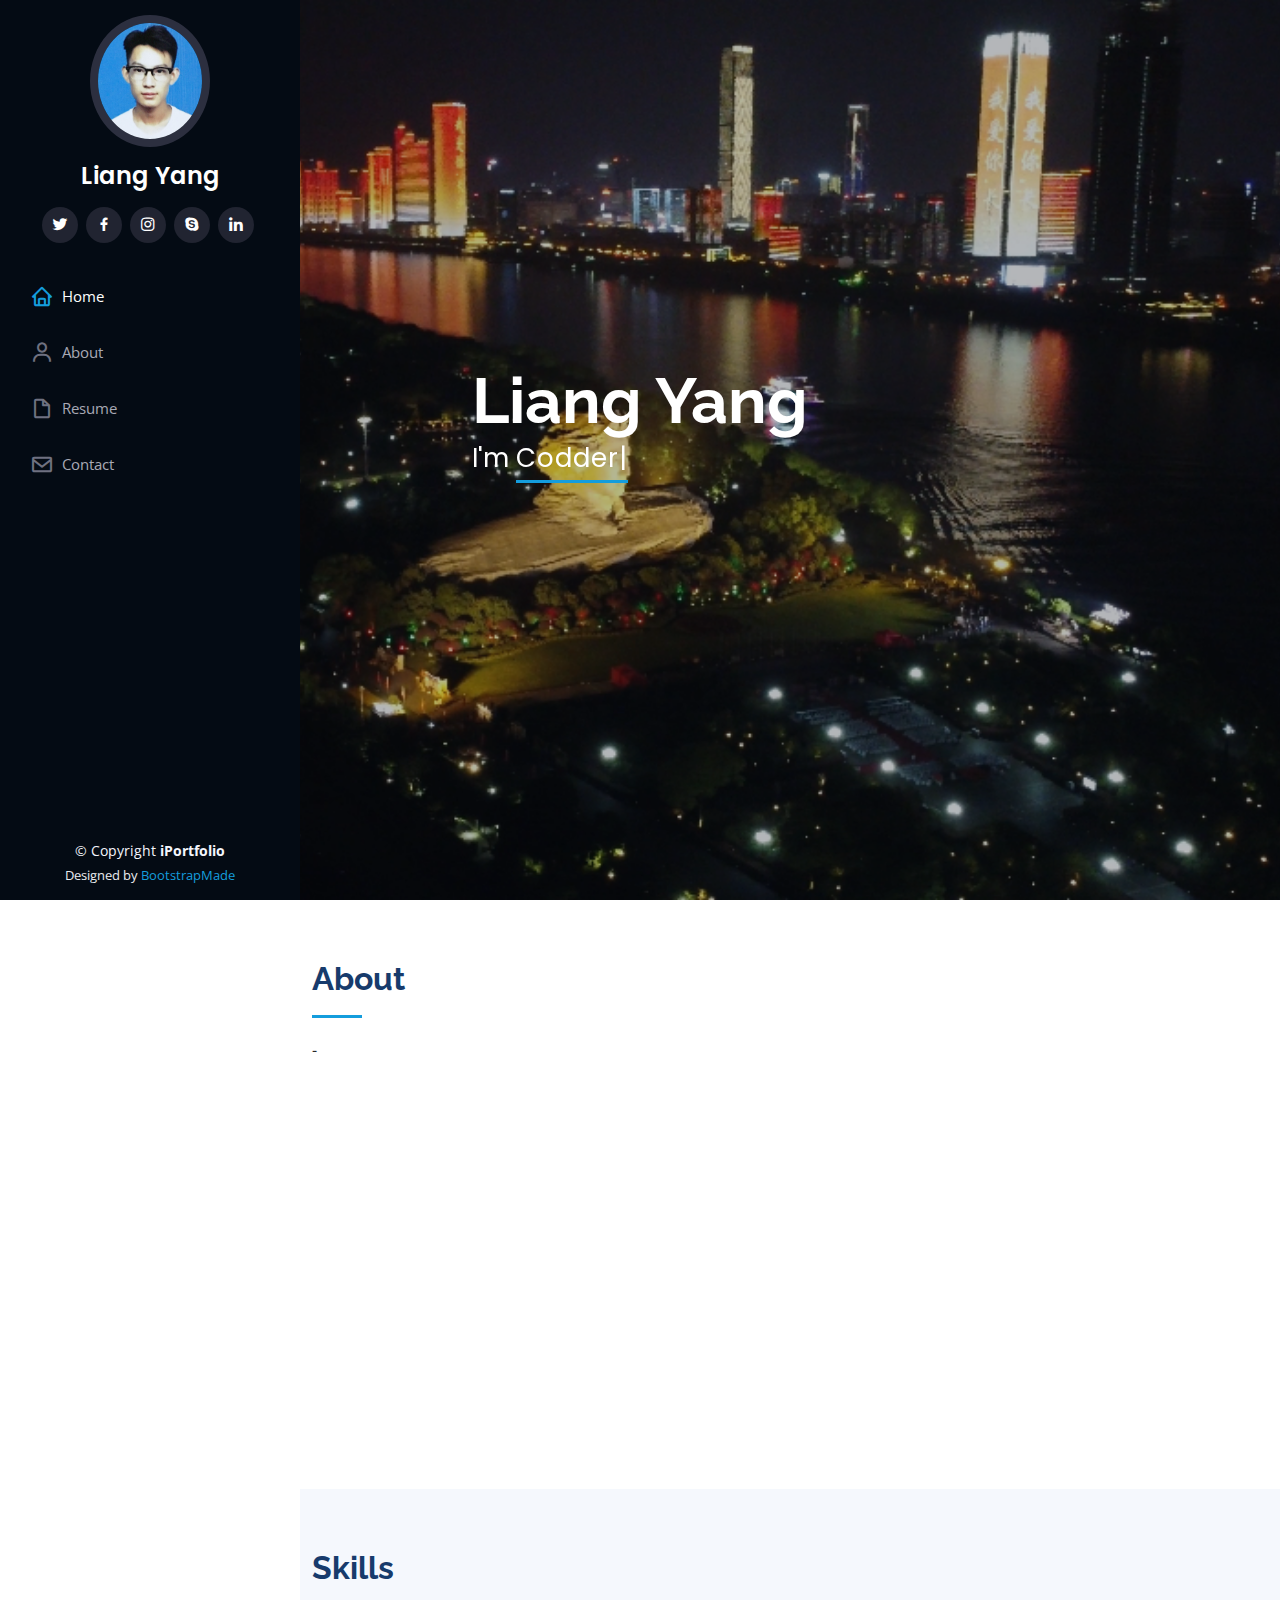
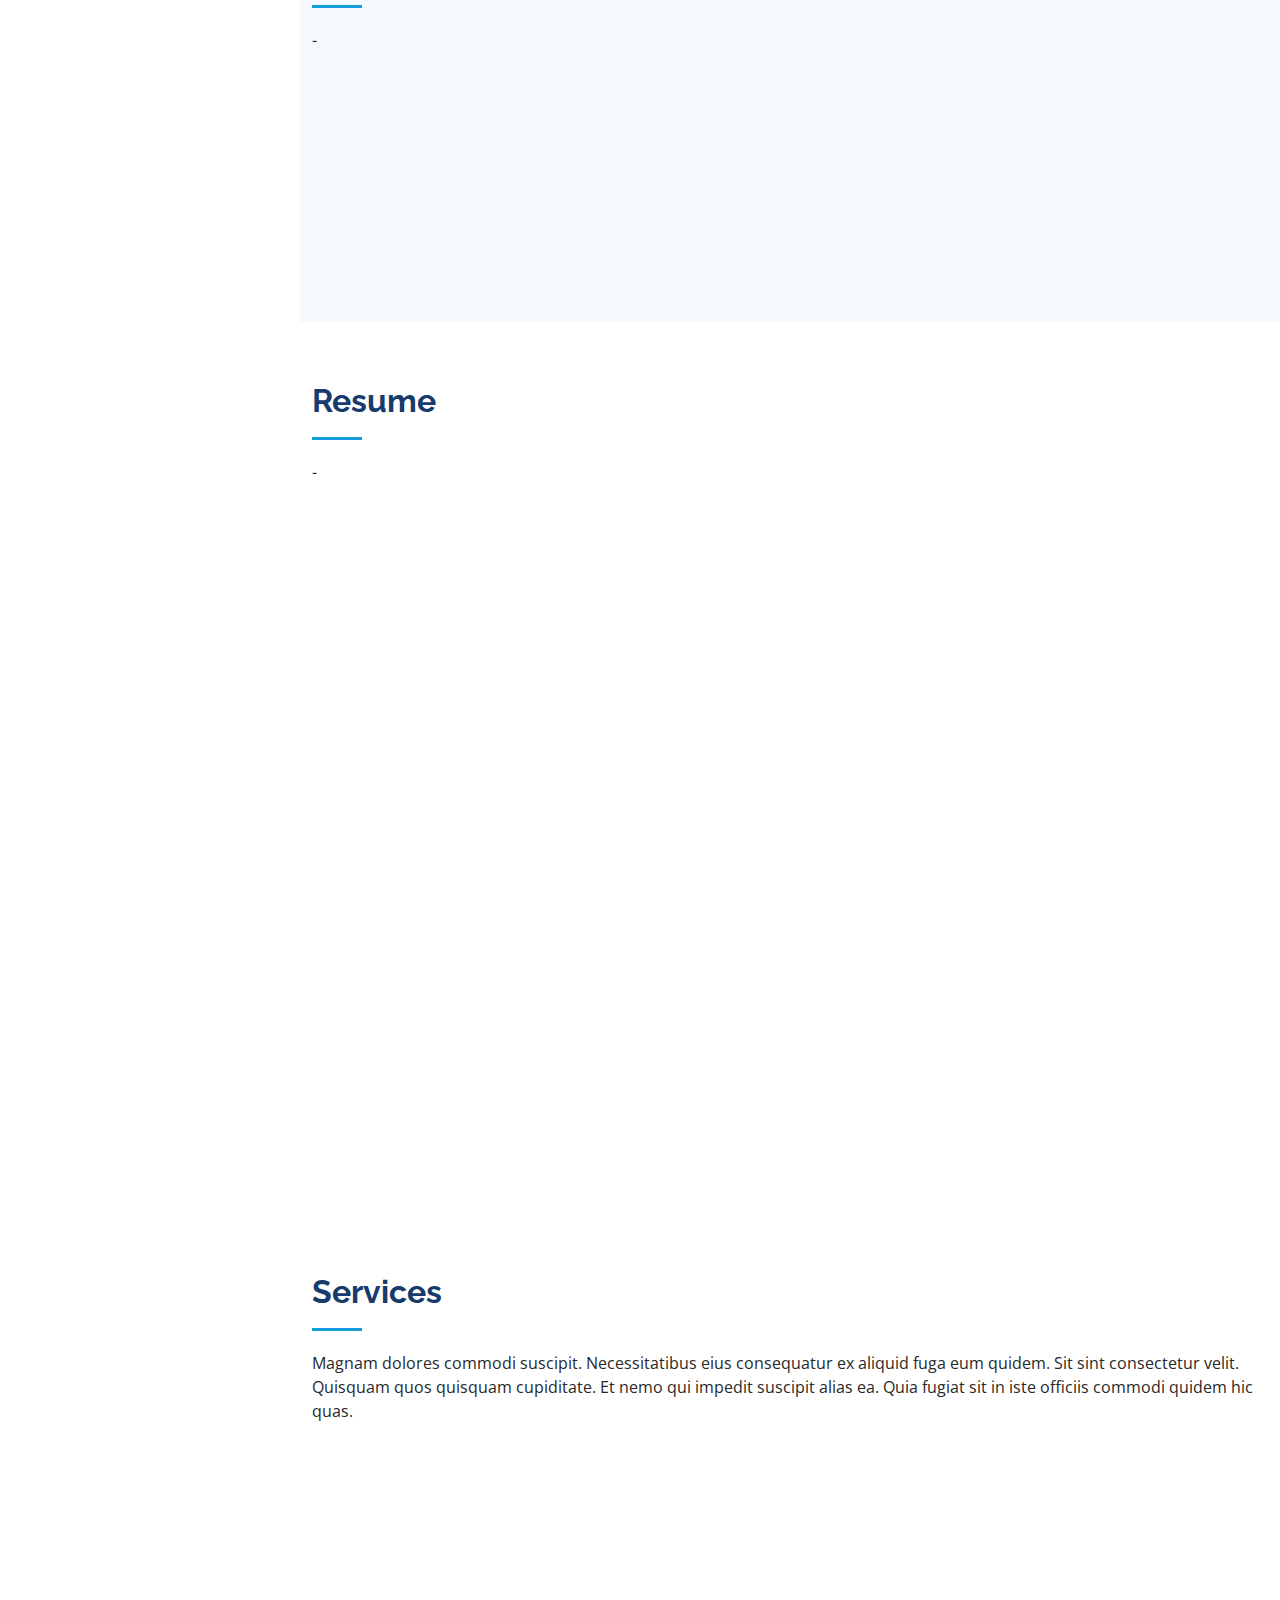
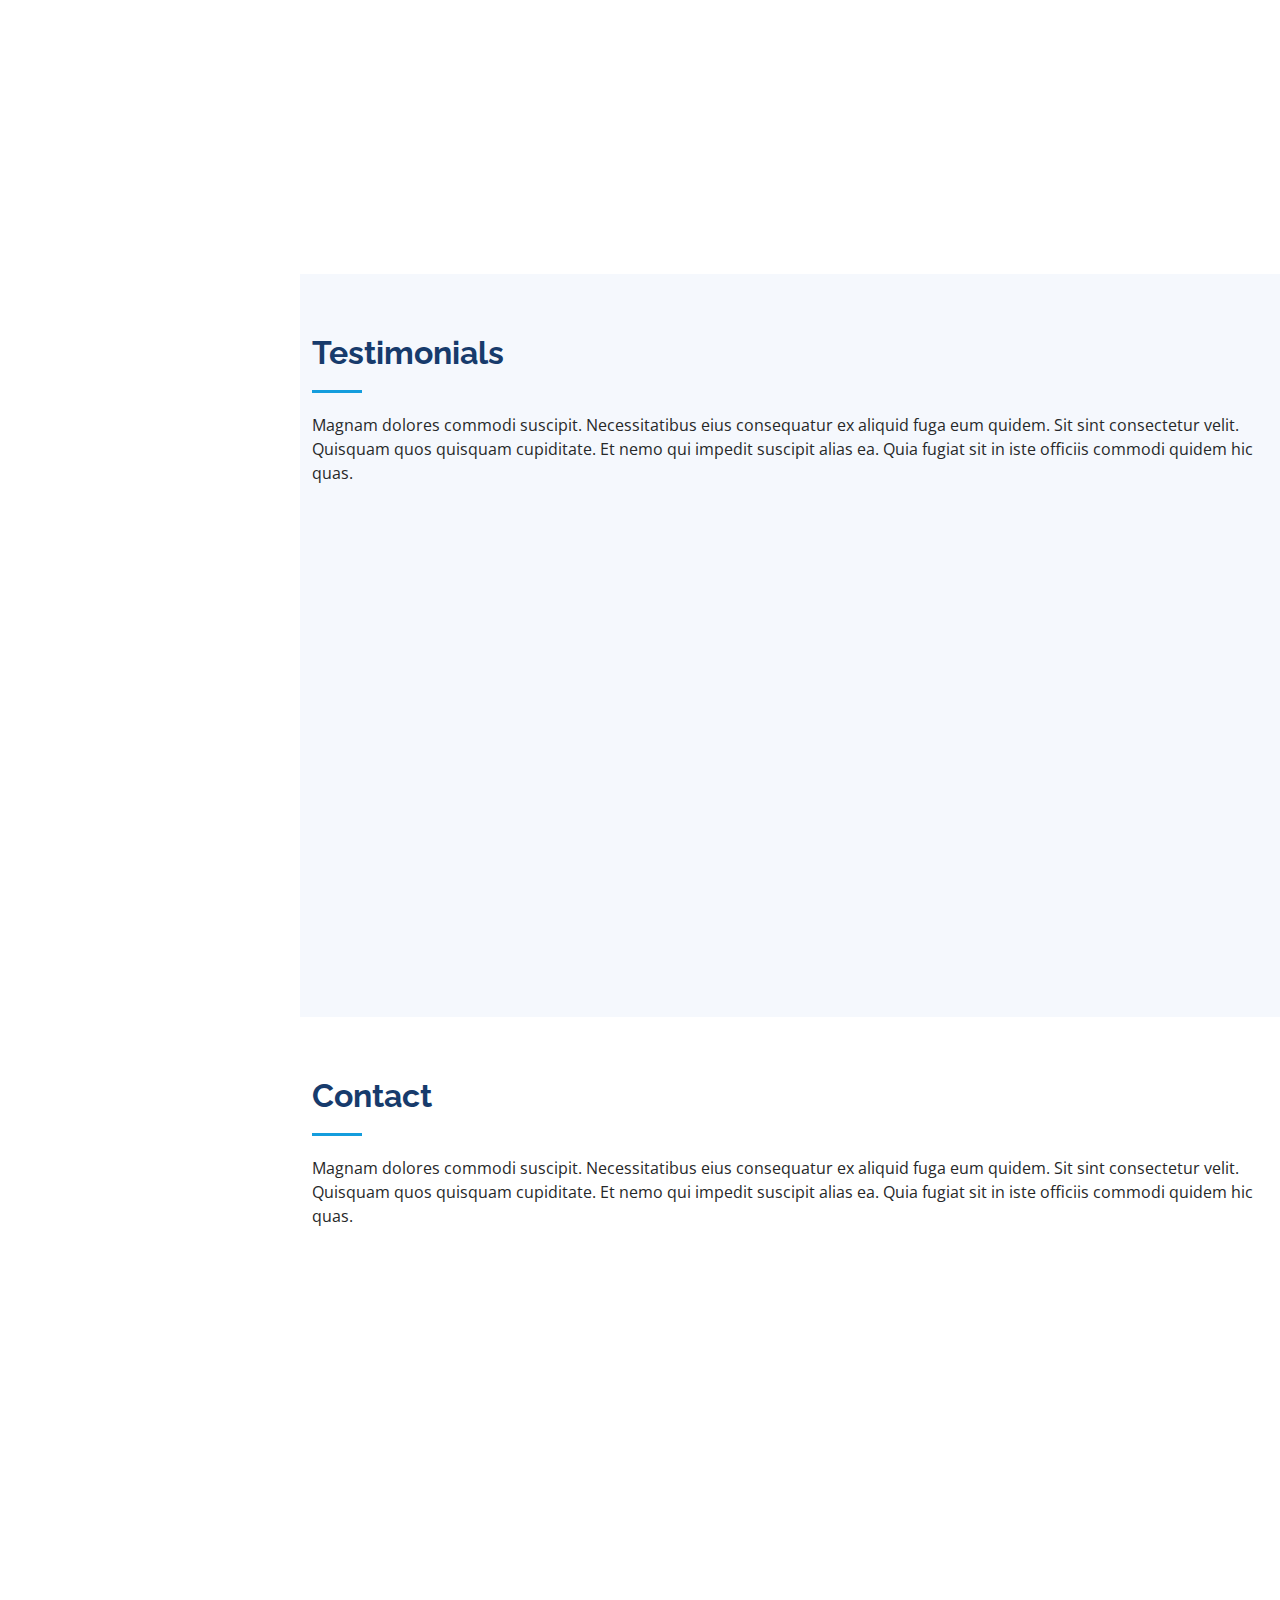
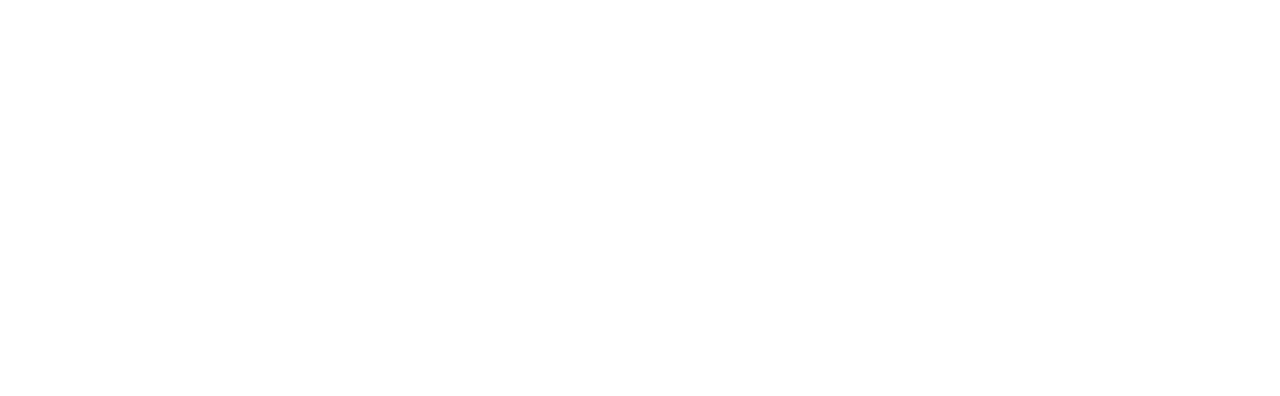
==== commit 842299e7: "完善" ====
--- a/index.html
+++ b/index.html
@@ -103,7 +103,7 @@
               <div class="col-lg-6">
                 <ul>
                   <li><i class="bi bi-chevron-right"></i> <strong>Birthday:</strong> <span>2 March 1997</span></li>
-                  <li><i class="bi bi-chevron-right"></i> <strong>Website:</strong> <span>www.example.com</span></li>
+                  <li><i class="bi bi-chevron-right"></i> <strong>Website:</strong> <span>liangyang666.github.io/</span></li>
                   <li><i class="bi bi-chevron-right"></i> <strong>Phone:</strong> <span>131 5583 1263</span></li>
                   <li><i class="bi bi-chevron-right"></i> <strong>City:</strong> <span>Changsha, China</span></li>
                 </ul>
@@ -127,52 +127,53 @@
     </section><!-- End About Section -->
 
     <!-- ======= Facts Section ======= -->
-<!--    <section id="facts" class="facts">-->
-<!--      <div class="container">-->
-
-<!--        <div class="section-title">-->
-<!--          <h2>Facts</h2>-->
-<!--          <p>Magnam dolores commodi suscipit. Necessitatibus eius consequatur ex aliquid fuga eum quidem. Sit sint consectetur velit. Quisquam quos quisquam cupiditate. Et nemo qui impedit suscipit alias ea. Quia fugiat sit in iste officiis commodi quidem hic quas.</p>-->
-<!--        </div>-->
-
-<!--        <div class="row no-gutters">-->
-
-<!--          <div class="col-lg-3 col-md-6 d-md-flex align-items-md-stretch" data-aos="fade-up">-->
-<!--            <div class="count-box">-->
-<!--              <i class="bi bi-emoji-smile"></i>-->
-<!--              <span data-purecounter-start="0" data-purecounter-end="232" data-purecounter-duration="1" class="purecounter"></span>-->
-<!--              <p><strong>Happy Clients</strong> consequuntur quae</p>-->
-<!--            </div>-->
-<!--          </div>-->
-
-<!--          <div class="col-lg-3 col-md-6 d-md-flex align-items-md-stretch" data-aos="fade-up" data-aos-delay="100">-->
-<!--            <div class="count-box">-->
-<!--              <i class="bi bi-journal-richtext"></i>-->
-<!--              <span data-purecounter-start="0" data-purecounter-end="521" data-purecounter-duration="1" class="purecounter"></span>-->
-<!--              <p><strong>Projects</strong> adipisci atque cum quia aut</p>-->
-<!--            </div>-->
-<!--          </div>-->
-
-<!--          <div class="col-lg-3 col-md-6 d-md-flex align-items-md-stretch" data-aos="fade-up" data-aos-delay="200">-->
-<!--            <div class="count-box">-->
-<!--              <i class="bi bi-headset"></i>-->
-<!--              <span data-purecounter-start="0" data-purecounter-end="1453" data-purecounter-duration="1" class="purecounter"></span>-->
-<!--              <p><strong>Hours Of Support</strong> aut commodi quaerat</p>-->
-<!--            </div>-->
-<!--          </div>-->
-
-<!--          <div class="col-lg-3 col-md-6 d-md-flex align-items-md-stretch" data-aos="fade-up" data-aos-delay="300">-->
-<!--            <div class="count-box">-->
-<!--              <i class="bi bi-people"></i>-->
-<!--              <span data-purecounter-start="0" data-purecounter-end="32" data-purecounter-duration="1" class="purecounter"></span>-->
-<!--              <p><strong>Hard Workers</strong> rerum asperiores dolor</p>-->
-<!--            </div>-->
-<!--          </div>-->
-
-<!--        </div>-->
-
-<!--      </div>-->
-<!--    </section>&lt;!&ndash; End Facts Section &ndash;&gt;-->
+<!--    <section id="facts" class="facts">
+      <div class="container">
+
+        <div class="section-title">
+          <h2>Facts</h2>
+          <p>Magnam dolores commodi suscipit. Necessitatibus eius consequatur ex aliquid fuga eum quidem. Sit sint consectetur velit. Quisquam quos quisquam cupiditate. Et nemo qui impedit suscipit alias ea. Quia fugiat sit in iste officiis commodi quidem hic quas.</p>
+        </div>
+
+        <div class="row no-gutters">
+
+          <div class="col-lg-3 col-md-6 d-md-flex align-items-md-stretch" data-aos="fade-up">
+            <div class="count-box">
+              <i class="bi bi-emoji-smile"></i>
+              <span data-purecounter-start="0" data-purecounter-end="232" data-purecounter-duration="1" class="purecounter"></span>
+              <p><strong>Happy Clients</strong> consequuntur quae</p>
+            </div>
+          </div>
+
+          <div class="col-lg-3 col-md-6 d-md-flex align-items-md-stretch" data-aos="fade-up" data-aos-delay="100">
+            <div class="count-box">
+              <i class="bi bi-journal-richtext"></i>
+              <span data-purecounter-start="0" data-purecounter-end="521" data-purecounter-duration="1" class="purecounter"></span>
+              <p><strong>Projects</strong> adipisci atque cum quia aut</p>
+            </div>
+          </div>
+
+          <div class="col-lg-3 col-md-6 d-md-flex align-items-md-stretch" data-aos="fade-up" data-aos-delay="200">
+            <div class="count-box">
+              <i class="bi bi-headset"></i>
+              <span data-purecounter-start="0" data-purecounter-end="1453" data-purecounter-duration="1" class="purecounter"></span>
+              <p><strong>Hours Of Support</strong> aut commodi quaerat</p>
+            </div>
+          </div>
+
+          <div class="col-lg-3 col-md-6 d-md-flex align-items-md-stretch" data-aos="fade-up" data-aos-delay="300">
+            <div class="count-box">
+              <i class="bi bi-people"></i>
+              <span data-purecounter-start="0" data-purecounter-end="32" data-purecounter-duration="1" class="purecounter"></span>
+              <p><strong>Hard Workers</strong> rerum asperiores dolor</p>
+            </div>
+          </div>
+
+        </div>
+
+      </div>
+    </section>&lt;!&ndash; End Facts Section &ndash;&gt;-->
+
 
     <!-- ======= Skills Section ======= -->
     <section id="skills" class="skills section-bg">
@@ -289,268 +290,269 @@
                 <li>4</li>
               </ul>
             </div>
-<!--            <div class="resume-item">-->
-<!--              <h4>Graphic design specialist</h4>-->
-<!--              <h5>2015 - 2020</h5>-->
-<!--              <p><em>Stepping Stone Advertising, New York, NY</em></p>-->
-<!--              <ul>-->
-<!--                <li>Developed numerous marketing programs (logos, brochures,infographics, presentations, and advertisements).</li>-->
-<!--                <li>Managed up to 5 projects or tasks at a given time while under pressure</li>-->
-<!--                <li>Recommended and consulted with clients on the most appropriate graphic design</li>-->
-<!--                <li>Created 4+ design presentations and proposals a month for clients and account managers</li>-->
-<!--              </ul>-->
-<!--            </div>-->
+<!--            <div class="resume-item">
+              <h4>Graphic design specialist</h4>
+              <h5>2015 - 2020</h5>
+              <p><em>Stepping Stone Advertising, New York, NY</em></p>
+              <ul>
+                <li>Developed numerous marketing programs (logos, brochures,infographics, presentations, and advertisements).</li>
+                <li>Managed up to 5 projects or tasks at a given time while under pressure</li>
+                <li>Recommended and consulted with clients on the most appropriate graphic design</li>
+                <li>Created 4+ design presentations and proposals a month for clients and account managers</li>
+              </ul>
+            </div>-->
           </div>
         </div>
 
       </div>
     </section><!-- End Resume Section -->
 
-<!--    &lt;!&ndash; ======= Portfolio Section ======= &ndash;&gt;-->
-<!--    <section id="portfolio" class="portfolio section-bg">-->
-<!--      <div class="container">-->
-
-<!--        <div class="section-title">-->
-<!--          <h2>Portfolio</h2>-->
-<!--          <p>Magnam dolores commodi suscipit. Necessitatibus eius consequatur ex aliquid fuga eum quidem. Sit sint consectetur velit. Quisquam quos quisquam cupiditate. Et nemo qui impedit suscipit alias ea. Quia fugiat sit in iste officiis commodi quidem hic quas.</p>-->
-<!--        </div>-->
-
-<!--        <div class="row" data-aos="fade-up">-->
-<!--          <div class="col-lg-12 d-flex justify-content-center">-->
-<!--            <ul id="portfolio-flters">-->
-<!--              <li data-filter="*" class="filter-active">All</li>-->
-<!--              <li data-filter=".filter-app">App</li>-->
-<!--              <li data-filter=".filter-card">Card</li>-->
-<!--              <li data-filter=".filter-web">Web</li>-->
-<!--            </ul>-->
-<!--          </div>-->
-<!--        </div>-->
-
-<!--        <div class="row portfolio-container" data-aos="fade-up" data-aos-delay="100">-->
-
-<!--          <div class="col-lg-4 col-md-6 portfolio-item filter-app">-->
-<!--            <div class="portfolio-wrap">-->
-<!--              <img src="assets/img/portfolio/portfolio-1.jpg" class="img-fluid" alt="">-->
-<!--              <div class="portfolio-links">-->
-<!--                <a href="assets/img/portfolio/portfolio-1.jpg" data-gallery="portfolioGallery" class="portfolio-lightbox" title="App 1"><i class="bx bx-plus"></i></a>-->
-<!--                <a href="portfolio-details.html" title="More Details"><i class="bx bx-link"></i></a>-->
-<!--              </div>-->
-<!--            </div>-->
-<!--          </div>-->
-
-<!--          <div class="col-lg-4 col-md-6 portfolio-item filter-web">-->
-<!--            <div class="portfolio-wrap">-->
-<!--              <img src="assets/img/portfolio/portfolio-2.jpg" class="img-fluid" alt="">-->
-<!--              <div class="portfolio-links">-->
-<!--                <a href="assets/img/portfolio/portfolio-2.jpg" data-gallery="portfolioGallery" class="portfolio-lightbox" title="Web 3"><i class="bx bx-plus"></i></a>-->
-<!--                <a href="portfolio-details.html" title="More Details"><i class="bx bx-link"></i></a>-->
-<!--              </div>-->
-<!--            </div>-->
-<!--          </div>-->
-
-<!--          <div class="col-lg-4 col-md-6 portfolio-item filter-app">-->
-<!--            <div class="portfolio-wrap">-->
-<!--              <img src="assets/img/portfolio/portfolio-3.jpg" class="img-fluid" alt="">-->
-<!--              <div class="portfolio-links">-->
-<!--                <a href="assets/img/portfolio/portfolio-3.jpg" data-gallery="portfolioGallery" class="portfolio-lightbox" title="App 2"><i class="bx bx-plus"></i></a>-->
-<!--                <a href="portfolio-details.html" title="More Details"><i class="bx bx-link"></i></a>-->
-<!--              </div>-->
-<!--            </div>-->
-<!--          </div>-->
-
-<!--          <div class="col-lg-4 col-md-6 portfolio-item filter-card">-->
-<!--            <div class="portfolio-wrap">-->
-<!--              <img src="assets/img/portfolio/portfolio-4.jpg" class="img-fluid" alt="">-->
-<!--              <div class="portfolio-links">-->
-<!--                <a href="assets/img/portfolio/portfolio-4.jpg" data-gallery="portfolioGallery" class="portfolio-lightbox" title="Card 2"><i class="bx bx-plus"></i></a>-->
-<!--                <a href="portfolio-details.html" title="More Details"><i class="bx bx-link"></i></a>-->
-<!--              </div>-->
-<!--            </div>-->
-<!--          </div>-->
-
-<!--          <div class="col-lg-4 col-md-6 portfolio-item filter-web">-->
-<!--            <div class="portfolio-wrap">-->
-<!--              <img src="assets/img/portfolio/portfolio-5.jpg" class="img-fluid" alt="">-->
-<!--              <div class="portfolio-links">-->
-<!--                <a href="assets/img/portfolio/portfolio-5.jpg" data-gallery="portfolioGallery" class="portfolio-lightbox" title="Web 2"><i class="bx bx-plus"></i></a>-->
-<!--                <a href="portfolio-details.html" title="More Details"><i class="bx bx-link"></i></a>-->
-<!--              </div>-->
-<!--            </div>-->
-<!--          </div>-->
-
-<!--          <div class="col-lg-4 col-md-6 portfolio-item filter-app">-->
-<!--            <div class="portfolio-wrap">-->
-<!--              <img src="assets/img/portfolio/portfolio-6.jpg" class="img-fluid" alt="">-->
-<!--              <div class="portfolio-links">-->
-<!--                <a href="assets/img/portfolio/portfolio-6.jpg" data-gallery="portfolioGallery" class="portfolio-lightbox" title="App 3"><i class="bx bx-plus"></i></a>-->
-<!--                <a href="portfolio-details.html" title="More Details"><i class="bx bx-link"></i></a>-->
-<!--              </div>-->
-<!--            </div>-->
-<!--          </div>-->
-
-<!--          <div class="col-lg-4 col-md-6 portfolio-item filter-card">-->
-<!--            <div class="portfolio-wrap">-->
-<!--              <img src="assets/img/portfolio/portfolio-7.jpg" class="img-fluid" alt="">-->
-<!--              <div class="portfolio-links">-->
-<!--                <a href="assets/img/portfolio/portfolio-7.jpg" data-gallery="portfolioGallery" class="portfolio-lightbox" title="Card 1"><i class="bx bx-plus"></i></a>-->
-<!--                <a href="portfolio-details.html" title="More Details"><i class="bx bx-link"></i></a>-->
-<!--              </div>-->
-<!--            </div>-->
-<!--          </div>-->
-
-<!--          <div class="col-lg-4 col-md-6 portfolio-item filter-card">-->
-<!--            <div class="portfolio-wrap">-->
-<!--              <img src="assets/img/portfolio/portfolio-8.jpg" class="img-fluid" alt="">-->
-<!--              <div class="portfolio-links">-->
-<!--                <a href="assets/img/portfolio/portfolio-8.jpg" data-gallery="portfolioGallery" class="portfolio-lightbox" title="Card 3"><i class="bx bx-plus"></i></a>-->
-<!--                <a href="portfolio-details.html" title="More Details"><i class="bx bx-link"></i></a>-->
-<!--              </div>-->
-<!--            </div>-->
-<!--          </div>-->
-
-<!--          <div class="col-lg-4 col-md-6 portfolio-item filter-web">-->
-<!--            <div class="portfolio-wrap">-->
-<!--              <img src="assets/img/portfolio/portfolio-9.jpg" class="img-fluid" alt="">-->
-<!--              <div class="portfolio-links">-->
-<!--                <a href="assets/img/portfolio/portfolio-9.jpg" data-gallery="portfolioGallery" class="portfolio-lightbox" title="Web 3"><i class="bx bx-plus"></i></a>-->
-<!--                <a href="portfolio-details.html" title="More Details"><i class="bx bx-link"></i></a>-->
-<!--              </div>-->
-<!--            </div>-->
-<!--          </div>-->
-
-<!--        </div>-->
-
-<!--      </div>-->
-<!--    </section>&lt;!&ndash; End Portfolio Section &ndash;&gt;-->
-
-<!--    &lt;!&ndash; ======= Services Section ======= &ndash;&gt;-->
-<!--    <section id="services" class="services">-->
-<!--      <div class="container">-->
-
-<!--        <div class="section-title">-->
-<!--          <h2>Services</h2>-->
-<!--          <p>Magnam dolores commodi suscipit. Necessitatibus eius consequatur ex aliquid fuga eum quidem. Sit sint consectetur velit. Quisquam quos quisquam cupiditate. Et nemo qui impedit suscipit alias ea. Quia fugiat sit in iste officiis commodi quidem hic quas.</p>-->
-<!--        </div>-->
-
-<!--        <div class="row">-->
-<!--          <div class="col-lg-4 col-md-6 icon-box" data-aos="fade-up">-->
-<!--            <div class="icon"><i class="bi bi-briefcase"></i></div>-->
-<!--            <h4 class="title"><a href="">Lorem Ipsum</a></h4>-->
-<!--            <p class="description">Voluptatum deleniti atque corrupti quos dolores et quas molestias excepturi sint occaecati cupiditate non provident</p>-->
-<!--          </div>-->
-<!--          <div class="col-lg-4 col-md-6 icon-box" data-aos="fade-up" data-aos-delay="100">-->
-<!--            <div class="icon"><i class="bi bi-card-checklist"></i></div>-->
-<!--            <h4 class="title"><a href="">Dolor Sitema</a></h4>-->
-<!--            <p class="description">Minim veniam, quis nostrud exercitation ullamco laboris nisi ut aliquip ex ea commodo consequat tarad limino ata</p>-->
-<!--          </div>-->
-<!--          <div class="col-lg-4 col-md-6 icon-box" data-aos="fade-up" data-aos-delay="200">-->
-<!--            <div class="icon"><i class="bi bi-bar-chart"></i></div>-->
-<!--            <h4 class="title"><a href="">Sed ut perspiciatis</a></h4>-->
-<!--            <p class="description">Duis aute irure dolor in reprehenderit in voluptate velit esse cillum dolore eu fugiat nulla pariatur</p>-->
-<!--          </div>-->
-<!--          <div class="col-lg-4 col-md-6 icon-box" data-aos="fade-up" data-aos-delay="300">-->
-<!--            <div class="icon"><i class="bi bi-binoculars"></i></div>-->
-<!--            <h4 class="title"><a href="">Magni Dolores</a></h4>-->
-<!--            <p class="description">Excepteur sint occaecat cupidatat non proident, sunt in culpa qui officia deserunt mollit anim id est laborum</p>-->
-<!--          </div>-->
-<!--          <div class="col-lg-4 col-md-6 icon-box" data-aos="fade-up" data-aos-delay="400">-->
-<!--            <div class="icon"><i class="bi bi-brightness-high"></i></div>-->
-<!--            <h4 class="title"><a href="">Nemo Enim</a></h4>-->
-<!--            <p class="description">At vero eos et accusamus et iusto odio dignissimos ducimus qui blanditiis praesentium voluptatum deleniti atque</p>-->
-<!--          </div>-->
-<!--          <div class="col-lg-4 col-md-6 icon-box" data-aos="fade-up" data-aos-delay="500">-->
-<!--            <div class="icon"><i class="bi bi-calendar4-week"></i></div>-->
-<!--            <h4 class="title"><a href="">Eiusmod Tempor</a></h4>-->
-<!--            <p class="description">Et harum quidem rerum facilis est et expedita distinctio. Nam libero tempore, cum soluta nobis est eligendi</p>-->
-<!--          </div>-->
-<!--        </div>-->
-
-<!--      </div>-->
-<!--    </section>&lt;!&ndash; End Services Section &ndash;&gt;-->
-
-<!--    &lt;!&ndash; ======= Testimonials Section ======= &ndash;&gt;-->
-<!--    <section id="testimonials" class="testimonials section-bg">-->
-<!--      <div class="container">-->
-
-<!--        <div class="section-title">-->
-<!--          <h2>Testimonials</h2>-->
-<!--          <p>Magnam dolores commodi suscipit. Necessitatibus eius consequatur ex aliquid fuga eum quidem. Sit sint consectetur velit. Quisquam quos quisquam cupiditate. Et nemo qui impedit suscipit alias ea. Quia fugiat sit in iste officiis commodi quidem hic quas.</p>-->
-<!--        </div>-->
-
-<!--        <div class="testimonials-slider swiper-container" data-aos="fade-up" data-aos-delay="100">-->
-<!--          <div class="swiper-wrapper">-->
-
-<!--            <div class="swiper-slide">-->
-<!--              <div class="testimonial-item" data-aos="fade-up">-->
-<!--                <p>-->
-<!--                  <i class="bx bxs-quote-alt-left quote-icon-left"></i>-->
-<!--                  Proin iaculis purus consequat sem cure digni ssim donec porttitora entum suscipit rhoncus. Accusantium quam, ultricies eget id, aliquam eget nibh et. Maecen aliquam, risus at semper.-->
-<!--                  <i class="bx bxs-quote-alt-right quote-icon-right"></i>-->
-<!--                </p>-->
-<!--                <img src="assets/img/testimonials/testimonials-1.jpg" class="testimonial-img" alt="">-->
-<!--                <h3>Saul Goodman</h3>-->
-<!--                <h4>Ceo &amp; Founder</h4>-->
-<!--              </div>-->
-<!--            </div>&lt;!&ndash; End testimonial item &ndash;&gt;-->
-
-<!--            <div class="swiper-slide">-->
-<!--              <div class="testimonial-item" data-aos="fade-up" data-aos-delay="100">-->
-<!--                <p>-->
-<!--                  <i class="bx bxs-quote-alt-left quote-icon-left"></i>-->
-<!--                  Export tempor illum tamen malis malis eram quae irure esse labore quem cillum quid cillum eram malis quorum velit fore eram velit sunt aliqua noster fugiat irure amet legam anim culpa.-->
-<!--                  <i class="bx bxs-quote-alt-right quote-icon-right"></i>-->
-<!--                </p>-->
-<!--                <img src="assets/img/testimonials/testimonials-2.jpg" class="testimonial-img" alt="">-->
-<!--                <h3>Sara Wilsson</h3>-->
-<!--                <h4>Designer</h4>-->
-<!--              </div>-->
-<!--            </div>&lt;!&ndash; End testimonial item &ndash;&gt;-->
-
-<!--            <div class="swiper-slide">-->
-<!--              <div class="testimonial-item" data-aos="fade-up" data-aos-delay="200">-->
-<!--                <p>-->
-<!--                  <i class="bx bxs-quote-alt-left quote-icon-left"></i>-->
-<!--                  Enim nisi quem export duis labore cillum quae magna enim sint quorum nulla quem veniam duis minim tempor labore quem eram duis noster aute amet eram fore quis sint minim.-->
-<!--                  <i class="bx bxs-quote-alt-right quote-icon-right"></i>-->
-<!--                </p>-->
-<!--                <img src="assets/img/testimonials/testimonials-3.jpg" class="testimonial-img" alt="">-->
-<!--                <h3>Jena Karlis</h3>-->
-<!--                <h4>Store Owner</h4>-->
-<!--              </div>-->
-<!--            </div>&lt;!&ndash; End testimonial item &ndash;&gt;-->
-
-<!--            <div class="swiper-slide">-->
-<!--              <div class="testimonial-item" data-aos="fade-up" data-aos-delay="300">-->
-<!--                <p>-->
-<!--                  <i class="bx bxs-quote-alt-left quote-icon-left"></i>-->
-<!--                  Fugiat enim eram quae cillum dolore dolor amet nulla culpa multos export minim fugiat minim velit minim dolor enim duis veniam ipsum anim magna sunt elit fore quem dolore labore illum veniam.-->
-<!--                  <i class="bx bxs-quote-alt-right quote-icon-right"></i>-->
-<!--                </p>-->
-<!--                <img src="assets/img/testimonials/testimonials-4.jpg" class="testimonial-img" alt="">-->
-<!--                <h3>Matt Brandon</h3>-->
-<!--                <h4>Freelancer</h4>-->
-<!--              </div>-->
-<!--            </div>&lt;!&ndash; End testimonial item &ndash;&gt;-->
-
-<!--            <div class="swiper-slide">-->
-<!--              <div class="testimonial-item" data-aos="fade-up" data-aos-delay="400">-->
-<!--                <p>-->
-<!--                  <i class="bx bxs-quote-alt-left quote-icon-left"></i>-->
-<!--                  Quis quorum aliqua sint quem legam fore sunt eram irure aliqua veniam tempor noster veniam enim culpa labore duis sunt culpa nulla illum cillum fugiat legam esse veniam culpa fore nisi cillum quid.-->
-<!--                  <i class="bx bxs-quote-alt-right quote-icon-right"></i>-->
-<!--                </p>-->
-<!--                <img src="assets/img/testimonials/testimonials-5.jpg" class="testimonial-img" alt="">-->
-<!--                <h3>John Larson</h3>-->
-<!--                <h4>Entrepreneur</h4>-->
-<!--              </div>-->
-<!--            </div>&lt;!&ndash; End testimonial item &ndash;&gt;-->
-
-<!--          </div>-->
-<!--          <div class="swiper-pagination"></div>-->
-<!--        </div>-->
-
-<!--      </div>-->
-<!--    </section>&lt;!&ndash; End Testimonials Section &ndash;&gt;-->
+    <!-- ======= Portfolio Section ======= -->
+    <!--<section id="portfolio" class="portfolio section-bg">
+      <div class="container">
+
+        <div class="section-title">
+          <h2>Portfolio</h2>
+          <p>Magnam dolores commodi suscipit. Necessitatibus eius consequatur ex aliquid fuga eum quidem. Sit sint consectetur velit. Quisquam quos quisquam cupiditate. Et nemo qui impedit suscipit alias ea. Quia fugiat sit in iste officiis commodi quidem hic quas.</p>
+        </div>
+
+        <div class="row" data-aos="fade-up">
+          <div class="col-lg-12 d-flex justify-content-center">
+            <ul id="portfolio-flters">
+              <li data-filter="*" class="filter-active">All</li>
+              <li data-filter=".filter-app">App</li>
+              <li data-filter=".filter-card">Card</li>
+              <li data-filter=".filter-web">Web</li>
+            </ul>
+          </div>
+        </div>
+
+        <div class="row portfolio-container" data-aos="fade-up" data-aos-delay="100">
+
+          <div class="col-lg-4 col-md-6 portfolio-item filter-app">
+            <div class="portfolio-wrap">
+              <img src="assets/img/portfolio/portfolio-1.jpg" class="img-fluid" alt="">
+              <div class="portfolio-links">
+                <a href="assets/img/portfolio/portfolio-1.jpg" data-gallery="portfolioGallery" class="portfolio-lightbox" title="App 1"><i class="bx bx-plus"></i></a>
+                <a href="portfolio-details.html" title="More Details"><i class="bx bx-link"></i></a>
+              </div>
+            </div>
+          </div>
+
+          <div class="col-lg-4 col-md-6 portfolio-item filter-web">
+            <div class="portfolio-wrap">
+              <img src="assets/img/portfolio/portfolio-2.jpg" class="img-fluid" alt="">
+              <div class="portfolio-links">
+                <a href="assets/img/portfolio/portfolio-2.jpg" data-gallery="portfolioGallery" class="portfolio-lightbox" title="Web 3"><i class="bx bx-plus"></i></a>
+                <a href="portfolio-details.html" title="More Details"><i class="bx bx-link"></i></a>
+              </div>
+            </div>
+          </div>
+
+          <div class="col-lg-4 col-md-6 portfolio-item filter-app">
+            <div class="portfolio-wrap">
+              <img src="assets/img/portfolio/portfolio-3.jpg" class="img-fluid" alt="">
+              <div class="portfolio-links">
+                <a href="assets/img/portfolio/portfolio-3.jpg" data-gallery="portfolioGallery" class="portfolio-lightbox" title="App 2"><i class="bx bx-plus"></i></a>
+                <a href="portfolio-details.html" title="More Details"><i class="bx bx-link"></i></a>
+              </div>
+            </div>
+          </div>
+
+          <div class="col-lg-4 col-md-6 portfolio-item filter-card">
+            <div class="portfolio-wrap">
+              <img src="assets/img/portfolio/portfolio-4.jpg" class="img-fluid" alt="">
+              <div class="portfolio-links">
+                <a href="assets/img/portfolio/portfolio-4.jpg" data-gallery="portfolioGallery" class="portfolio-lightbox" title="Card 2"><i class="bx bx-plus"></i></a>
+                <a href="portfolio-details.html" title="More Details"><i class="bx bx-link"></i></a>
+              </div>
+            </div>
+          </div>
+
+          <div class="col-lg-4 col-md-6 portfolio-item filter-web">
+            <div class="portfolio-wrap">
+              <img src="assets/img/portfolio/portfolio-5.jpg" class="img-fluid" alt="">
+              <div class="portfolio-links">
+                <a href="assets/img/portfolio/portfolio-5.jpg" data-gallery="portfolioGallery" class="portfolio-lightbox" title="Web 2"><i class="bx bx-plus"></i></a>
+                <a href="portfolio-details.html" title="More Details"><i class="bx bx-link"></i></a>
+              </div>
+            </div>
+          </div>
+
+          <div class="col-lg-4 col-md-6 portfolio-item filter-app">
+            <div class="portfolio-wrap">
+              <img src="assets/img/portfolio/portfolio-6.jpg" class="img-fluid" alt="">
+              <div class="portfolio-links">
+                <a href="assets/img/portfolio/portfolio-6.jpg" data-gallery="portfolioGallery" class="portfolio-lightbox" title="App 3"><i class="bx bx-plus"></i></a>
+                <a href="portfolio-details.html" title="More Details"><i class="bx bx-link"></i></a>
+              </div>
+            </div>
+          </div>
+
+          <div class="col-lg-4 col-md-6 portfolio-item filter-card">
+            <div class="portfolio-wrap">
+              <img src="assets/img/portfolio/portfolio-7.jpg" class="img-fluid" alt="">
+              <div class="portfolio-links">
+                <a href="assets/img/portfolio/portfolio-7.jpg" data-gallery="portfolioGallery" class="portfolio-lightbox" title="Card 1"><i class="bx bx-plus"></i></a>
+                <a href="portfolio-details.html" title="More Details"><i class="bx bx-link"></i></a>
+              </div>
+            </div>
+          </div>
+
+          <div class="col-lg-4 col-md-6 portfolio-item filter-card">
+            <div class="portfolio-wrap">
+              <img src="assets/img/portfolio/portfolio-8.jpg" class="img-fluid" alt="">
+              <div class="portfolio-links">
+                <a href="assets/img/portfolio/portfolio-8.jpg" data-gallery="portfolioGallery" class="portfolio-lightbox" title="Card 3"><i class="bx bx-plus"></i></a>
+                <a href="portfolio-details.html" title="More Details"><i class="bx bx-link"></i></a>
+              </div>
+            </div>
+          </div>
+
+          <div class="col-lg-4 col-md-6 portfolio-item filter-web">
+            <div class="portfolio-wrap">
+              <img src="assets/img/portfolio/portfolio-9.jpg" class="img-fluid" alt="">
+              <div class="portfolio-links">
+                <a href="assets/img/portfolio/portfolio-9.jpg" data-gallery="portfolioGallery" class="portfolio-lightbox" title="Web 3"><i class="bx bx-plus"></i></a>
+                <a href="portfolio-details.html" title="More Details"><i class="bx bx-link"></i></a>
+              </div>
+            </div>
+          </div>
+
+        </div>
+
+      </div>
+    </section>-->
+    <!-- End Portfolio Section -->
+
+    <!-- ======= Services Section ======= -->
+    <section id="services" class="services">
+      <div class="container">
+
+        <div class="section-title">
+          <h2>Services</h2>
+          <p>Magnam dolores commodi suscipit. Necessitatibus eius consequatur ex aliquid fuga eum quidem. Sit sint consectetur velit. Quisquam quos quisquam cupiditate. Et nemo qui impedit suscipit alias ea. Quia fugiat sit in iste officiis commodi quidem hic quas.</p>
+        </div>
+
+        <div class="row">
+          <div class="col-lg-4 col-md-6 icon-box" data-aos="fade-up">
+            <div class="icon"><i class="bi bi-briefcase"></i></div>
+            <h4 class="title"><a href="">Lorem Ipsum</a></h4>
+            <p class="description">Voluptatum deleniti atque corrupti quos dolores et quas molestias excepturi sint occaecati cupiditate non provident</p>
+          </div>
+          <div class="col-lg-4 col-md-6 icon-box" data-aos="fade-up" data-aos-delay="100">
+            <div class="icon"><i class="bi bi-card-checklist"></i></div>
+            <h4 class="title"><a href="">Dolor Sitema</a></h4>
+            <p class="description">Minim veniam, quis nostrud exercitation ullamco laboris nisi ut aliquip ex ea commodo consequat tarad limino ata</p>
+          </div>
+          <div class="col-lg-4 col-md-6 icon-box" data-aos="fade-up" data-aos-delay="200">
+            <div class="icon"><i class="bi bi-bar-chart"></i></div>
+            <h4 class="title"><a href="">Sed ut perspiciatis</a></h4>
+            <p class="description">Duis aute irure dolor in reprehenderit in voluptate velit esse cillum dolore eu fugiat nulla pariatur</p>
+          </div>
+          <div class="col-lg-4 col-md-6 icon-box" data-aos="fade-up" data-aos-delay="300">
+            <div class="icon"><i class="bi bi-binoculars"></i></div>
+            <h4 class="title"><a href="">Magni Dolores</a></h4>
+            <p class="description">Excepteur sint occaecat cupidatat non proident, sunt in culpa qui officia deserunt mollit anim id est laborum</p>
+          </div>
+          <div class="col-lg-4 col-md-6 icon-box" data-aos="fade-up" data-aos-delay="400">
+            <div class="icon"><i class="bi bi-brightness-high"></i></div>
+            <h4 class="title"><a href="">Nemo Enim</a></h4>
+            <p class="description">At vero eos et accusamus et iusto odio dignissimos ducimus qui blanditiis praesentium voluptatum deleniti atque</p>
+          </div>
+          <div class="col-lg-4 col-md-6 icon-box" data-aos="fade-up" data-aos-delay="500">
+            <div class="icon"><i class="bi bi-calendar4-week"></i></div>
+            <h4 class="title"><a href="">Eiusmod Tempor</a></h4>
+            <p class="description">Et harum quidem rerum facilis est et expedita distinctio. Nam libero tempore, cum soluta nobis est eligendi</p>
+          </div>
+        </div>
+
+      </div>
+    </section><!-- End Services Section -->
+
+    <!-- ======= Testimonials Section ======= -->
+    <section id="testimonials" class="testimonials section-bg">
+      <div class="container">
+
+        <div class="section-title">
+          <h2>Testimonials</h2>
+          <p>Magnam dolores commodi suscipit. Necessitatibus eius consequatur ex aliquid fuga eum quidem. Sit sint consectetur velit. Quisquam quos quisquam cupiditate. Et nemo qui impedit suscipit alias ea. Quia fugiat sit in iste officiis commodi quidem hic quas.</p>
+        </div>
+
+        <div class="testimonials-slider swiper-container" data-aos="fade-up" data-aos-delay="100">
+          <div class="swiper-wrapper">
+
+            <div class="swiper-slide">
+              <div class="testimonial-item" data-aos="fade-up">
+                <p>
+                  <i class="bx bxs-quote-alt-left quote-icon-left"></i>
+                  Proin iaculis purus consequat sem cure digni ssim donec porttitora entum suscipit rhoncus. Accusantium quam, ultricies eget id, aliquam eget nibh et. Maecen aliquam, risus at semper.
+                  <i class="bx bxs-quote-alt-right quote-icon-right"></i>
+                </p>
+                <img src="assets/img/testimonials/testimonials-1.jpg" class="testimonial-img" alt="">
+                <h3>Saul Goodman</h3>
+                <h4>Ceo &amp; Founder</h4>
+              </div>
+            </div><!-- End testimonial item -->
+
+            <div class="swiper-slide">
+              <div class="testimonial-item" data-aos="fade-up" data-aos-delay="100">
+                <p>
+                  <i class="bx bxs-quote-alt-left quote-icon-left"></i>
+                  Export tempor illum tamen malis malis eram quae irure esse labore quem cillum quid cillum eram malis quorum velit fore eram velit sunt aliqua noster fugiat irure amet legam anim culpa.
+                  <i class="bx bxs-quote-alt-right quote-icon-right"></i>
+                </p>
+                <img src="assets/img/testimonials/testimonials-2.jpg" class="testimonial-img" alt="">
+                <h3>Sara Wilsson</h3>
+                <h4>Designer</h4>
+              </div>
+            </div><!-- End testimonial item -->
+
+            <div class="swiper-slide">
+              <div class="testimonial-item" data-aos="fade-up" data-aos-delay="200">
+                <p>
+                  <i class="bx bxs-quote-alt-left quote-icon-left"></i>
+                  Enim nisi quem export duis labore cillum quae magna enim sint quorum nulla quem veniam duis minim tempor labore quem eram duis noster aute amet eram fore quis sint minim.
+                  <i class="bx bxs-quote-alt-right quote-icon-right"></i>
+                </p>
+                <img src="assets/img/testimonials/testimonials-3.jpg" class="testimonial-img" alt="">
+                <h3>Jena Karlis</h3>
+                <h4>Store Owner</h4>
+              </div>
+            </div><!-- End testimonial item -->
+
+            <div class="swiper-slide">
+              <div class="testimonial-item" data-aos="fade-up" data-aos-delay="300">
+                <p>
+                  <i class="bx bxs-quote-alt-left quote-icon-left"></i>
+                  Fugiat enim eram quae cillum dolore dolor amet nulla culpa multos export minim fugiat minim velit minim dolor enim duis veniam ipsum anim magna sunt elit fore quem dolore labore illum veniam.
+                  <i class="bx bxs-quote-alt-right quote-icon-right"></i>
+                </p>
+                <img src="assets/img/testimonials/testimonials-4.jpg" class="testimonial-img" alt="">
+                <h3>Matt Brandon</h3>
+                <h4>Freelancer</h4>
+              </div>
+            </div><!-- End testimonial item -->
+
+            <div class="swiper-slide">
+              <div class="testimonial-item" data-aos="fade-up" data-aos-delay="400">
+                <p>
+                  <i class="bx bxs-quote-alt-left quote-icon-left"></i>
+                  Quis quorum aliqua sint quem legam fore sunt eram irure aliqua veniam tempor noster veniam enim culpa labore duis sunt culpa nulla illum cillum fugiat legam esse veniam culpa fore nisi cillum quid.
+                  <i class="bx bxs-quote-alt-right quote-icon-right"></i>
+                </p>
+                <img src="assets/img/testimonials/testimonials-5.jpg" class="testimonial-img" alt="">
+                <h3>John Larson</h3>
+                <h4>Entrepreneur</h4>
+              </div>
+            </div><!-- End testimonial item -->
+
+          </div>
+          <div class="swiper-pagination"></div>
+        </div>
+
+      </div>
+    </section><!-- End Testimonials Section -->
 
     <!-- ======= Contact Section ======= -->
     <section id="contact" class="contact">
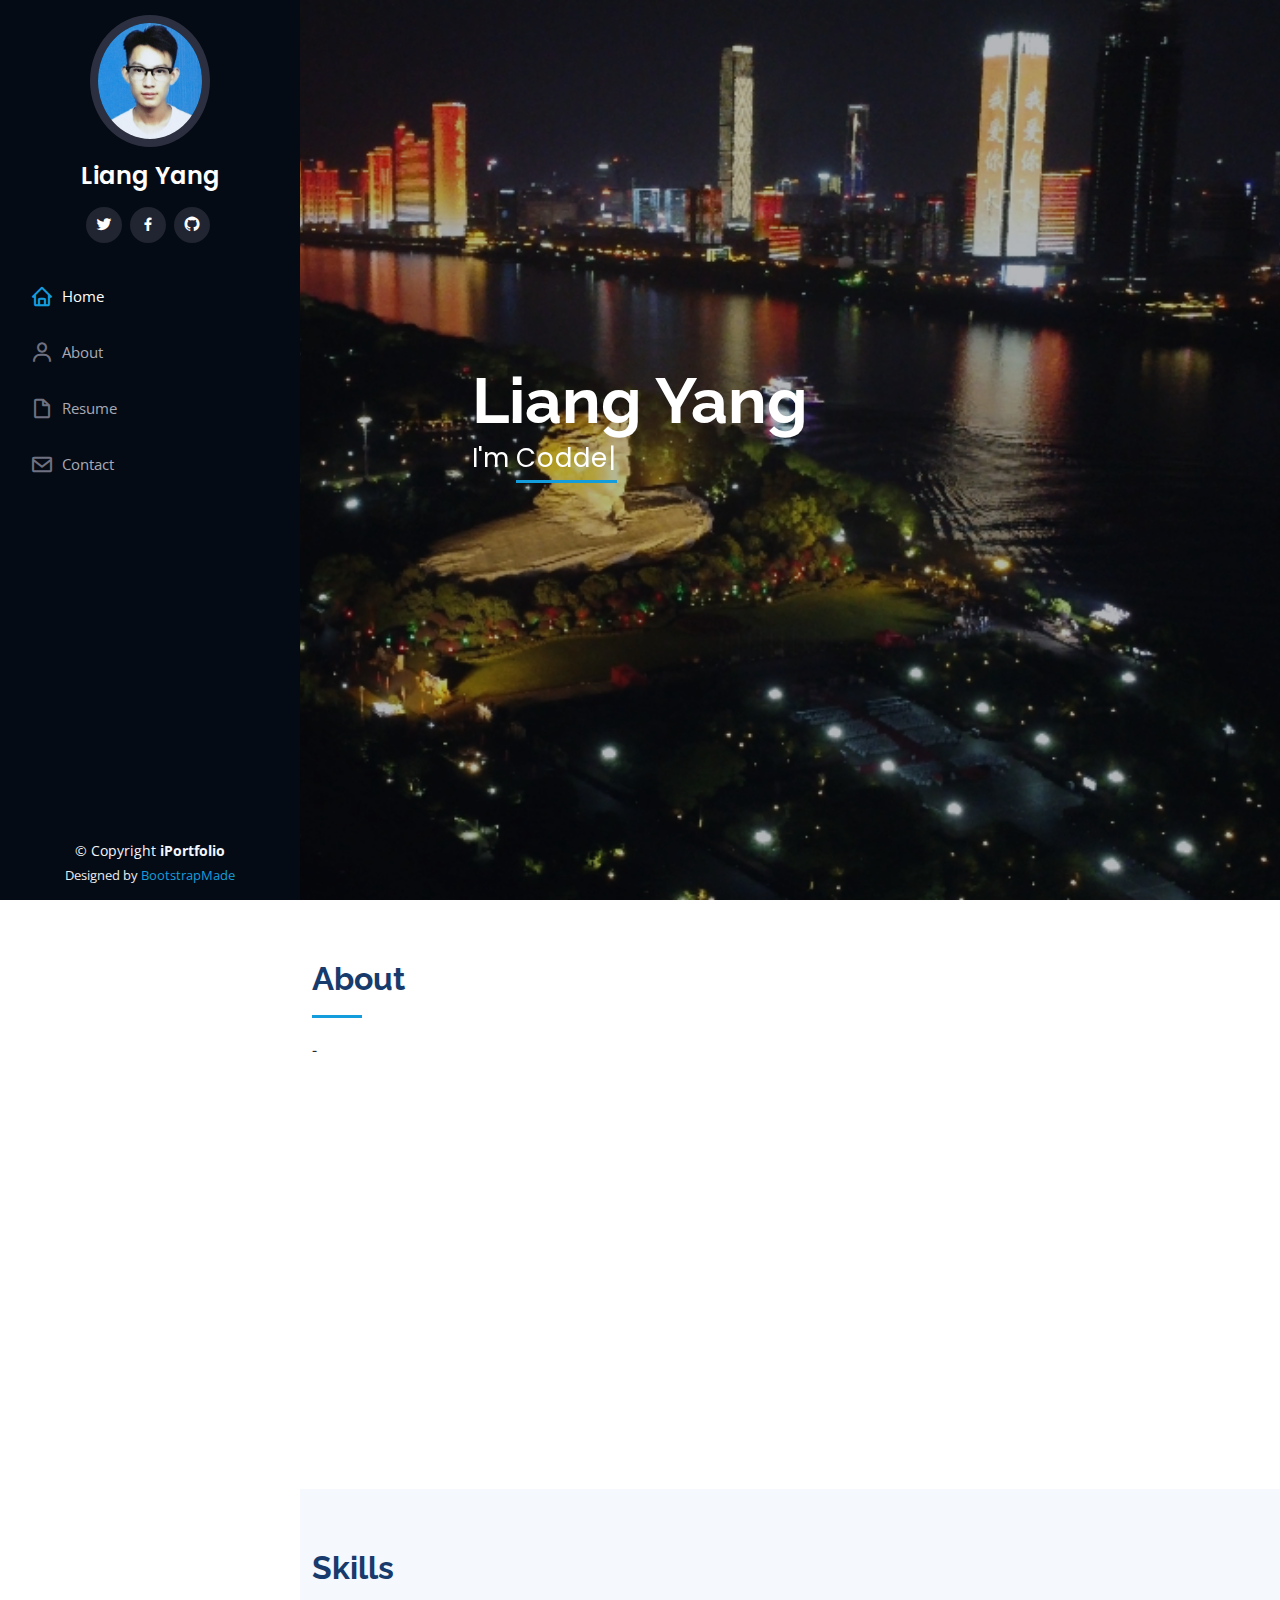
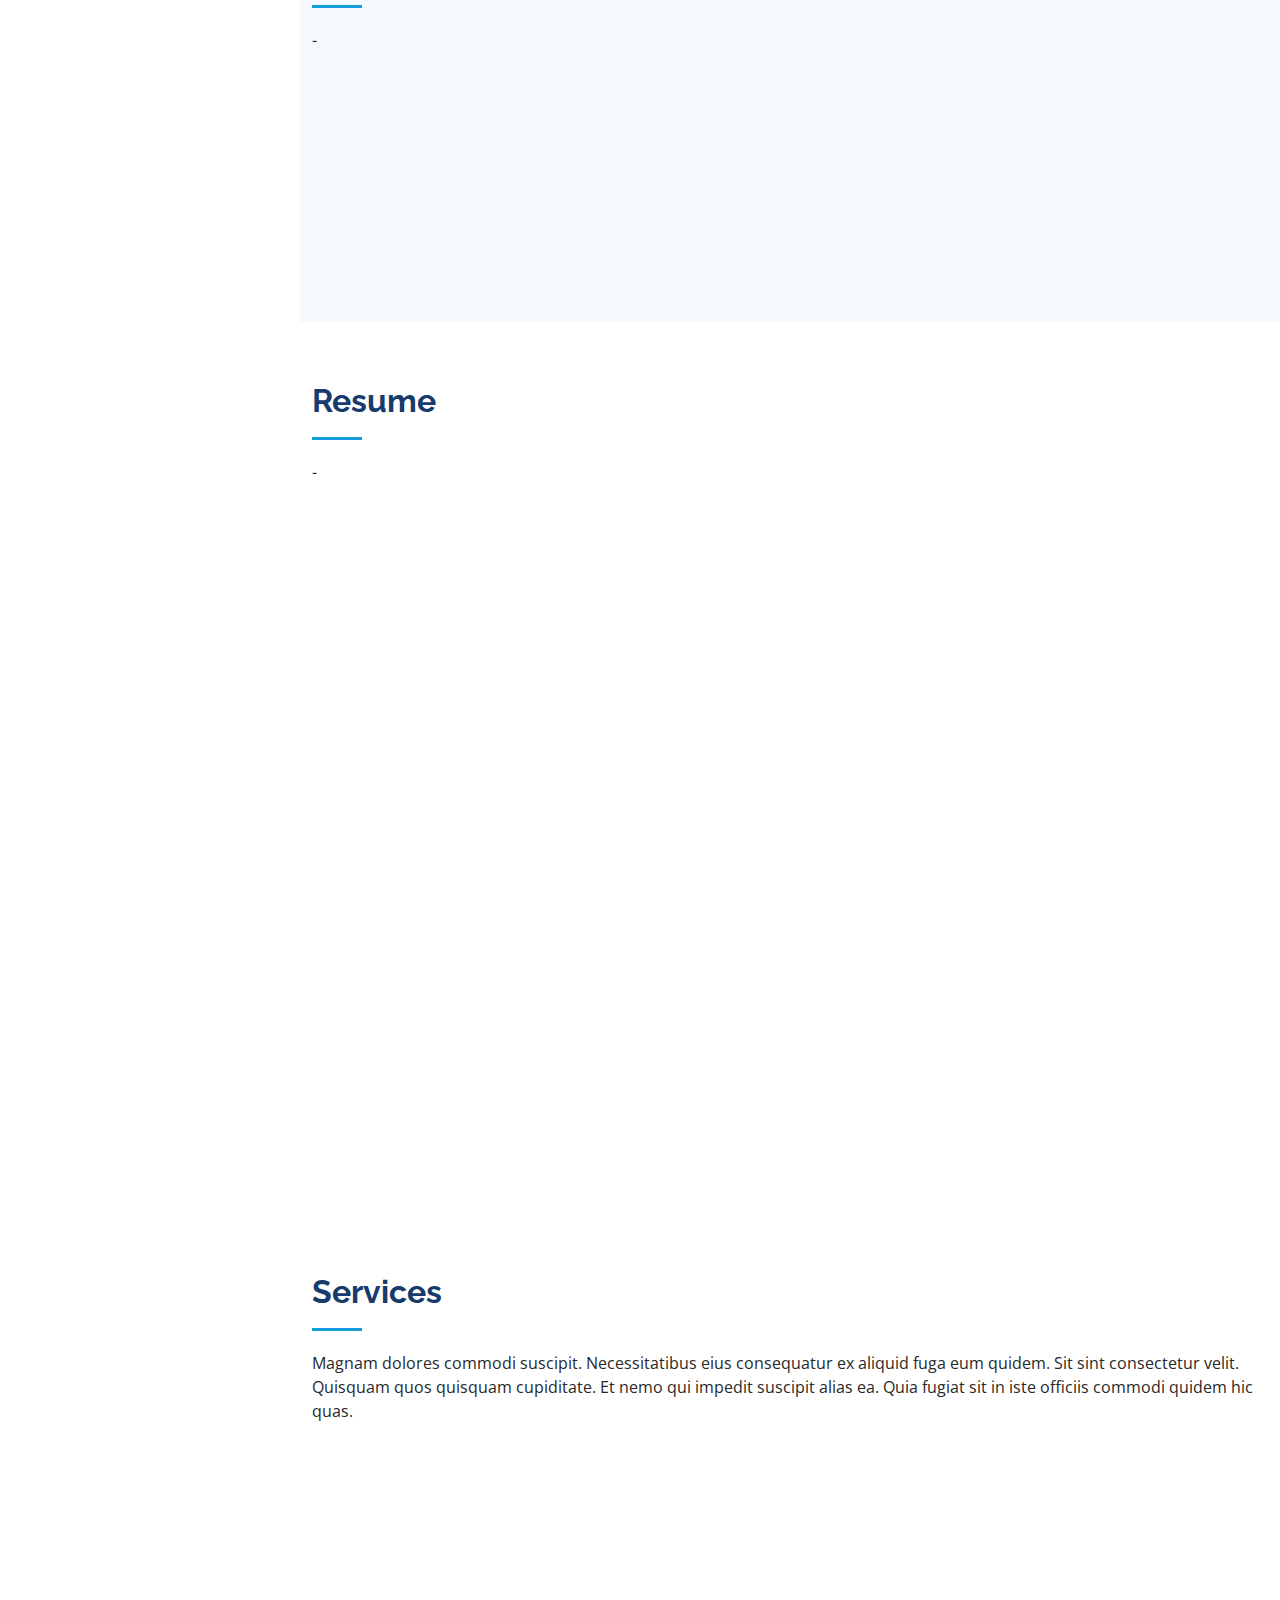
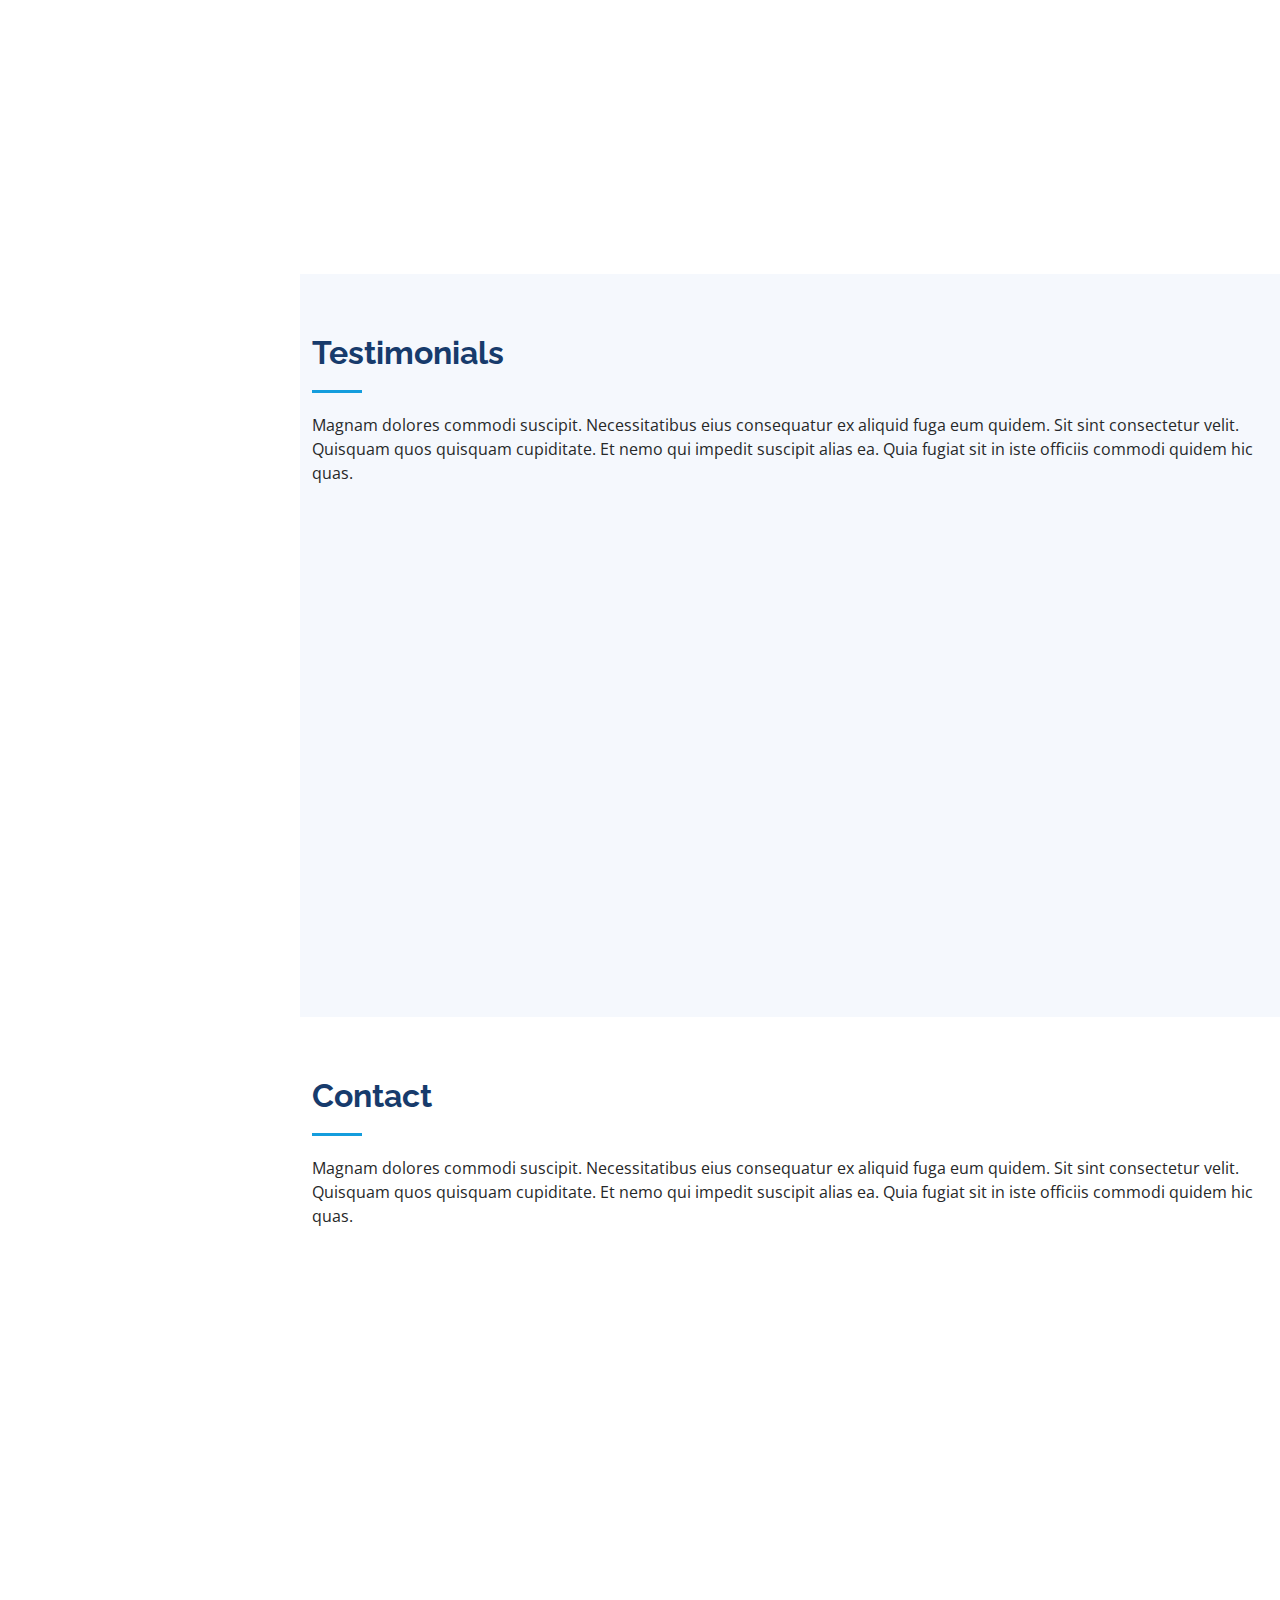
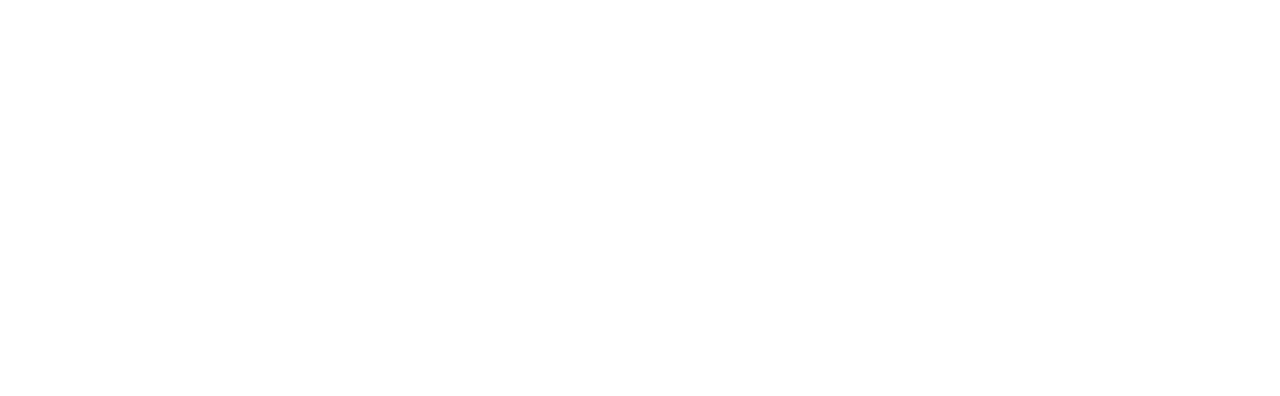
==== commit 33b23220: "添加GitHub主页" ====
--- a/index.html
+++ b/index.html
@@ -5,7 +5,7 @@
   <meta charset="utf-8">
   <meta content="width=device-width, initial-scale=1.0" name="viewport">
 
-  <title>iPortfolio Bootstrap Template - Index</title>
+  <title>Liang Yang's space</title>
   <meta content="" name="description">
   <meta content="" name="keywords">
 
@@ -50,9 +50,9 @@
         <div class="social-links mt-3 text-center">
           <a href="https://twitter.com/Husbandman_" class="twitter"><i class="bx bxl-twitter"></i></a>
           <a href="https://www.facebook.com/liang.yang.1217/" class="facebook"><i class="bx bxl-facebook"></i></a>
-          <a href="#" class="instagram"><i class="bx bxl-instagram"></i></a>
-          <a href="#" class="google-plus"><i class="bx bxl-skype"></i></a>
-          <a href="#" class="linkedin"><i class="bx bxl-linkedin"></i></a>
+<!--          <a href="#" class="instagram"><i class="bx bxl-instagram"></i></a>-->
+<!--          <a href="#" class="google-plus"><i class="bx bxl-skype"></i></a>-->
+          <a href="https://github.com/LiangYang666" class="github"><i class="bx bxl-github"></i></a>
         </div>
       </div>
 
